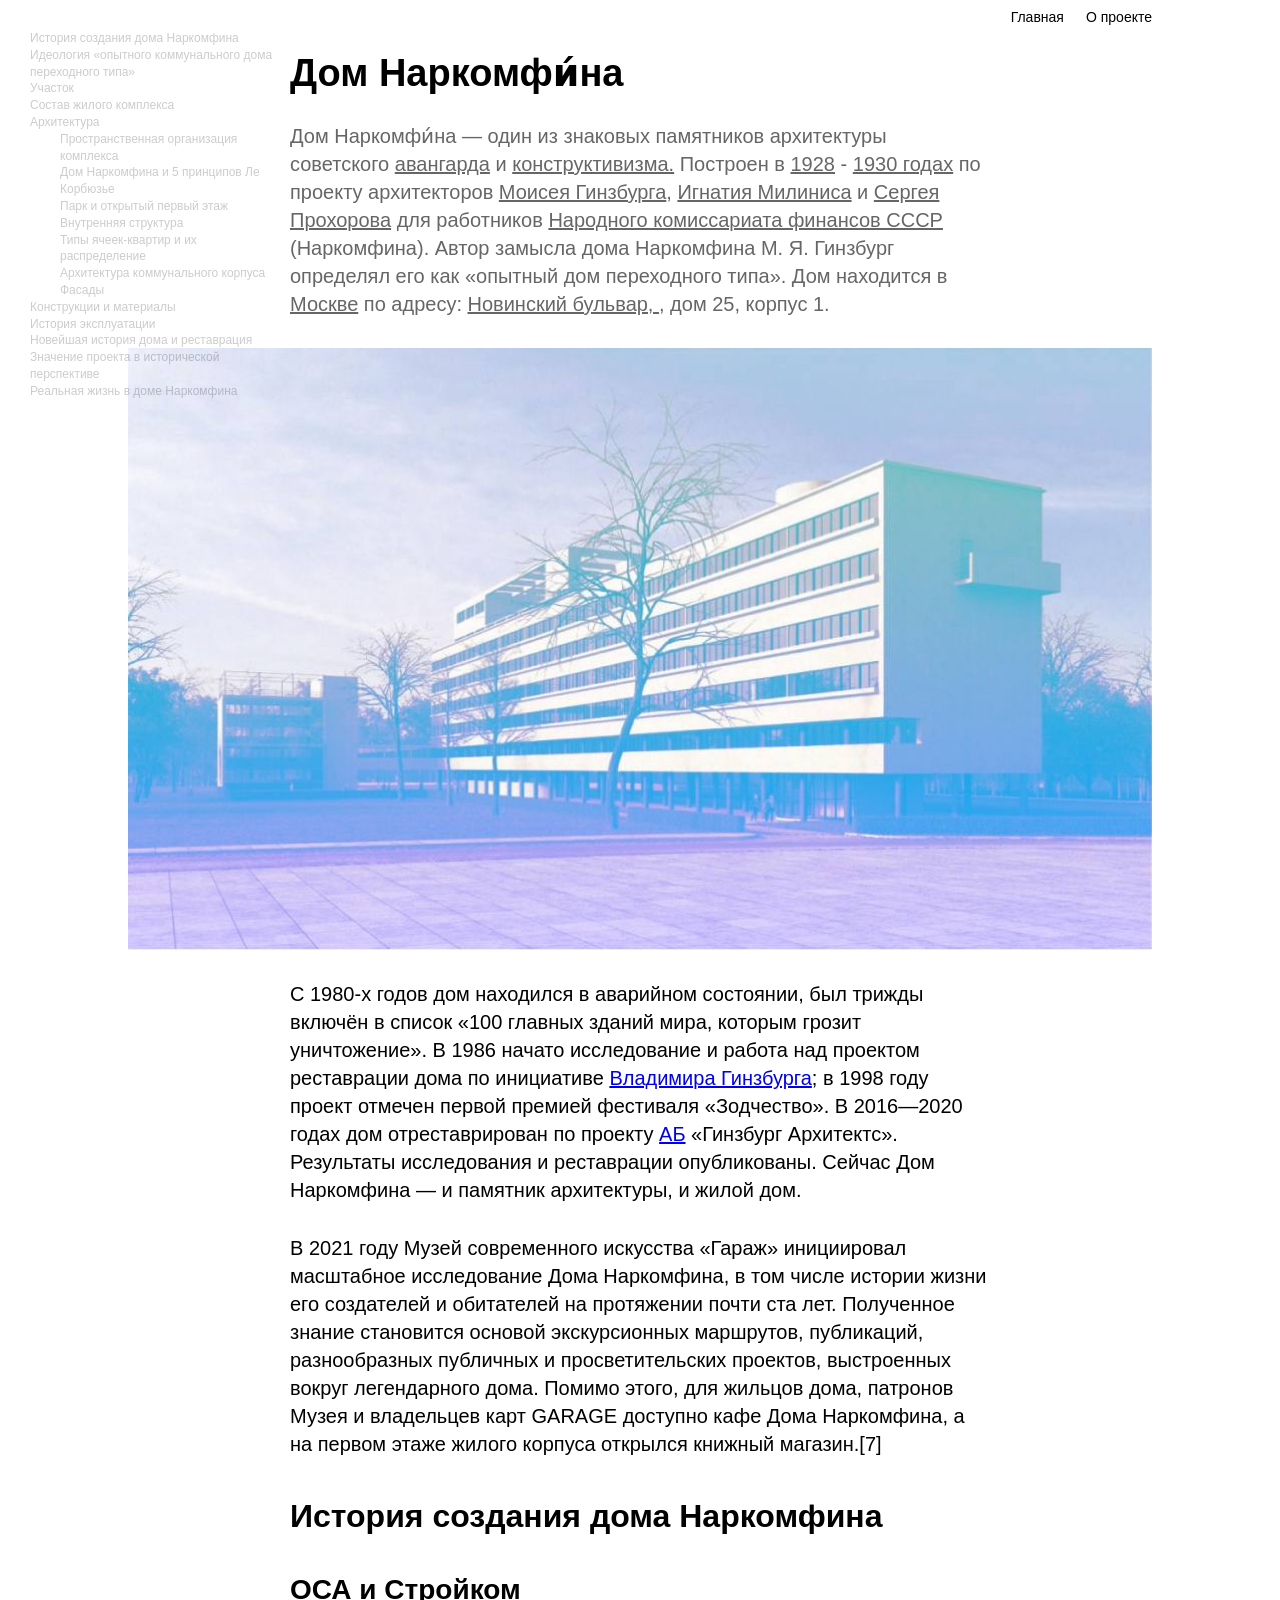
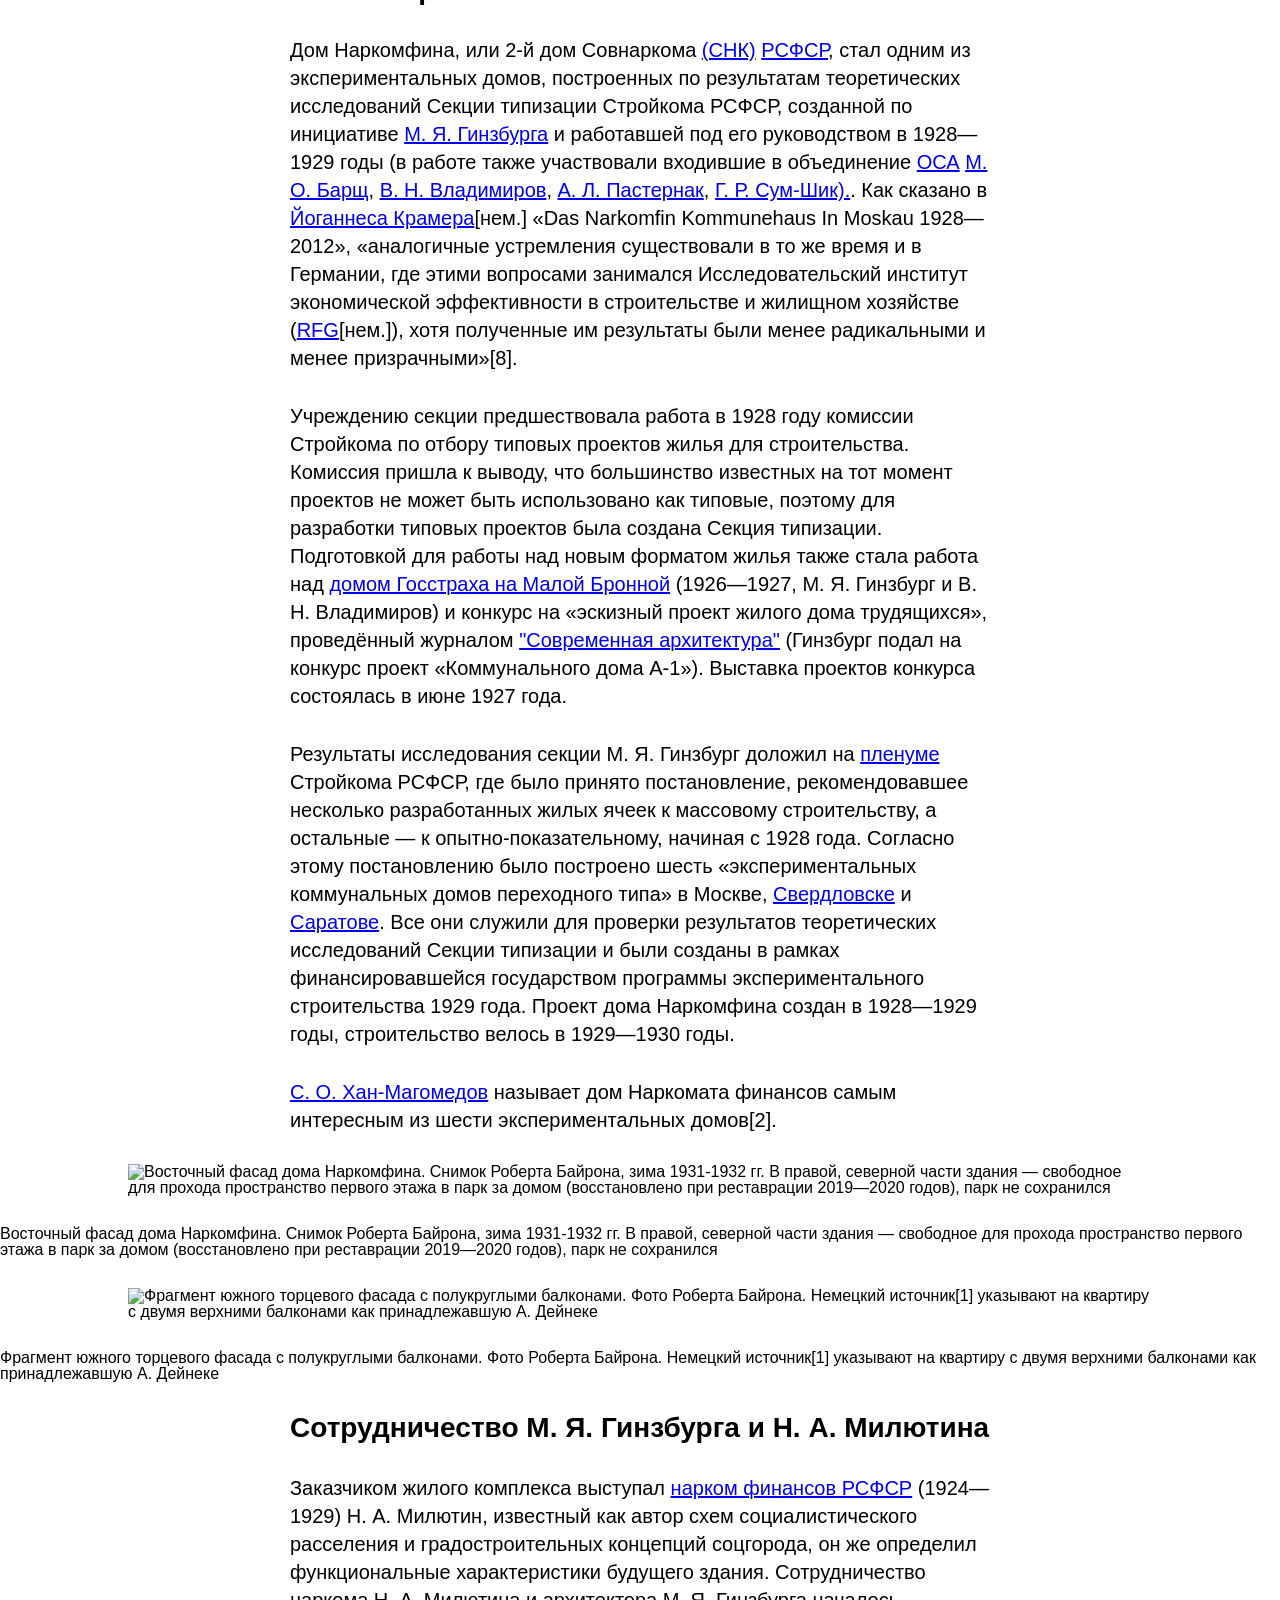
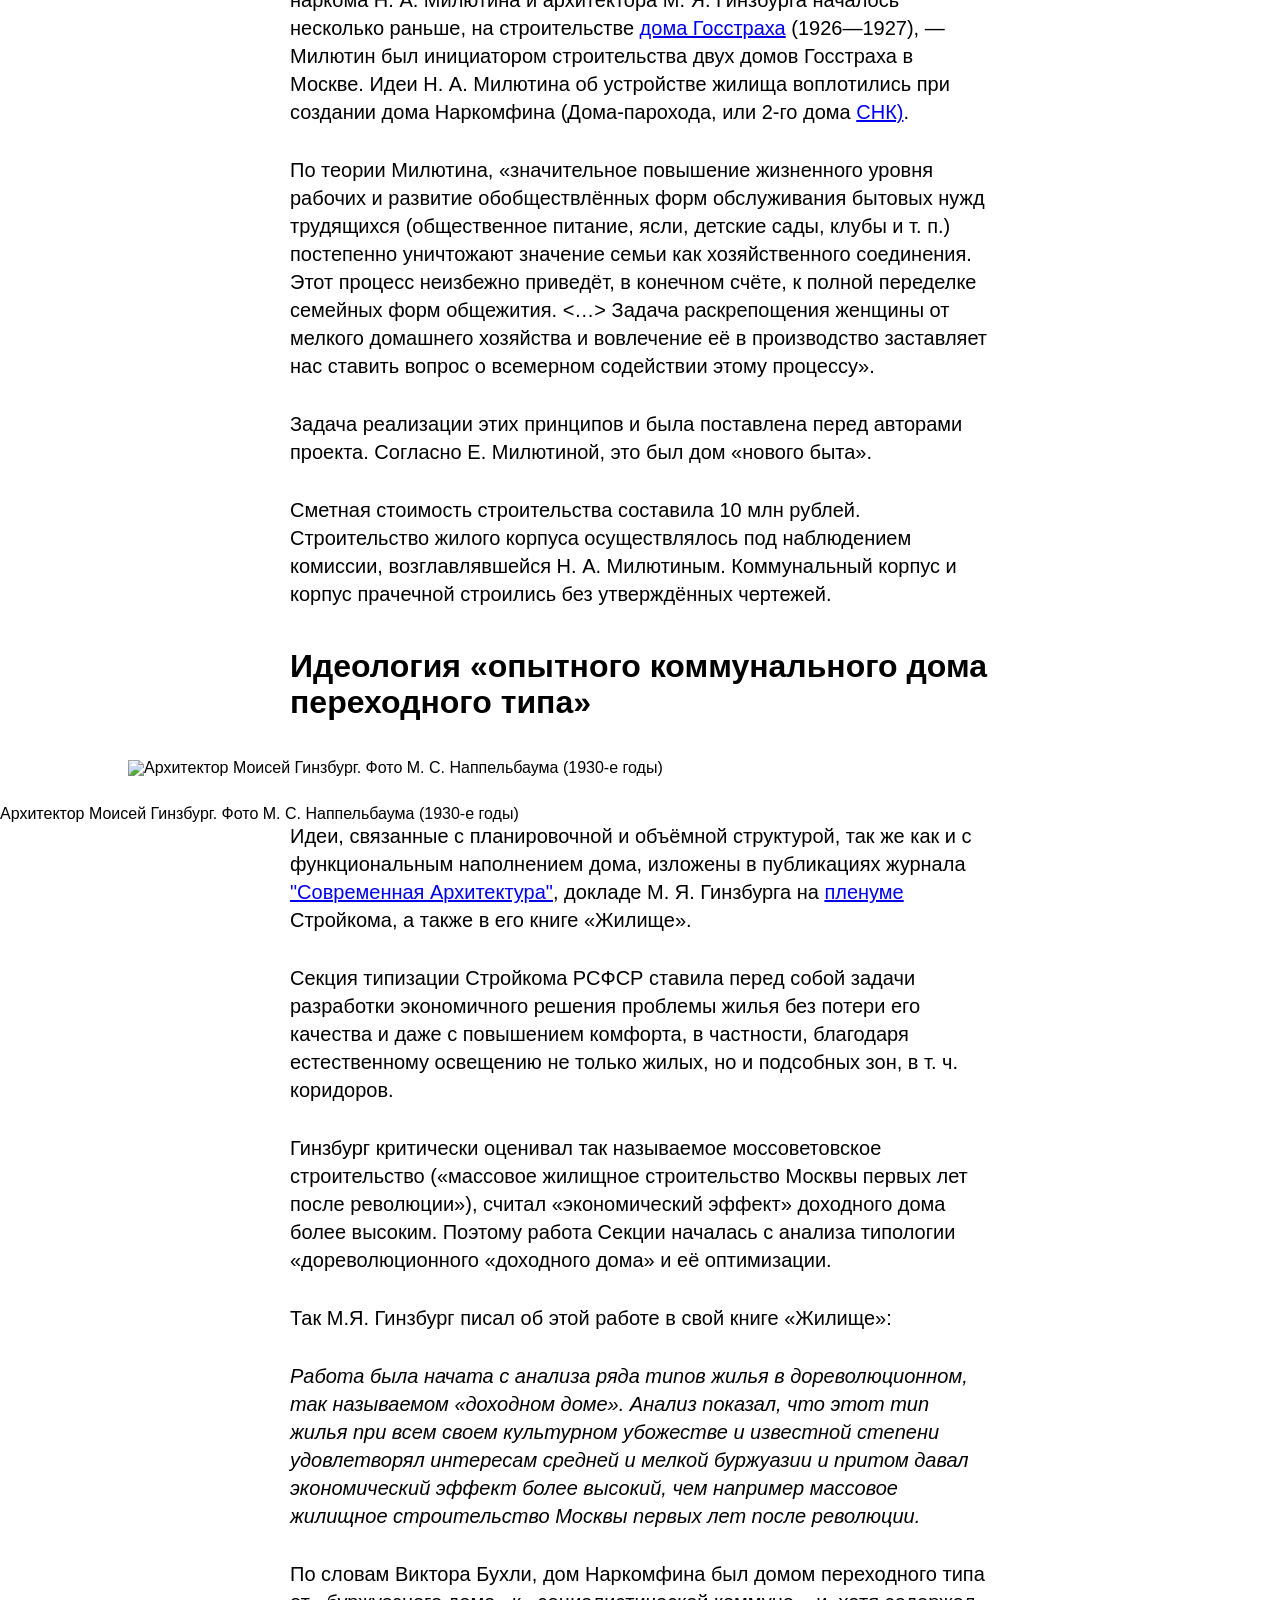
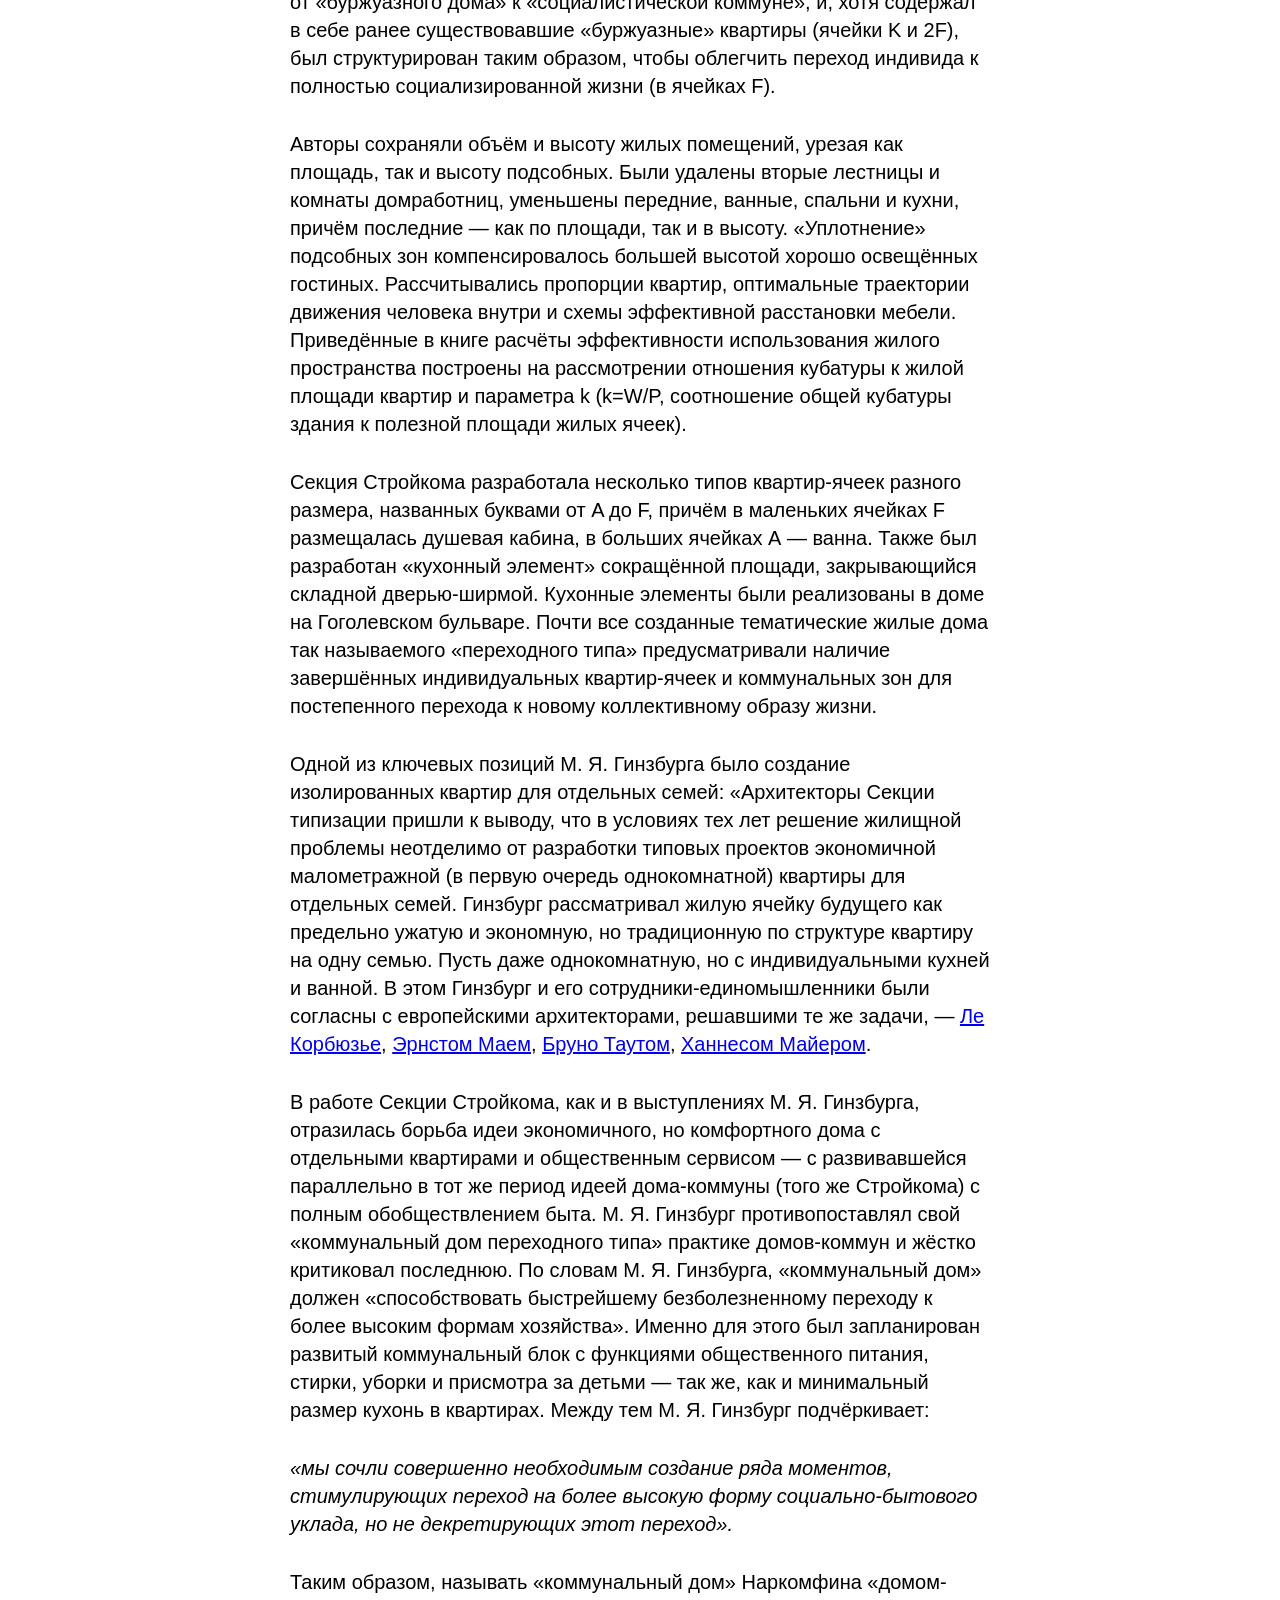
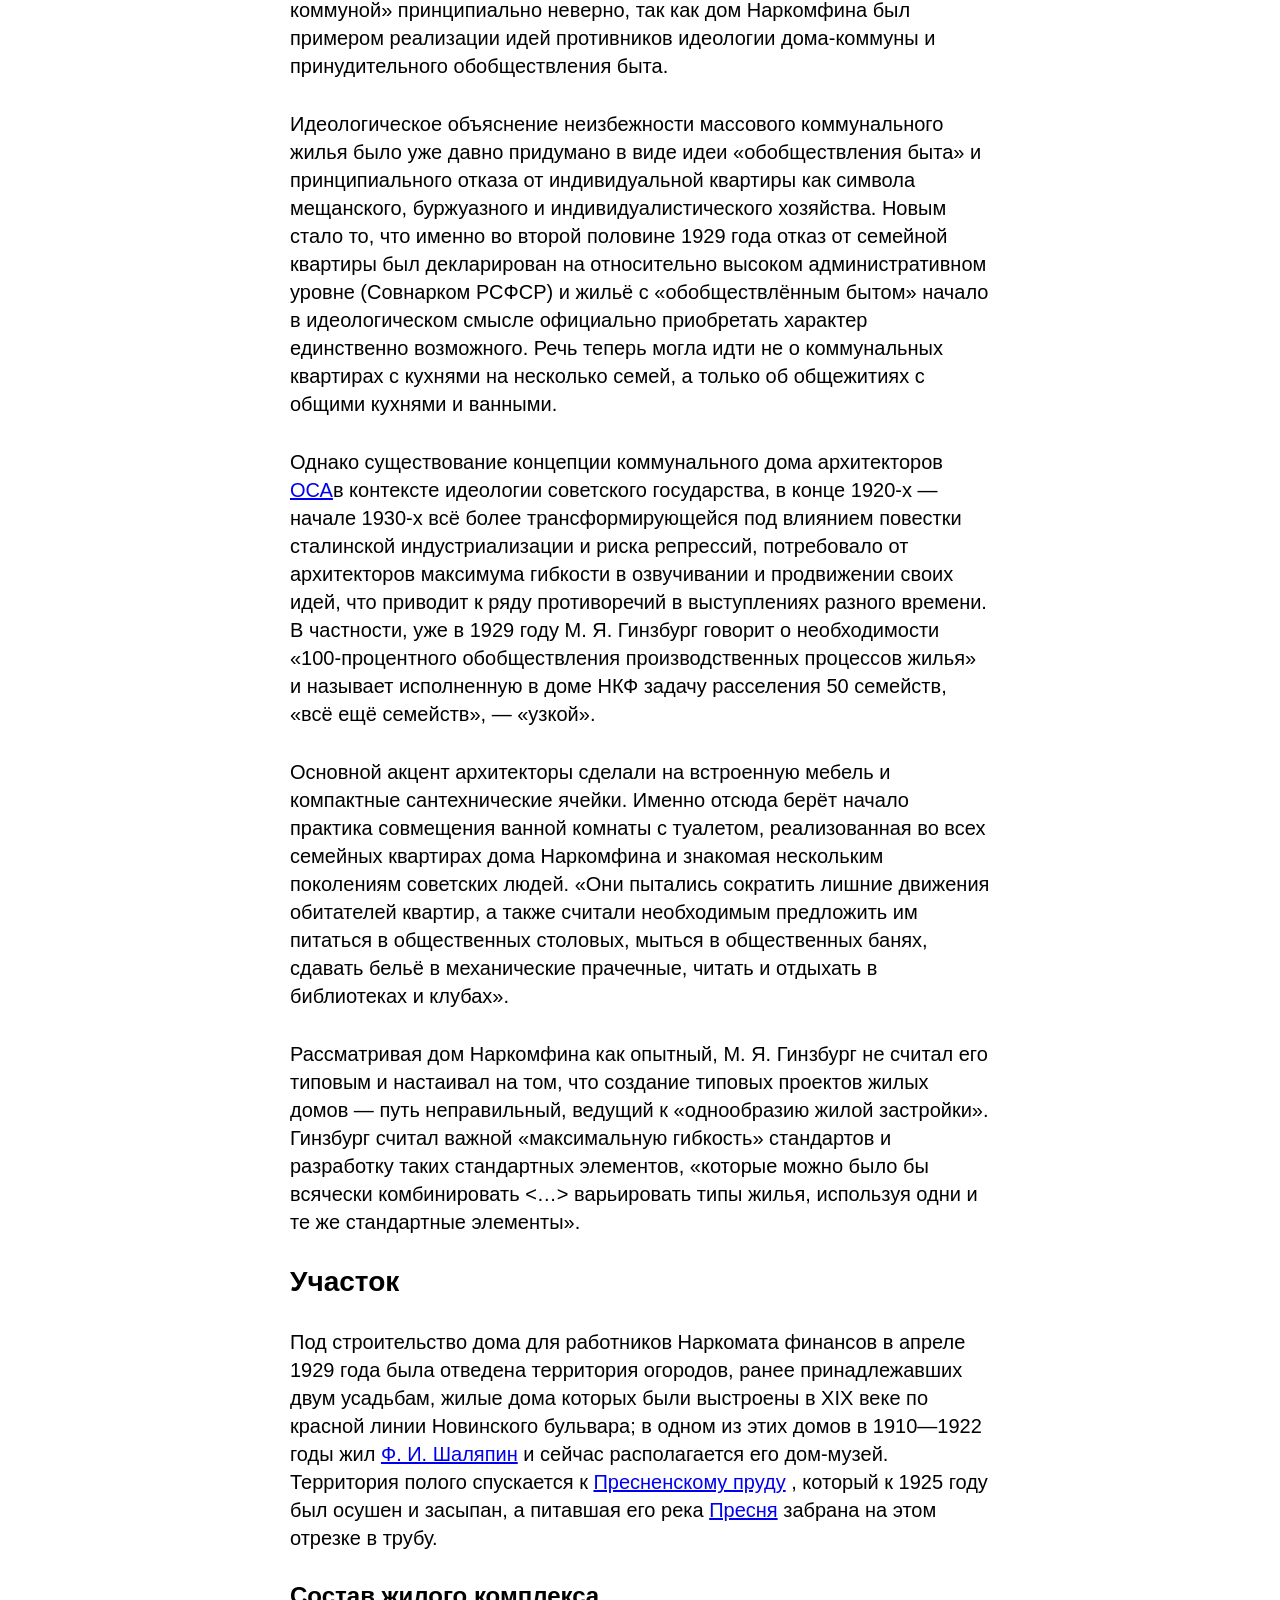
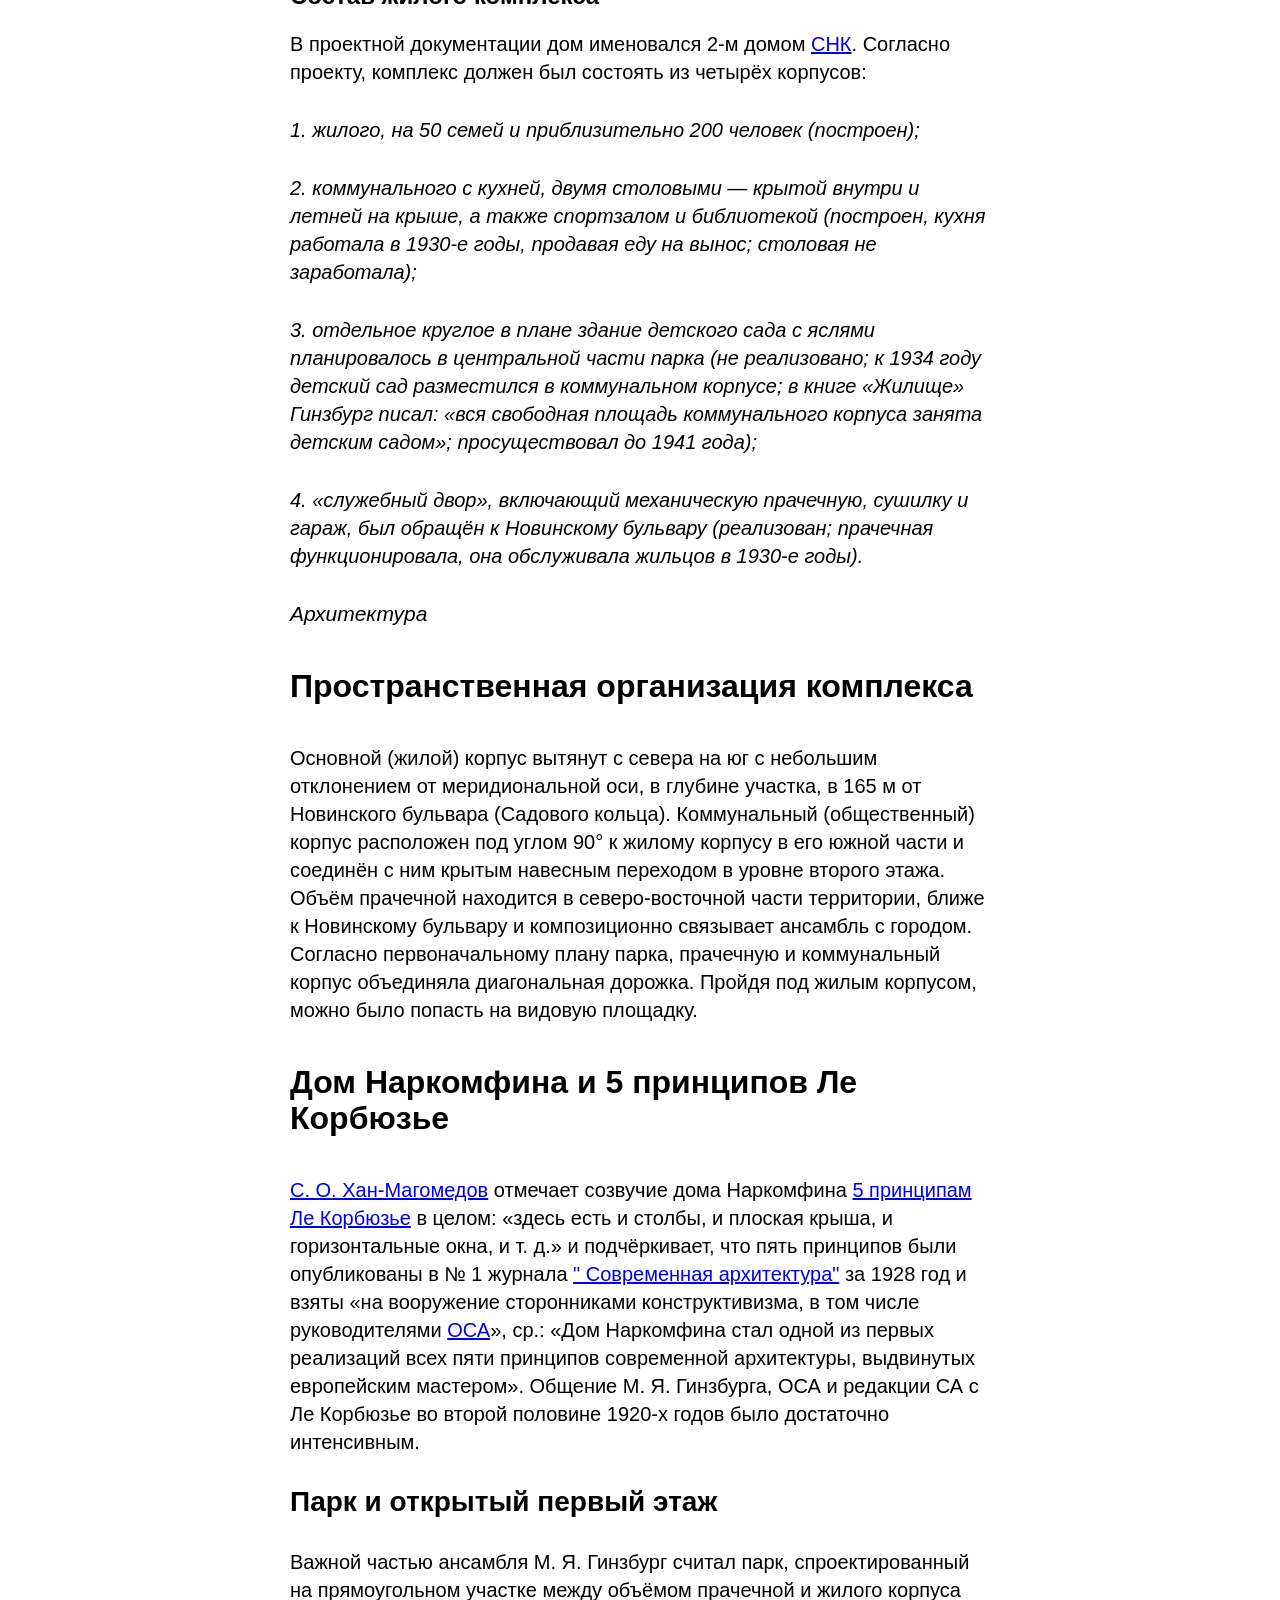
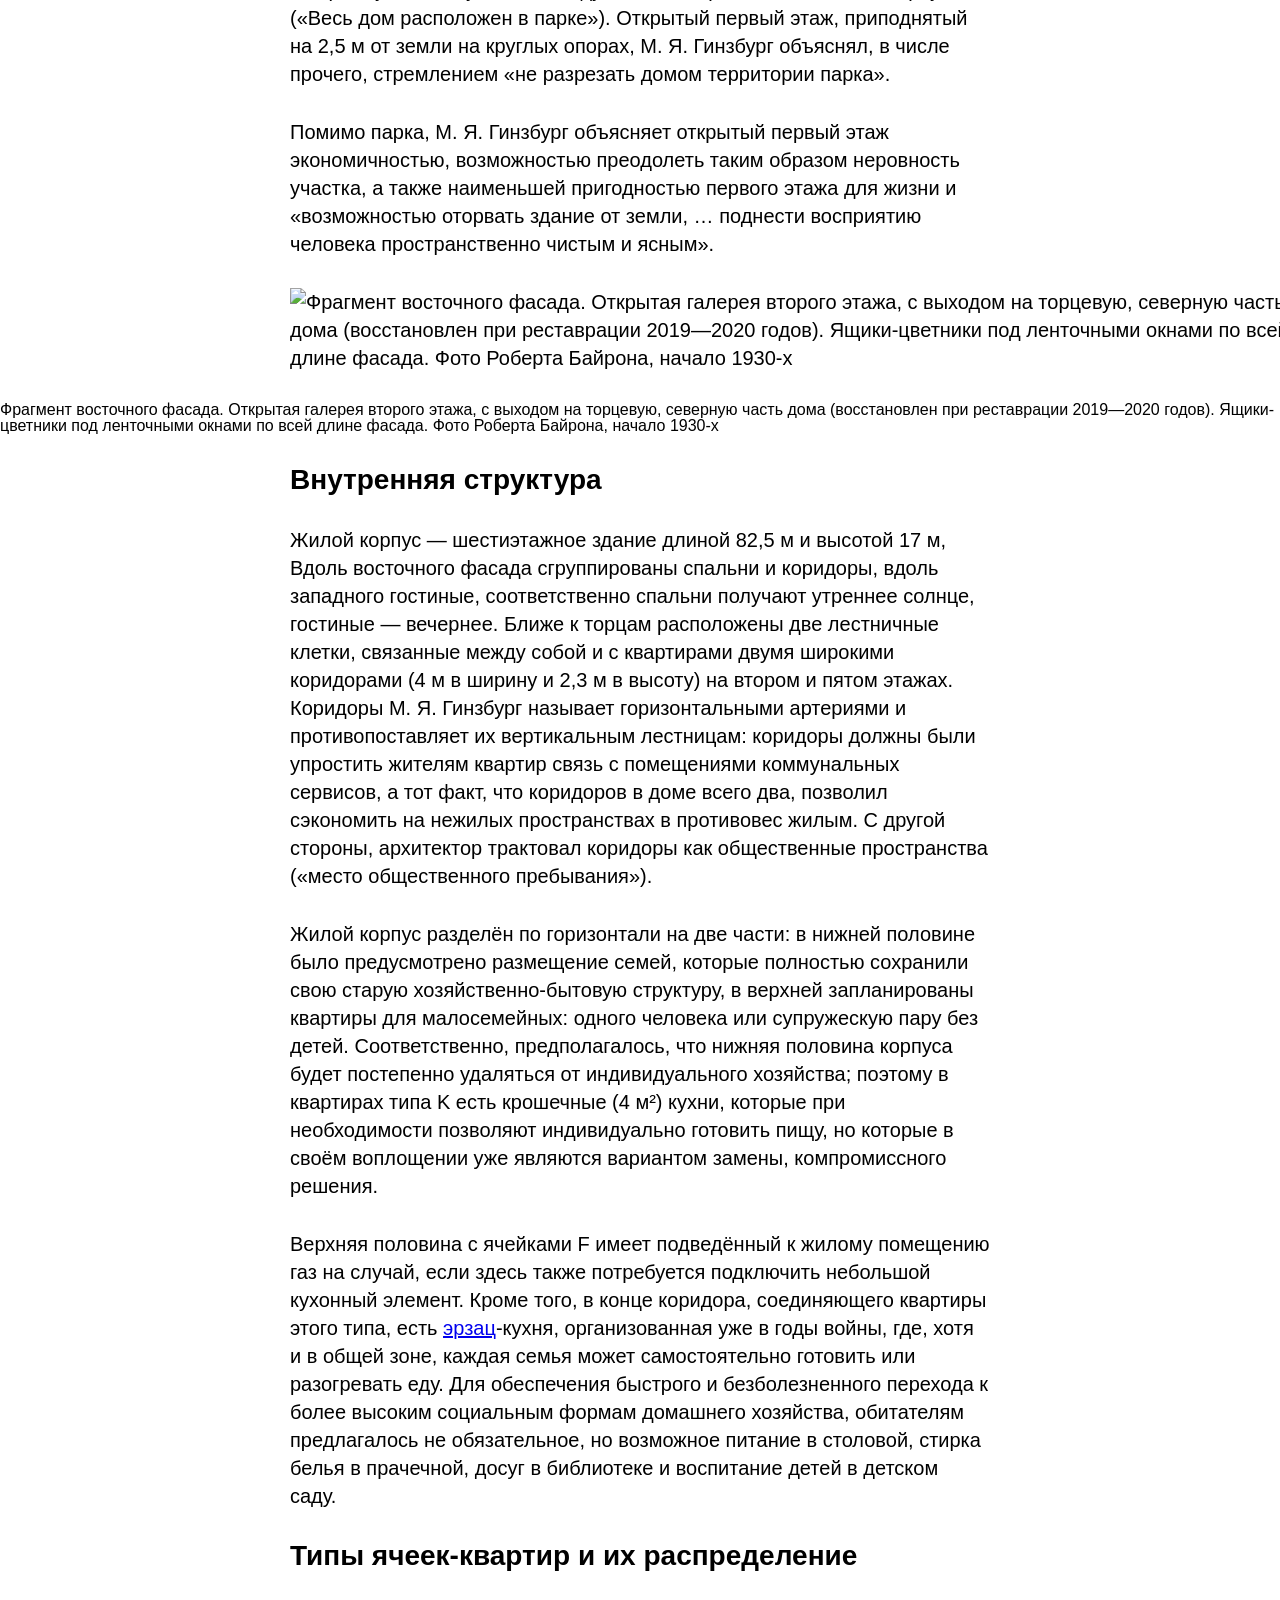
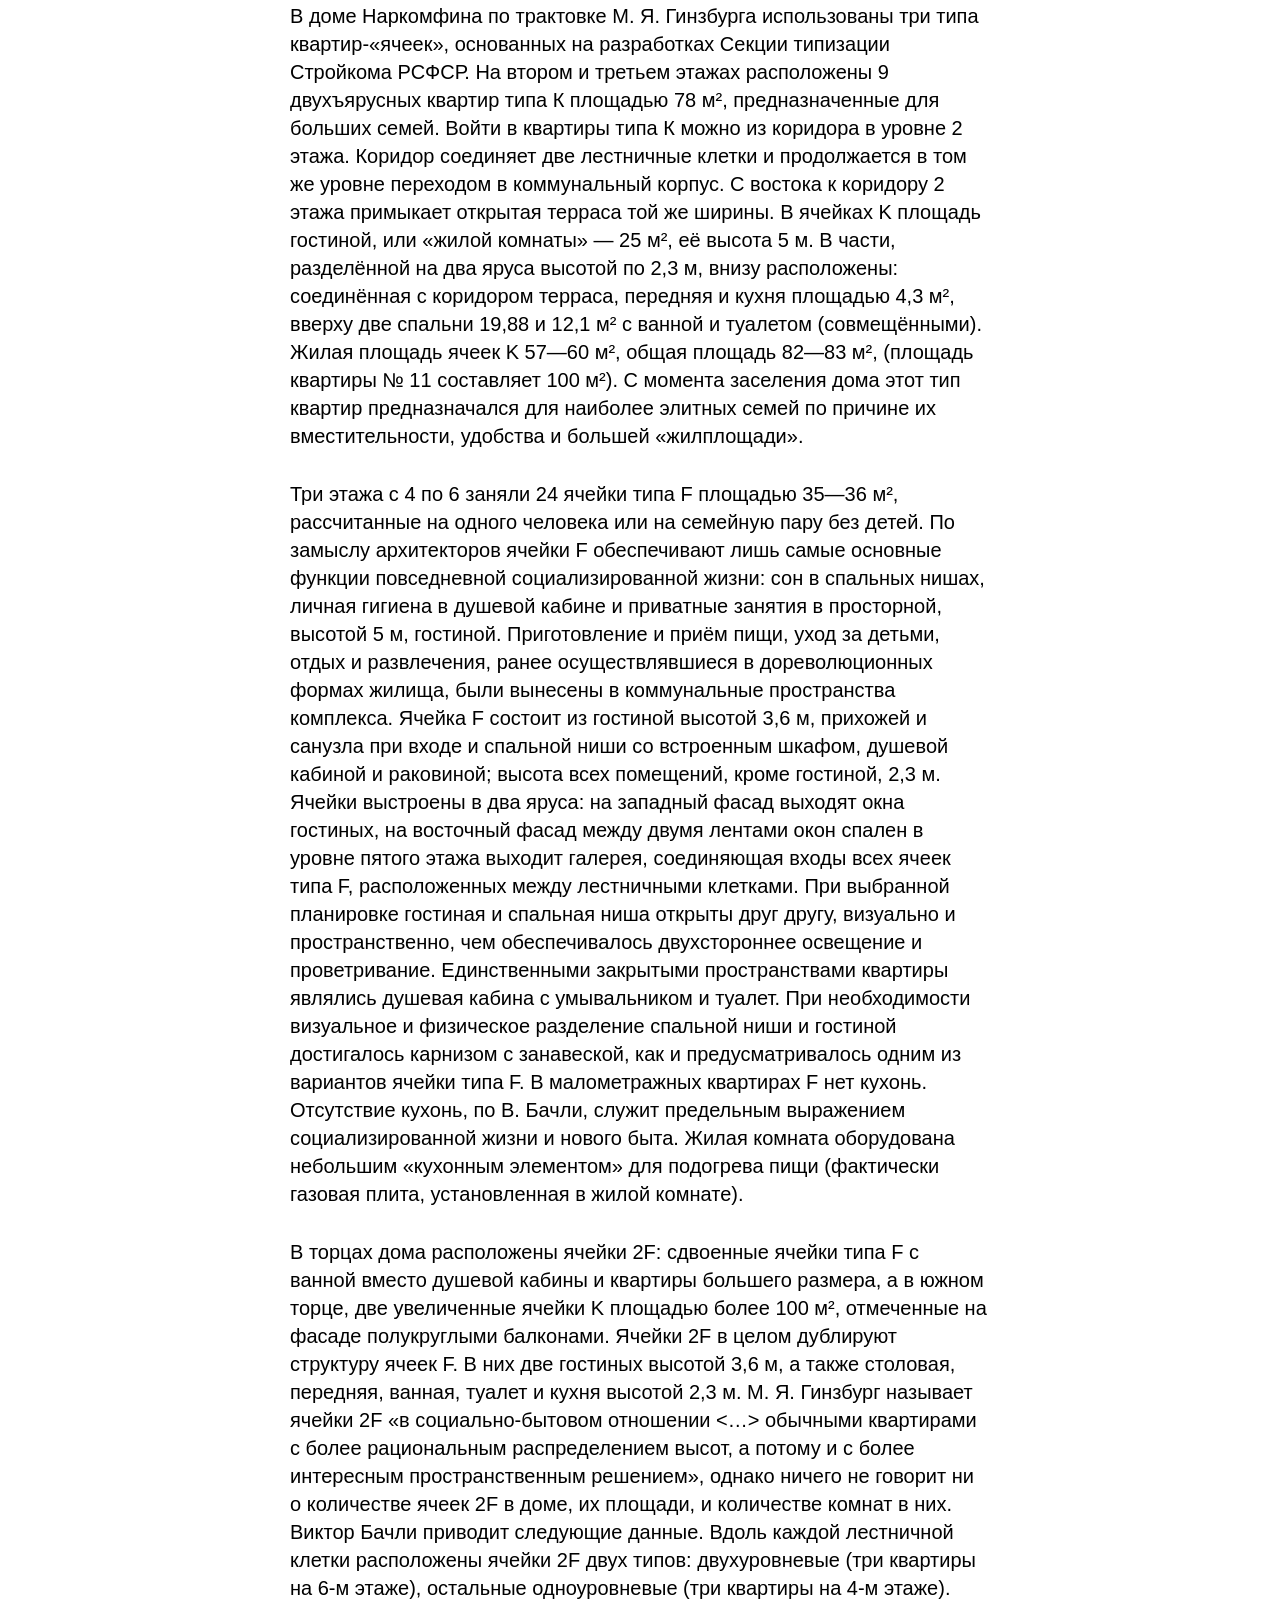
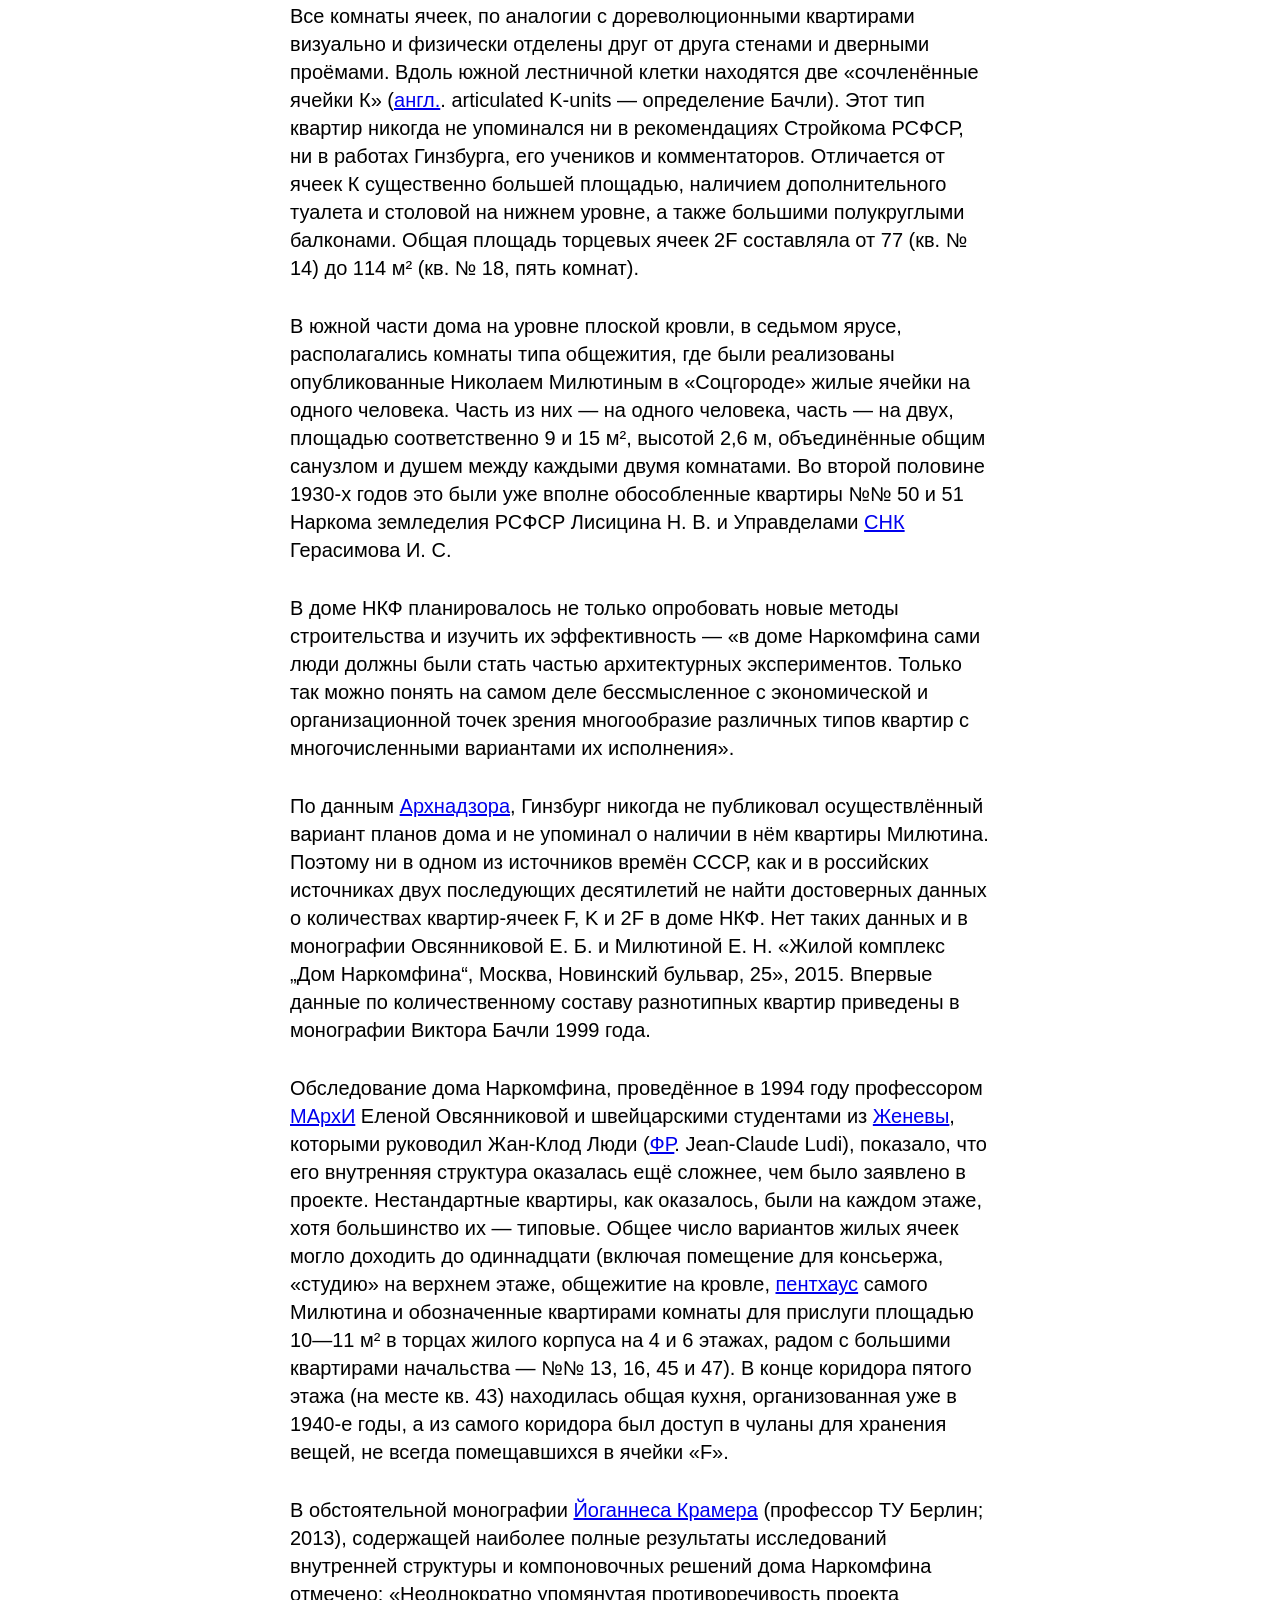
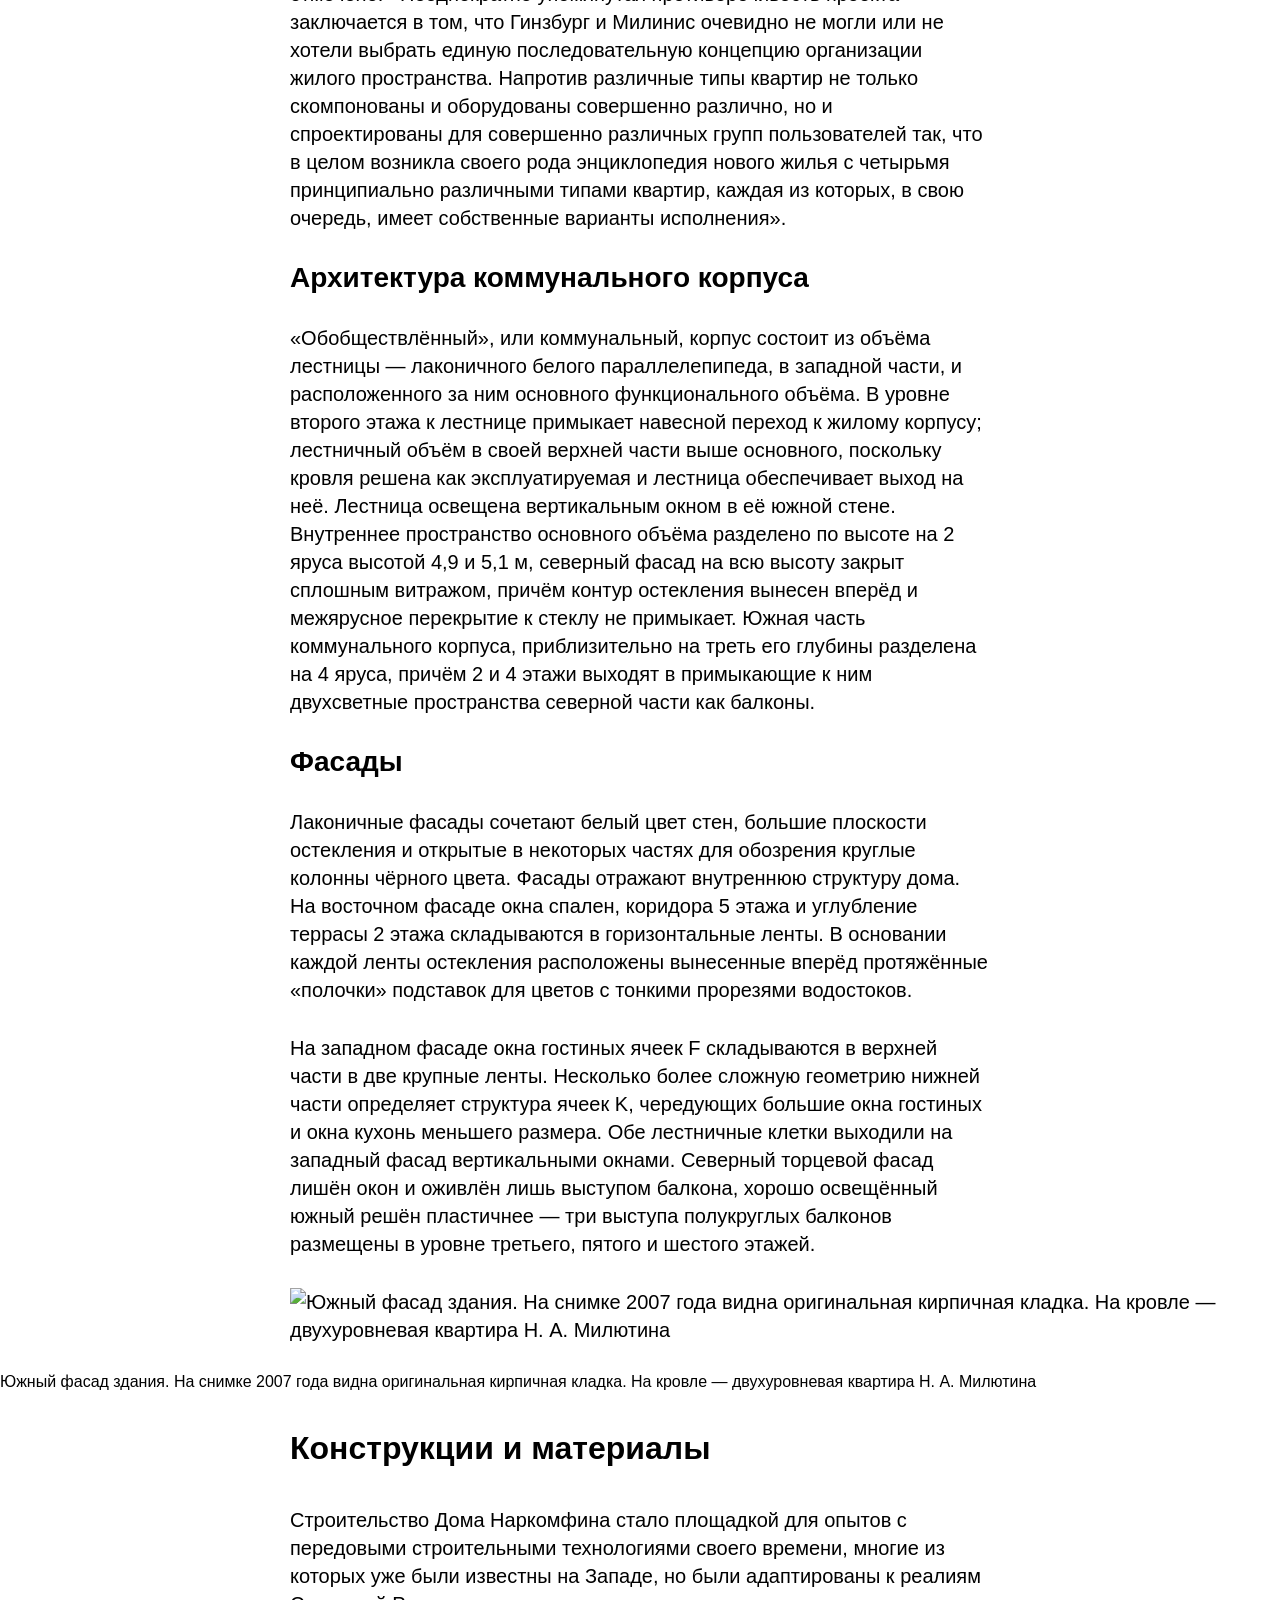
==== index.html @ d3713f92 "стилизация меню и структура первых трех экранов about" ====
<!doctype html>
<html lang="ru">
  <head>
    <meta charset="UTF-8" />
    <meta name="viewport" content="width=device-width, initial-scale=1.0" />
    <title>Дом Наркомфина</title>
    <link rel="stylesheet" href="stylesheets/style.css" />
  </head>
  <body>
    <nav class="menubar">
      <a href="index.html">Главная</a>
      <a href="about.html">О проекте</a>
    </nav>
    <nav class="sidebar">
      <ul>
        <li><a href="#1">История создания дома Наркомфина</a></li>
        <ul>
          <li></li>
          <li></li>
        </ul>
        <li>
          <a href="#2"
            >Идеология «опытного коммунального дома переходного типа»</a
          >
        </li>
        <li><a href="#3">Участок</a></li>
        <li><a href="#4">Состав жилого комплекса</a></li>
        <li><a href="#5">Архитектура</a></li>
        <ul>
          <li><a href="#5_1">Пространственная организация комплекса</a></li>
          <li><a href="#5_2">Дом Наркомфина и 5 принципов Ле Корбюзье</a></li>
          <li><a href="#5_3">Парк и открытый первый этаж</a></li>
          <li><a href="#5_4">Внутренняя структура</a></li>
          <li><a href="#5_5">Типы ячеек-квартир и их распределение</a></li>
          <li><a href="#5_6">Архитектура коммунального корпуса</a></li>
          <li><a href="#5_7">Фасады</a></li>
          <li></li>
        </ul>
        <li><a href="#6_1">Конструкции и материалы</a></li>

        <li><a href="#7">История эксплуатации</a></li>
        <li><a href="#8">Новейшая история дома и реставрация</a></li>
        <li><a href="#9">Значение проекта в исторической перспективе</a></li>
        <li><a href="#10">Реальная жизнь в доме Наркомфина</a></li>
      </ul>
    </nav>
    <p></p>
    <h1><b>Дом Наркомфи́на</b></h1>

    <p>
      Дом Наркомфи́на — один из знаковых памятников архитектуры советского
      <a href="https://ru.wikipedia.org/wiki/Авангард_(искусство)">авангарда</a>
      и
      <a href="https://ru.wikipedia.org/wiki/Конструктивизм_(искусство)"
        >конструктивизма.</a
      >
      Построен в <a href="https://ru.wikipedia.org/wiki/1928_год">1928</a> -
      <a href="https://ru.wikipedia.org/wiki/1930_год">1930 годах</a> по проекту
      архитекторов
      <a href="https://ru.wikipedia.org/wiki/Гинзбург,_Моисей_Яковлевич"
        >Моисея Гинзбурга</a
      >,
      <a href="https://ru.wikipedia.org/wiki/Милинис,_Игнатий_Францевич"
        >Игнатия Милиниса</a
      >
      и
      <a href="https://ru.wikipedia.org/wiki/Прохоров,_Сергей_Львович"
        >Сергея Прохорова</a
      >
      для работников
      <a href="https://ru.wikipedia.org/wiki/Народный_комиссариат_финансов_СССР"
        >Народного комиссариата финансов СССР</a
      >
      (Наркомфина). Автор замысла дома Наркомфина М. Я. Гинзбург определял его
      как «опытный дом переходного типа». Дом находится в
      <a href="https://ru.wikipedia.org/wiki/Москва">Москве</a> по адресу:
      <a href="https://ru.wikipedia.org/wiki/Новинский_бульвар">
        Новинский бульвар, </a
      >, дом 25, корпус 1.
    </p>
    <img src="images/2026-09-14 13.07.47.jpg" alt="" />
    <p>
      С 1980-х годов дом находился в аварийном состоянии, был трижды включён в
      список «100 главных зданий мира, которым грозит уничтожение». В 1986
      начато исследование и работа над проектом реставрации дома по инициативе
      <a href="https://ru.wikipedia.org/wiki/Гинзбург,_Владимир_Моисеевич"
        >Владимира Гинзбурга</a
      >; в 1998 году проект отмечен первой премией фестиваля «Зодчество». В
      2016—2020 годах дом отреставрирован по проекту
      <a href="https://ru.wikipedia.org/wiki/Архитектурное_бюро">АБ</a>
      «Гинзбург Архитектс». Результаты исследования и реставрации опубликованы.
      Сейчас Дом Наркомфина — и памятник архитектуры, и жилой дом.
    </p>
    <p>
      В 2021 году Музей современного искусства «Гараж» инициировал масштабное
      исследование Дома Наркомфина, в том числе истории жизни его создателей и
      обитателей на протяжении почти ста лет. Полученное знание становится
      основой экскурсионных маршрутов, публикаций, разнообразных публичных и
      просветительских проектов, выстроенных вокруг легендарного дома. Помимо
      этого, для жильцов дома, патронов Музея и владельцев карт GARAGE доступно
      кафе Дома Наркомфина, а на первом этаже жилого корпуса открылся книжный
      магазин.[7]
    </p>
    <h2 id="1">История создания дома Наркомфина</h2>
    <h3>ОСА и Стройком</h3>
    <p>
      Дом Наркомфина, или 2-й дом Совнаркома
      <a href="https://ru.wikipedia.org/wiki/Совет_народных_комиссаров"
        >(СНК)</a
      >
      <a
        href="https://ru.wikipedia.org/wiki/Российская_Советская_Федеративная_Социалистическая_Республика"
        >РСФСР</a
      >, стал одним из экспериментальных домов, построенных по результатам
      теоретических исследований Секции типизации Стройкома РСФСР, созданной по
      инициативе
      <a href="https://ru.wikipedia.org/wiki/Гинзбург,_Моисей_Яковлевич"
        >М. Я. Гинзбурга</a
      >
      и работавшей под его руководством в 1928—1929 годы (в работе также
      участвовали входившие в объединение
      <a href="https://ru.wikipedia.org/wiki/Общество_современных_архитекторов"
        >ОСА</a
      >
      <a href="https://ru.wikipedia.org/wiki/Барщ,_Михаил_Осипович">
        М. О. Барщ</a
      >,
      <a href="https://ru.wikipedia.org/wiki/Владимиров,_Вячеслав_Николаевич"
        >В. Н. Владимиров</a
      >,
      <a href="https://ru.wikipedia.org/wiki/Пастернак,_Александр_Леонидович"
        >А. Л. Пастернак</a
      >,
      <a
        href="https://ru.wikipedia.org/wiki/Сум-Шик,_Григорий_Романович?action=edit&redlink=1"
        >Г. Р. Сум-Шик).</a
      >. Как сказано в
      <a
        href="https://ru.wikipedia.org/wiki/Крамер,_Йоганнес?action=edit&redlink=1"
        >Йоганнеса Крамера</a
      >[нем.] «Das Narkomfin Kommunehaus In Moskau 1928—2012», «аналогичные
      устремления существовали в то же время и в Германии, где этими вопросами
      занимался Исследовательский институт экономической эффективности в
      строительстве и жилищном хозяйстве (<a
        href="https://ru.wikipedia.org/wiki/Рейхсское_исследовательское_общество_экономической_эффективности_в_строительстве_и_ЖКХ?action=edit&redlink=1"
        >RFG</a
      >[нем.]), хотя полученные им результаты были менее радикальными и менее
      призрачными»[8].
    </p>
    <p>
      Учреждению секции предшествовала работа в 1928 году комиссии Стройкома по
      отбору типовых проектов жилья для строительства. Комиссия пришла к выводу,
      что большинство известных на тот момент проектов не может быть
      использовано как типовые, поэтому для разработки типовых проектов была
      создана Секция типизации. Подготовкой для работы над новым форматом жилья
      также стала работа над
      <a
        href="https://ru.wikipedia.org/wiki/Жилой_дом_Госстраха_на_Малой_Бронной"
        >домом Госстраха на Малой Бронной</a
      >
      (1926—1927, М. Я. Гинзбург и В. Н. Владимиров) и конкурс на «эскизный
      проект жилого дома трудящихся», проведённый журналом
      <a href="https://ru.wikipedia.org/wiki/Современная_архитектура_(журнал)"
        >"Современная архитектура"</a
      >
      (Гинзбург подал на конкурс проект «Коммунального дома А-1»). Выставка
      проектов конкурса состоялась в июне 1927 года.
    </p>
    <p>
      Результаты исследования секции М. Я. Гинзбург доложил на
      <a href="https://ru.wikipedia.org/wiki/Пленарное_заседание">пленуме</a>
      Стройкома РСФСР, где было принято постановление, рекомендовавшее несколько
      разработанных жилых ячеек к массовому строительству, а остальные — к
      опытно-показательному, начиная с 1928 года. Согласно этому постановлению
      было построено шесть «экспериментальных коммунальных домов переходного
      типа» в Москве,
      <a href="https://ru.wikipedia.org/wiki/Екатеринбург">Свердловске</a> и
      <a href="https://ru.wikipedia.org/wiki/Саратов">Саратове</a>. Все они
      служили для проверки результатов теоретических исследований Секции
      типизации и были созданы в рамках финансировавшейся государством программы
      экспериментального строительства 1929 года. Проект дома Наркомфина создан
      в 1928—1929 годы, строительство велось в 1929—1930 годы.
    </p>
    <p>
      <a href="https://ru.wikipedia.org/wiki/Хан-Магомедов,_Селим_Омарович">
        С. О. Хан-Магомедов</a
      >
      называет дом Наркомата финансов самым интересным из шести
      экспериментальных домов[2].
    </p>
    <img
      src="https://thumb.wikimedia.org/wikipedia/commons/thumb/7/77/Narkmomfinfoto2.jpg/330px-Narkmomfinfoto2.jpg?utm_source=ru.wikipedia.org&utm_campaign=parser&utm_content=thumbnail"
      alt="Восточный фасад дома Наркомфина. Снимок Роберта Байрона, зима 1931-1932 гг. В правой, северной части здания — свободное для прохода пространство первого этажа в парк за домом (восстановлено при реставрации 2019—2020 годов), парк не сохранился"
    />
    <figcaption>
      Восточный фасад дома Наркомфина. Снимок Роберта Байрона, зима 1931-1932
      гг. В правой, северной части здания — свободное для прохода пространство
      первого этажа в парк за домом (восстановлено при реставрации 2019—2020
      годов), парк не сохранился
    </figcaption>
    <img
      src="https://thumb.wikimedia.org/wikipedia/commons/thumb/0/07/Narkonfin-apartments-moscow-russia-architects-ginsburg-m-milinis-i-1928-1929-photograph-photographer-robert-byron3.png/330px-Narkonfin-apartments-moscow-russia-architects-ginsburg-m-milinis-i-1928-1929-photograph-photographer-robert-byron3.png?utm_source=ru.wikipedia.org&utm_campaign=parser&utm_content=thumbnail"
      alt="Фрагмент южного торцевого фасада с полукруглыми балконами. Фото Роберта Байрона. Немецкий источник[1] указывают на квартиру с двумя верхними балконами как принадлежавшую А. Дейнеке"
    />
    <figcaption>
      Фрагмент южного торцевого фасада с полукруглыми балконами. Фото Роберта
      Байрона. Немецкий источник[1] указывают на квартиру с двумя верхними
      балконами как принадлежавшую А. Дейнеке
    </figcaption>
    <h3>Сотрудничество М. Я. Гинзбурга и Н. А. Милютина</h3>
    <p>
      Заказчиком жилого комплекса выступал
      <a
        href="https://ru.wikipedia.org/wiki/Народный_комиссариат_финансов_РСФСР"
        >нарком финансов РСФСР</a
      >
      (1924—1929) Н. А. Милютин, известный как автор схем социалистического
      расселения и градостроительных концепций соцгорода, он же определил
      функциональные характеристики будущего здания. Сотрудничество наркома Н.
      А. Милютина и архитектора М. Я. Гинзбурга началось несколько раньше, на
      строительстве
      <a
        href="https://ru.wikipedia.org/wiki/Жилой_дом_Госстраха_на_Малой_Бронной"
      >
        дома Госстраха</a
      >
      (1926—1927), — Милютин был инициатором строительства двух домов Госстраха
      в Москве. Идеи Н. А. Милютина об устройстве жилища воплотились при
      создании дома Наркомфина (Дома-парохода, или 2-го дома
      <a href="https://ru.wikipedia.org/wiki/Совет_народных_комиссаров">СНК)</a
      >.
    </p>
    <p>
      По теории Милютина, «значительное повышение жизненного уровня рабочих и
      развитие обобществлённых форм обслуживания бытовых нужд трудящихся
      (общественное питание, ясли, детские сады, клубы и т. п.) постепенно
      уничтожают значение семьи как хозяйственного соединения. Этот процесс
      неизбежно приведёт, в конечном счёте, к полной переделке семейных форм
      общежития. <…> Задача раскрепощения женщины от мелкого домашнего хозяйства
      и вовлечение её в производство заставляет нас ставить вопрос о всемерном
      содействии этому процессу».
    </p>
    <p>
      Задача реализации этих принципов и была поставлена перед авторами проекта.
      Согласно Е. Милютиной, это был дом «нового быта».
    </p>
    <p>
      Сметная стоимость строительства составила 10 млн рублей. Строительство
      жилого корпуса осуществлялось под наблюдением комиссии, возглавлявшейся Н.
      А. Милютиным. Коммунальный корпус и корпус прачечной строились без
      утверждённых чертежей.
    </p>
    <h2 id="2">Идеология «опытного коммунального дома переходного типа»</h2>
    <img
      src="https://upload.wikimedia.org/wikipedia/commons/7/70/Moisei_Ginzburg.jpg?utm_source=ru.wikipedia.org&utm_campaign=parser&utm_content=thumbnail_unscaled"
      alt="Архитектор Моисей Гинзбург. Фото М. С. Наппельбаума (1930-е годы)"
    />
    <figcaption>
      Архитектор Моисей Гинзбург. Фото М. С. Наппельбаума (1930-е годы)
    </figcaption>
    <p>
      Идеи, связанные с планировочной и объёмной структурой, так же как и с
      функциональным наполнением дома, изложены в публикациях журнала
      <a href="https://ru.wikipedia.org/wiki/Современная_архитектура_(журнал)"
        >"Современная Архитектура"</a
      >, докладе М. Я. Гинзбурга на
      <a href="https://ru.wikipedia.org/wiki/Пленарное_заседание">пленуме</a>
      Стройкома, а также в его книге «Жилище».
    </p>
    <p>
      Секция типизации Стройкома РСФСР ставила перед собой задачи разработки
      экономичного решения проблемы жилья без потери его качества и даже с
      повышением комфорта, в частности, благодаря естественному освещению не
      только жилых, но и подсобных зон, в т. ч. коридоров.
    </p>
    <p>
      Гинзбург критически оценивал так называемое моссоветовское строительство
      («массовое жилищное строительство Москвы первых лет после революции»),
      считал «экономический эффект» доходного дома более высоким. Поэтому работа
      Секции началась с анализа типологии «дореволюционного «доходного дома» и
      её оптимизации.
    </p>
    <p>Так М.Я. Гинзбург писал об этой работе в свой книге «Жилище»:</p>
    <blockquote>
      Работа была начата с анализа ряда типов жилья в дореволюционном, так
      называемом «доходном доме». Анализ показал, что этот тип жилья при всем
      своем культурном убожестве и известной степени удовлетворял интересам
      средней и мелкой буржуазии и притом давал экономический эффект более
      высокий, чем например массовое жилищное строительство Москвы первых лет
      после революции.
    </blockquote>
    <p>
      По словам Виктора Бухли, дом Наркомфина был домом переходного типа от
      «буржуазного дома» к «социалистической коммуне», и, хотя содержал в себе
      ранее существовавшие «буржуазные» квартиры (ячейки K и 2F), был
      структурирован таким образом, чтобы облегчить переход индивида к полностью
      социализированной жизни (в ячейках F).
    </p>
    <p>
      Авторы сохраняли объём и высоту жилых помещений, урезая как площадь, так и
      высоту подсобных. Были удалены вторые лестницы и комнаты домработниц,
      уменьшены передние, ванные, спальни и кухни, причём последние — как по
      площади, так и в высоту. «Уплотнение» подсобных зон компенсировалось
      большей высотой хорошо освещённых гостиных. Рассчитывались пропорции
      квартир, оптимальные траектории движения человека внутри и схемы
      эффективной расстановки мебели. Приведённые в книге расчёты эффективности
      использования жилого пространства построены на рассмотрении отношения
      кубатуры к жилой площади квартир и параметра k (k=W/P, соотношение общей
      кубатуры здания к полезной площади жилых ячеек).
    </p>
    <p>
      Секция Стройкома разработала несколько типов квартир-ячеек разного
      размера, названных буквами от A до F, причём в маленьких ячейках F
      размещалась душевая кабина, в больших ячейках А — ванна. Также был
      разработан «кухонный элемент» сокращённой площади, закрывающийся складной
      дверью-ширмой. Кухонные элементы были реализованы в доме на Гоголевском
      бульваре. Почти все созданные тематические жилые дома так называемого
      «переходного типа» предусматривали наличие завершённых индивидуальных
      квартир-ячеек и коммунальных зон для постепенного перехода к новому
      коллективному образу жизни.
    </p>
    <p>
      Одной из ключевых позиций М. Я. Гинзбурга было создание изолированных
      квартир для отдельных семей: «Архитекторы Секции типизации пришли к
      выводу, что в условиях тех лет решение жилищной проблемы неотделимо от
      разработки типовых проектов экономичной малометражной (в первую очередь
      однокомнатной) квартиры для отдельных семей. Гинзбург рассматривал жилую
      ячейку будущего как предельно ужатую и экономную, но традиционную по
      структуре квартиру на одну семью. Пусть даже однокомнатную, но с
      индивидуальными кухней и ванной. В этом Гинзбург и его
      сотрудники-единомышленники были согласны с европейскими архитекторами,
      решавшими те же задачи, —
      <a href="https://ru.wikipedia.org/wiki/Ле_Корбюзье">Ле Корбюзье</a>,
      <a href="https://ru.wikipedia.org/wiki/Май,_Эрнст"> Эрнстом Маем</a>,
      <a href="https://ru.wikipedia.org/wiki/Таут,_Бруно"> Бруно Таутом</a>,
      <a href="https://ru.wikipedia.org/wiki/Майер,_Ханнес"> Ханнесом Майером</a
      >.
    </p>
    <p>
      В работе Секции Стройкома, как и в выступлениях М. Я. Гинзбурга,
      отразилась борьба идеи экономичного, но комфортного дома с отдельными
      квартирами и общественным сервисом — с развивавшейся параллельно в тот же
      период идеей дома-коммуны (того же Стройкома) с полным обобществлением
      быта. М. Я. Гинзбург противопоставлял свой «коммунальный дом переходного
      типа» практике домов-коммун и жёстко критиковал последнюю. По словам М. Я.
      Гинзбурга, «коммунальный дом» должен «способствовать быстрейшему
      безболезненному переходу к более высоким формам хозяйства». Именно для
      этого был запланирован развитый коммунальный блок с функциями
      общественного питания, стирки, уборки и присмотра за детьми — так же, как
      и минимальный размер кухонь в квартирах. Между тем М. Я. Гинзбург
      подчёркивает:
    </p>
    <blockquote>
      «мы сочли совершенно необходимым создание ряда моментов, стимулирующих
      переход на более высокую форму социально-бытового уклада, но не
      декретирующих этот переход».
    </blockquote>
    <p>
      Таким образом, называть «коммунальный дом» Наркомфина «домом-коммуной»
      принципиально неверно, так как дом Наркомфина был примером реализации идей
      противников идеологии дома-коммуны и принудительного обобществления быта.
    </p>
    <p>
      Идеологическое объяснение неизбежности массового коммунального жилья было
      уже давно придумано в виде идеи «обобществления быта» и принципиального
      отказа от индивидуальной квартиры как символа мещанского, буржуазного и
      индивидуалистического хозяйства. Новым стало то, что именно во второй
      половине 1929 года отказ от семейной квартиры был декларирован на
      относительно высоком административном уровне (Совнарком РСФСР) и жильё с
      «обобществлённым бытом» начало в идеологическом смысле официально
      приобретать характер единственно возможного. Речь теперь могла идти не о
      коммунальных квартирах с кухнями на несколько семей, а только об
      общежитиях с общими кухнями и ванными.
    </p>
    <p>
      Однако существование концепции коммунального дома архитекторов
      <a href="https://ru.wikipedia.org/wiki/Общество_современных_архитекторов"
        >ОСА</a
      >в контексте идеологии советского государства, в конце 1920-х — начале
      1930-х всё более трансформирующейся под влиянием повестки сталинской
      индустриализации и риска репрессий, потребовало от архитекторов максимума
      гибкости в озвучивании и продвижении своих идей, что приводит к ряду
      противоречий в выступлениях разного времени. В частности, уже в 1929 году
      М. Я. Гинзбург говорит о необходимости «100-процентного обобществления
      производственных процессов жилья» и называет исполненную в доме НКФ задачу
      расселения 50 семейств, «всё ещё семейств», — «узкой».
    </p>
    <p>
      Основной акцент архитекторы сделали на встроенную мебель и компактные
      сантехнические ячейки. Именно отсюда берёт начало практика совмещения
      ванной комнаты с туалетом, реализованная во всех семейных квартирах дома
      Наркомфина и знакомая нескольким поколениям советских людей. «Они пытались
      сократить лишние движения обитателей квартир, а также считали необходимым
      предложить им питаться в общественных столовых, мыться в общественных
      банях, сдавать бельё в механические прачечные, читать и отдыхать в
      библиотеках и клубах».
    </p>
    <p>
      Рассматривая дом Наркомфина как опытный, М. Я. Гинзбург не считал его
      типовым и настаивал на том, что создание типовых проектов жилых домов —
      путь неправильный, ведущий к «однообразию жилой застройки». Гинзбург
      считал важной «максимальную гибкость» стандартов и разработку таких
      стандартных элементов, «которые можно было бы всячески комбинировать <…>
      варьировать типы жилья, используя одни и те же стандартные элементы».
    </p>
    <h3 id="3">Участок</h3>
    <p>
      Под строительство дома для работников Наркомата финансов в апреле 1929
      года была отведена территория огородов, ранее принадлежавших двум
      усадьбам, жилые дома которых были выстроены в XIX веке по красной линии
      Новинского бульвара; в одном из этих домов в 1910—1922 годы жил
      <a href="https://ru.wikipedia.org/wiki/Шаляпин,_Фёдор_Иванович">
        Ф. И. Шаляпин</a
      >
      и сейчас располагается его дом-музей. Территория полого спускается к
      <a href="https://ru.wikipedia.org/wiki/Пресненские_пруды">
        Пресненскому пруду</a
      >
      , который к 1925 году был осушен и засыпан, а питавшая его река
      <a href="https://ru.wikipedia.org/wiki/Пресня_(река)">Пресня</a> забрана
      на этом отрезке в трубу.
    </p>
    <h4 id="4">Состав жилого комплекса</h4>
    <p>
      В проектной документации дом именовался 2-м домом
      <a href="https://ru.wikipedia.org/wiki/Совет_народных_комиссаров">СНК</a>.
      Согласно проекту, комплекс должен был состоять из четырёх корпусов:
    </p>
    <blockquote>
      1. жилого, на 50 семей и приблизительно 200 человек (построен);
    </blockquote>
    <blockquote>
      2. коммунального с кухней, двумя столовыми — крытой внутри и летней на
      крыше, а также спортзалом и библиотекой (построен, кухня работала в 1930-е
      годы, продавая еду на вынос; столовая не заработала);
    </blockquote>
    <blockquote>
      3. отдельное круглое в плане здание детского сада с яслями планировалось в
      центральной части парка (не реализовано; к 1934 году детский сад
      разместился в коммунальном корпусе; в книге «Жилище» Гинзбург писал: «вся
      свободная площадь коммунального корпуса занята детским садом»;
      просуществовал до 1941 года);
    </blockquote>
    <blockquote>
      4. «служебный двор», включающий механическую прачечную, сушилку и гараж,
      был обращён к Новинскому бульвару (реализован; прачечная функционировала,
      она обслуживала жильцов в 1930-е годы).
    </blockquote>
    <h5 id="5">Архитектура</h5>
    <h2 id="5_1">Пространственная организация комплекса</h2>
    <p>
      Основной (жилой) корпус вытянут с севера на юг с небольшим отклонением от
      меридиональной оси, в глубине участка, в 165 м от Новинского бульвара
      (Садового кольца). Коммунальный (общественный) корпус расположен под углом
      90° к жилому корпусу в его южной части и соединён с ним крытым навесным
      переходом в уровне второго этажа. Объём прачечной находится в
      северо-восточной части территории, ближе к Новинскому бульвару и
      композиционно связывает ансамбль с городом. Согласно первоначальному плану
      парка, прачечную и коммунальный корпус объединяла диагональная дорожка.
      Пройдя под жилым корпусом, можно было попасть на видовую площадку.
    </p>
    <h2 id="5_2">Дом Наркомфина и 5 принципов Ле Корбюзье</h2>
    <p>
      <a href="https://ru.wikipedia.org/wiki/Хан-Магомедов,_Селим_Омарович"
        >С. О. Хан-Магомедов</a
      >
      отмечает созвучие дома Наркомфина
      <a
        href="https://ru.wikipedia.org/wiki/Пять_отправных_точек_современной_архитектуры"
        >5 принципам Ле Корбюзье</a
      >
      в целом: «здесь есть и столбы, и плоская крыша, и горизонтальные окна, и
      т. д.» и подчёркивает, что пять принципов были опубликованы в № 1 журнала
      <a href="https://ru.wikipedia.org/wiki/Современная_архитектура_(журнал)"
        >" Современная архитектура"</a
      >
      за 1928 год и взяты «на вооружение сторонниками конструктивизма, в том
      числе руководителями
      <a href="https://ru.wikipedia.org/wiki/Общество_современных_архитекторов"
        >ОСА</a
      >», ср.: «Дом Наркомфина стал одной из первых реализаций всех пяти
      принципов современной архитектуры, выдвинутых европейским мастером».
      Общение М. Я. Гинзбурга, ОСА и редакции СА с Ле Корбюзье во второй
      половине 1920-х годов было достаточно интенсивным.
    </p>
    <h3 id="5_3">Парк и открытый первый этаж</h3>
    <p>
      Важной частью ансамбля М. Я. Гинзбург считал парк, спроектированный на
      прямоугольном участке между объёмом прачечной и жилого корпуса («Весь дом
      расположен в парке»). Открытый первый этаж, приподнятый на 2,5 м от земли
      на круглых опорах, М. Я. Гинзбург объяснял, в числе прочего, стремлением
      «не разрезать домом территории парка».
    </p>
    <p>
      Помимо парка, М. Я. Гинзбург объясняет открытый первый этаж
      экономичностью, возможностью преодолеть таким образом неровность участка,
      а также наименьшей пригодностью первого этажа для жизни и «возможностью
      оторвать здание от земли, … поднести восприятию человека пространственно
      чистым и ясным».
      <img
        src="https://thumb.wikimedia.org/wikipedia/commons/thumb/d/d6/Robert_Byron_1930s_Narkomfin_building_%28Architect_M._Ginzburg%29.png/960px-Robert_Byron_1930s_Narkomfin_building_%28Architect_M._Ginzburg%29.png?utm_source=ru.wikipedia.org&utm_campaign=parser&utm_content=thumbnail"
        alt="Фрагмент восточного фасада. Открытая галерея второго этажа, с выходом на торцевую, северную часть дома (восстановлен при реставрации 2019—2020 годов). Ящики-цветники под ленточными окнами по всей длине фасада. Фото Роберта Байрона, начало 1930-х"
      />
      <figcaption>
        Фрагмент восточного фасада. Открытая галерея второго этажа, с выходом на
        торцевую, северную часть дома (восстановлен при реставрации 2019—2020
        годов). Ящики-цветники под ленточными окнами по всей длине фасада. Фото
        Роберта Байрона, начало 1930-х
      </figcaption>
    </p>
    <h3>Внутренняя структура</h3>
    <p>
      Жилой корпус — шестиэтажное здание длиной 82,5 м и высотой 17 м, Вдоль
      восточного фасада сгруппированы спальни и коридоры, вдоль западного
      гостиные, соответственно спальни получают утреннее солнце, гостиные —
      вечернее. Ближе к торцам расположены две лестничные клетки, связанные
      между собой и с квартирами двумя широкими коридорами (4 м в ширину и 2,3 м
      в высоту) на втором и пятом этажах. Коридоры М. Я. Гинзбург называет
      горизонтальными артериями и противопоставляет их вертикальным лестницам:
      коридоры должны были упростить жителям квартир связь с помещениями
      коммунальных сервисов, а тот факт, что коридоров в доме всего два,
      позволил сэкономить на нежилых пространствах в противовес жилым. С другой
      стороны, архитектор трактовал коридоры как общественные пространства
      («место общественного пребывания»).
    </p>
    <p>
      Жилой корпус разделён по горизонтали на две части: в нижней половине было
      предусмотрено размещение семей, которые полностью сохранили свою старую
      хозяйственно-бытовую структуру, в верхней запланированы квартиры для
      малосемейных: одного человека или супружескую пару без детей.
      Соответственно, предполагалось, что нижняя половина корпуса будет
      постепенно удаляться от индивидуального хозяйства; поэтому в квартирах
      типа K есть крошечные (4 м²) кухни, которые при необходимости позволяют
      индивидуально готовить пищу, но которые в своём воплощении уже являются
      вариантом замены, компромиссного решения.
    </p>
    <p>
      Верхняя половина с ячейками F имеет подведённый к жилому помещению газ на
      случай, если здесь также потребуется подключить небольшой кухонный
      элемент. Кроме того, в конце коридора, соединяющего квартиры этого типа,
      есть <a href="https://ru.wikipedia.org/wiki/Эрзац">эрзац</a>-кухня,
      организованная уже в годы войны, где, хотя и в общей зоне, каждая семья
      может самостоятельно готовить или разогревать еду. Для обеспечения
      быстрого и безболезненного перехода к более высоким социальным формам
      домашнего хозяйства, обитателям предлагалось не обязательное, но возможное
      питание в столовой, стирка белья в прачечной, досуг в библиотеке и
      воспитание детей в детском саду.
    </p>
    <h3>Типы ячеек-квартир и их распределение</h3>
    <p>
      В доме Наркомфина по трактовке М. Я. Гинзбурга использованы три типа
      квартир-«ячеек», основанных на разработках Секции типизации Стройкома
      РСФСР. На втором и третьем этажах расположены 9 двухъярусных квартир типа
      К площадью 78 м², предназначенные для больших семей. Войти в квартиры типа
      К можно из коридора в уровне 2 этажа. Коридор соединяет две лестничные
      клетки и продолжается в том же уровне переходом в коммунальный корпус. С
      востока к коридору 2 этажа примыкает открытая терраса той же ширины. В
      ячейках K площадь гостиной, или «жилой комнаты» — 25 м², её высота 5 м. В
      части, разделённой на два яруса высотой по 2,3 м, внизу расположены:
      соединённая с коридором терраса, передняя и кухня площадью 4,3 м², вверху
      две спальни 19,88 и 12,1 м² с ванной и туалетом (совмещёнными). Жилая
      площадь ячеек K 57—60 м², общая площадь 82—83 м², (площадь квартиры № 11
      составляет 100 м²). С момента заселения дома этот тип квартир
      предназначался для наиболее элитных семей по причине их вместительности,
      удобства и большей «жилплощади».
    </p>
    <p>
      Три этажа с 4 по 6 заняли 24 ячейки типа F площадью 35—36 м², рассчитанные
      на одного человека или на семейную пару без детей. По замыслу архитекторов
      ячейки F обеспечивают лишь самые основные функции повседневной
      социализированной жизни: сон в спальных нишах, личная гигиена в душевой
      кабине и приватные занятия в просторной, высотой 5 м, гостиной.
      Приготовление и приём пищи, уход за детьми, отдых и развлечения, ранее
      осуществлявшиеся в дореволюционных формах жилища, были вынесены в
      коммунальные пространства комплекса. Ячейка F состоит из гостиной высотой
      3,6 м, прихожей и санузла при входе и спальной ниши со встроенным шкафом,
      душевой кабиной и раковиной; высота всех помещений, кроме гостиной, 2,3 м.
      Ячейки выстроены в два яруса: на западный фасад выходят окна гостиных, на
      восточный фасад между двумя лентами окон спален в уровне пятого этажа
      выходит галерея, соединяющая входы всех ячеек типа F, расположенных между
      лестничными клетками. При выбранной планировке гостиная и спальная ниша
      открыты друг другу, визуально и пространственно, чем обеспечивалось
      двухстороннее освещение и проветривание. Единственными закрытыми
      пространствами квартиры являлись душевая кабина с умывальником и туалет.
      При необходимости визуальное и физическое разделение спальной ниши и
      гостиной достигалось карнизом с занавеской, как и предусматривалось одним
      из вариантов ячейки типа F. В малометражных квартирах F нет кухонь.
      Отсутствие кухонь, по В. Бачли, служит предельным выражением
      социализированной жизни и нового быта. Жилая комната оборудована небольшим
      «кухонным элементом» для подогрева пищи (фактически газовая плита,
      установленная в жилой комнате).
    </p>
    <p>
      В торцах дома расположены ячейки 2F: сдвоенные ячейки типа F с ванной
      вместо душевой кабины и квартиры большего размера, а в южном торце, две
      увеличенные ячейки K площадью более 100 м², отмеченные на фасаде
      полукруглыми балконами. Ячейки 2F в целом дублируют структуру ячеек F. В
      них две гостиных высотой 3,6 м, а также столовая, передняя, ванная, туалет
      и кухня высотой 2,3 м. М. Я. Гинзбург называет ячейки 2F «в
      социально-бытовом отношении <…> обычными квартирами с более рациональным
      распределением высот, а потому и с более интересным пространственным
      решением», однако ничего не говорит ни о количестве ячеек 2F в доме, их
      площади, и количестве комнат в них. Виктор Бачли приводит следующие
      данные. Вдоль каждой лестничной клетки расположены ячейки 2F двух типов:
      двухуровневые (три квартиры на 6-м этаже), остальные одноуровневые (три
      квартиры на 4-м этаже). Все комнаты ячеек, по аналогии с дореволюционными
      квартирами визуально и физически отделены друг от друга стенами и дверными
      проёмами. Вдоль южной лестничной клетки находятся две «сочленённые ячейки
      К» (<a href="https://ru.wikipedia.org/wiki/Английский_язык">англ.</a>.
      articulated K-units — определение Бачли). Этот тип квартир никогда не
      упоминался ни в рекомендациях Стройкома РСФСР, ни в работах Гинзбурга, его
      учеников и комментаторов. Отличается от ячеек К существенно большей
      площадью, наличием дополнительного туалета и столовой на нижнем уровне, а
      также большими полукруглыми балконами. Общая площадь торцевых ячеек 2F
      составляла от 77 (кв. № 14) до 114 м² (кв. № 18, пять комнат).
    </p>
    <p>
      В южной части дома на уровне плоской кровли, в седьмом ярусе,
      располагались комнаты типа общежития, где были реализованы опубликованные
      Николаем Милютиным в «Соцгороде» жилые ячейки на одного человека. Часть из
      них — на одного человека, часть — на двух, площадью соответственно 9 и 15
      м², высотой 2,6 м, объединённые общим санузлом и душем между каждыми двумя
      комнатами. Во второй половине 1930-х годов это были уже вполне
      обособленные квартиры №№ 50 и 51 Наркома земледелия РСФСР Лисицина Н. В. и
      Управделами
      <a href="https://ru.wikipedia.org/wiki/Совет_народных_комиссаров">СНК</a>
      Герасимова И. С.
    </p>
    <p>
      В доме НКФ планировалось не только опробовать новые методы строительства и
      изучить их эффективность — «в доме Наркомфина сами люди должны были стать
      частью архитектурных экспериментов. Только так можно понять на самом деле
      бессмысленное с экономической и организационной точек зрения многообразие
      различных типов квартир с многочисленными вариантами их исполнения».
    </p>
    <p>
      По данным
      <a href="https://ru.wikipedia.org/wiki/Архнадзор">Архнадзора</a>, Гинзбург
      никогда не публиковал осуществлённый вариант планов дома и не упоминал о
      наличии в нём квартиры Милютина. Поэтому ни в одном из источников времён
      СССР, как и в российских источниках двух последующих десятилетий не найти
      достоверных данных о количествах квартир-ячеек F, K и 2F в доме НКФ. Нет
      таких данных и в монографии Овсянниковой Е. Б. и Милютиной Е. Н. «Жилой
      комплекс „Дом Наркомфина“, Москва, Новинский бульвар, 25», 2015. Впервые
      данные по количественному составу разнотипных квартир приведены в
      монографии Виктора Бачли 1999 года.
    </p>
    <p>
      Обследование дома Наркомфина, проведённое в 1994 году профессором
      <a href="https://ru.wikipedia.org/wiki/Московский_архитектурный_институт"
        >МАрхИ</a
      >
      Еленой Овсянниковой и швейцарскими студентами из
      <a href="https://ru.wikipedia.org/wiki/Женева">Женевы</a>, которыми
      руководил Жан-Клод Люди (<a
        href="https://ru.wikipedia.org/wiki/Французский_язык"
        >ФР</a
      >. Jean-Claude Ludi), показало, что его внутренняя структура оказалась ещё
      сложнее, чем было заявлено в проекте. Нестандартные квартиры, как
      оказалось, были на каждом этаже, хотя большинство их — типовые. Общее
      число вариантов жилых ячеек могло доходить до одиннадцати (включая
      помещение для консьержа, «студию» на верхнем этаже, общежитие на кровле,
      <a href="https://ru.wikipedia.org/wiki/Пентхаус">пентхаус</a> самого
      Милютина и обозначенные квартирами комнаты для прислуги площадью 10—11 м²
      в торцах жилого корпуса на 4 и 6 этажах, радом с большими квартирами
      начальства — №№ 13, 16, 45 и 47). В конце коридора пятого этажа (на месте
      кв. 43) находилась общая кухня, организованная уже в 1940-е годы, а из
      самого коридора был доступ в чуланы для хранения вещей, не всегда
      помещавшихся в ячейки «F».
    </p>
    <p>
      В обстоятельной монографии
      <a
        href="https://ru.wikipedia.org/wiki/Крамер,_Йоганнес?action=edit&redlink=1"
        >Йоганнеса Крамера</a
      >
      (профессор ТУ Берлин; 2013), содержащей наиболее полные результаты
      исследований внутренней структуры и компоновочных решений дома Наркомфина
      отмечено: «Неоднократно упомянутая противоречивость проекта заключается в
      том, что Гинзбург и Милинис очевидно не могли или не хотели выбрать единую
      последовательную концепцию организации жилого пространства. Напротив
      различные типы квартир не только скомпонованы и оборудованы совершенно
      различно, но и спроектированы для совершенно различных групп пользователей
      так, что в целом возникла своего рода энциклопедия нового жилья с четырьмя
      принципиально различными типами квартир, каждая из которых, в свою
      очередь, имеет собственные варианты исполнения».
    </p>
    <h3>Архитектура коммунального корпуса</h3>
    <p>
      «Обобществлённый», или коммунальный, корпус состоит из объёма лестницы —
      лаконичного белого параллелепипеда, в западной части, и расположенного за
      ним основного функционального объёма. В уровне второго этажа к лестнице
      примыкает навесной переход к жилому корпусу; лестничный объём в своей
      верхней части выше основного, поскольку кровля решена как эксплуатируемая
      и лестница обеспечивает выход на неё. Лестница освещена вертикальным окном
      в её южной стене. Внутреннее пространство основного объёма разделено по
      высоте на 2 яруса высотой 4,9 и 5,1 м, северный фасад на всю высоту закрыт
      сплошным витражом, причём контур остекления вынесен вперёд и межярусное
      перекрытие к стеклу не примыкает. Южная часть коммунального корпуса,
      приблизительно на треть его глубины разделена на 4 яруса, причём 2 и 4
      этажи выходят в примыкающие к ним двухсветные пространства северной части
      как балконы.
    </p>
    <h3>Фасады</h3>
    <p>
      Лаконичные фасады сочетают белый цвет стен, большие плоскости остекления и
      открытые в некоторых частях для обозрения круглые колонны чёрного цвета.
      Фасады отражают внутреннюю структуру дома. На восточном фасаде окна
      спален, коридора 5 этажа и углубление террасы 2 этажа складываются в
      горизонтальные ленты. В основании каждой ленты остекления расположены
      вынесенные вперёд протяжённые «полочки» подставок для цветов с тонкими
      прорезями водостоков.
    </p>
    <p>
      На западном фасаде окна гостиных ячеек F складываются в верхней части в
      две крупные ленты. Несколько более сложную геометрию нижней части
      определяет структура ячеек K, чередующих большие окна гостиных и окна
      кухонь меньшего размера. Обе лестничные клетки выходили на западный фасад
      вертикальными окнами. Северный торцевой фасад лишён окон и оживлён лишь
      выступом балкона, хорошо освещённый южный решён пластичнее — три выступа
      полукруглых балконов размещены в уровне третьего, пятого и шестого этажей.
      <img
        src="https://upload.wikimedia.org/wikipedia/commons/3/30/Narkomfin_Building_Moscow_2007_03.jpg?utm_source=ru.wikipedia.org&utm_campaign=parser&utm_content=thumbnail_unscaled"
        alt="Южный фасад здания. На снимке 2007 года видна оригинальная кирпичная кладка. На кровле — двухуровневая квартира Н. А. Милютина"
      />
      <figcaption>
        Южный фасад здания. На снимке 2007 года видна оригинальная кирпичная
        кладка. На кровле — двухуровневая квартира Н. А. Милютина
      </figcaption>
    </p>
    <h2>Конструкции и материалы</h2>
    <p>
      Строительство Дома Наркомфина стало площадкой для опытов с передовыми
      строительными технологиями своего времени, многие из которых уже были
      известны на Западе, но были адаптированы к реалиям Советской России,
      прежде всего, в результате экспериментов компании Технобетон, основанной в
      1925 году и возглавлявшейся С. Л. Прохоровым, который обладал опытом
      работы как в России, так и в Германии.
    </p>
    <p>
      По словам И. А. Казуся, «Кроме «Техбетона», в стране тогда не было другого
      коллектива, готового к реализации замысла Гинзбурга».
    </p>
    <p>
      Конструктивная схема дома включает несущий монолитный железобетонный
      каркас, самонесущие наружные и внутренние стены из бетонитовых камней и
      перекрытия из монолитного железобетона с заполнением из пустотелых
      бетонитовых камней. Жилой корпус разделен на три блока двумя
      деформационными швами. Монолитные ленточные фундаменты имеют различную
      глубину заложения, разное сечение и армирование в зависимости от состояния
      грунтов на конкретных участках.
    </p>
    <h3>Железобетонный каркас</h3>
    <p>
      Несущая конструкция всех корпусов — монолитный железобетонный каркас. Для
      армирования применялась гладкая сталь со спиральной обмоткой.
    </p>
    <blockquote>
      «Статическую нагрузку несут круглые железобетонные столбы с арматурой
      Консидера. В поперечном направлении расстояние между осями 3,50 и 4,50 м.
      В продольном направлении — 3,75 м. Столбы в продольном и поперечном
      направлении связаны железобетонными прогонами. В поперечном направлении
      имеются консоли по обе стороны, дающие общую глубину корпуса 10,15 м.
      Таким образом почти все столбы оказываются внутри архитектурного
      пространства, и наружные стены по каждому этажу передают нагрузку столбам
      через консоли. Толщина столбов 35 см. Наружные стены выполнены из
      пустотелых
      <a href="https://ru.wikipedia.org/wiki/Шлакоблок">шлакобетонных камней</a>
      типа „Крестьянин“ в полтора камня с засыпкой между камнями 6 см
      <a href="https://ru.wikipedia.org/wiki/Шлак">шлака</a>. Общая толщина
      наружных стен 36 см».
    </blockquote>
    <h3>Блоки Прохорова</h3>
    <p>
      Важным нововведением
      <a href="https://ru.wikipedia.org/wiki/Прохоров,_Сергей_Львович"
        >С. Л. Прохорова</a
      >
      стало использование блоков «холодного» бетонитового камня с двумя крупными
      отверстиями: для междуэтажных перекрытий и внутри вертикальных стен между
      квартирами и в ограждении лестничных клеток. Пустоты блоков использовали
      для прокладки канализационных, водосточных и вентиляционных каналов,
      размещённых внутри здания.
    </p>
    <p>
      «Холодные» блоки с двумя отверстиями М. Я. Гинзбург называет «обычными для
      немецкого бетонного строительства» (действительно, они известны, в
      частности, в практике
      <a href="https://ru.wikipedia.org/wiki/Баухаус">Баухауса</a>. С. Л.
      Прохоров организовал производство похожих блоков с крупными отверстиями
      прямо на стройплощадке дома Наркомфина с использованием станков для
      производства блоков «Крестьянин», куда подкладывались деревянные вкладыши
      для изготовления отверстий. Впоследствии они получили название «блоков
      Прохорова».
    </p>
    <p>
      В составе межэтажных перекрытий бетонитовые блоки чередовались с балками
      из армированного бетона. Ширина основных армированных балок, соединяющих
      колонны, — 40 см, между ними на расстоянии 50—60 см отливались
      дополнительные балки шириной 10—15 см; между ними с помощью досок
      специальной опалубки (без гвоздей) укладывали бетонитовые блоки с
      отверстиями внутри. Перекрытие получалось прочным и лёгким. Такая
      технология позволяла экономить до 20 процентов бетона по сравнению с
      монолитной железобетонной плитой.
    </p>
    <h3>Инженерные коммуникации</h3>
    <p>
      Блоки Прохорова позволили спрятать каналы канализации, водоснабжения,
      вентиляции, а на южном фасаде ливневого стока, в стены и перекрытия,
      освободив пространство квартир (поверху была проложена только
      электропроводка). Часть чугунных канализационных труб была проложена в
      составе перекрытий, в местах стыковки больших и малых квартир-«ячеек» для
      прокладки канализации использовались сдвоенные балки. Поскольку трубы
      заливали бетоном вместе с блоками и с арматурой, это повлекло отложенные
      проблемы с доступом к ним для ремонта во время эксплуатации, который по
      этой причине не осуществлялся, протечкам и последующей необходимости в
      разборке и замене части стен во время реставрации.
    </p>
    <h3>Внешние стены</h3>
    <p>
      Каркас колонн позволил снять конструктивную нагрузку с внешних стен,
      сделав их самонесущими, и позволил использовать ленточные окна,
      отказавшись от вертикальных простенков. Данный материал напоминает
      поризованные керамические блоки-«камни» со щелевидными пустотами внутри,
      широко используемые в современном строительстве, по размерам и другим
      параметрам. В составе внешних стен блоки укладывали вперевязку в три слоя:
      снаружи целый блок, затем теплоизоляционный слой шлака толщиной ок. 6 см и
      кладка в полблока в внутренней стороны. Стена получалась тонкой, 36 см,
      лёгкой и тёплой. С. Л. Прохоров подчёркивал, что такая конструкция стены
      позволяет экономить до 25 % бетона, а её теплоизоляционный эффект лучше,
      чем у кирпичной стены в 2,5 кирпича.
    </p>
    <h3>Другие экспериментальные материалы</h3>
    <p>
      Камышит и соломит, материалы, нередко упоминаемые в связи с Домом
      Наркомфина и строительством периода авангарда в целом, представляют собой
      теплоизоляционные материалы — аналог современной минеральной ваты
      органического происхождения, — из сухой травы или соломы. В доме
      Наркомфина камышит и соломит были использованы в небольшом количестве,
      преимущественно для теплоизоляции мест, в которых балки основного каркаса
      выходят на внешний контур, ради того, чтобы избежать возникновения
      <a href="https://ru.wikipedia.org/wiki/Температурный_мост"
        >"мостиков холода"</a
      >.
    </p>
    <p>
      <a href="https://ru.wikipedia.org/wiki/Фибролит">Фибролит</a> —
      прессованные плиты из деревянной стружки и опилок, можно считать предтечей
      современного <a href="https://ru.wikipedia.org/wiki/ДСП">ДСП</a> или
      <a href="https://ru.wikipedia.org/wiki/Древесноволокнистая_плита">ДВП</a>.
      В доме Наркомфина фибролит использовался только для межкомнатных
      перегородок в виде плит 600 х 300 х 60 мм, покрытых слоем штукатурки 15-20
      мм. Этот материал не выдержал испытания временем, плиты деформировались и
      утратили несущую способность.
    </p>
    <p>
      <a href="https://ru.wikipedia.org/wiki/Цемент_Сореля">Ксилолит</a> —
      покрытие пола из опилок, связанных магнезитом, по эксплуатационным
      качествам аналогичен цементному наливному полу, но теплее и мягче. В доме
      Наркомфина толщина напольного покрытия из ксилолита — 2 см, его укладывали
      в 2 слоя. Покрытие сохранилось и законсервировано в Коммунальном корпусе и
      на ступеньках лестниц. Ксилолит по-прежнему применяется в интерьерах
      промышленных помещений.
    </p>
    <p>
      Плоская гольццементная кровля дома утеплена шлаком и снабжена водостоками,
      проведёнными в теле внешних стен дома, в частности, на южном торце.
      Мощение кровли было выполнено бетонными плитками с заполнением из гальки.
      Примерно 30—35 % плиток сохранилось и законсервировано во время
      реставрации 2017—2020 годов.
    </p>
    <p>
      Технологические решения кровли с теплоизоляцией «торфоплитами» из
      прессованного торфа и гидроизоляцией битумом следовали схеме,
      разработанной ведущим германским специалистом по плоским крышам
      <a href="https://ru.wikipedia.org/wiki/Май,_Эрнст"> Эрнстом Маем</a>.
    </p>
    <h3>Цветочницы</h3>
    <p>
      Ленты цветочниц на восточном фасаде — характерный элемент архитектуры
      дома. Помимо декоративной, они несли и функциональную нагрузку, поскольку
      были задуманы для дополнительной защиты стены от влаги. Лотки цветочниц
      установлены на железобетонных консолях с арматурными выпусками,
      закрепленными при строительстве во внешней части стен. После монтажа
      консолей на месте отливали дно и борт лотка. Пунктир цветочниц хорошо
      виден на старых фотографиях и прочитывается как часть архитектурного
      решения «ленточного» фасада и находит аналогии на фасадах других зданий
      периода авангарда.
    </p>
    <p>
      Согласно замыслу, землю насыпали прямо в цветочницы, а вода полива
      отводилась через дренажные отверстия на их внешней стороне. В 1950-е —
      1960-е годы отверстия заделали, вода стала попадать в трещины между
      штукатуркой и кладкой стен и вызвала разрушение их поверхности.
    </p>
    <h2>Интерьеры</h2>
    <h3>Освещение</h3>
    <p>
      Архитекторы дома Наркомфина уделяли большое внимание освещённости
      внутренних пространств. «Лучшей системой», зрительно расширяющей
      пространство, М. Я. Гинзбург называет «горизонтальную световую ленту,
      подтянутую к потолку». При этом по словам архитектора «горизонтальная
      лента даёт значительно более равномерную освещённость». Расчёты коснулись
      и оптимальных отрезков стены выше и ниже окна: в обоих случаях оптимальной
      названа высота простенка 1 м сверху или снизу. Идеальным же решением
      признано сплошное остекление, апробированное в доме Наркомфина на примере
      витража коммунального корпуса.
    </p>
    <h3>Сдвижные окна</h3>
    <p>
      Одно из нововведений дома Наркомфина — окна, скользящие по направляющим,
      сходные с изобретёнными Ле Корбюзье и Пьером Жаннере. Они были
      «доработаны» с учётом климата. Ленточные окна включали два элемента:
      подвижные и неподвижные. Неподвижные с железобетонными рамами, подвижные —
      с дубовыми, скользящими на стальных роликах по стальному направляющему
      рельсу и прижимающейся к бетону рукояткой с эксцентриком. Места прижима в
      окне с деревянной рамой были обиты брезентом и войлоком. Внешняя часть
      неподвижных рам была выполнена из бетона с открытой поверхностью,
      внутренняя — из сосны и покрашена в белый цвет. Подвижные части были
      выполнены из некрашеного дуба.
    </p>
    <h3>Цвет</h3>
    <p>
      Эксперименты с цветом в доме Наркомфина стали продолжением опытов, начатых
      М. Я. Гинзбургом в архитектурной комнате бывшего МВТУ (ныне
      <a
        href="https://ru.wikipedia.org/wiki/Московский_государственный_технический_университет_имени_Н._Э._Баумана"
      >
        МГТУ им. Н. Э. Баумана)</a
      >
      и признанных автором не очень удачными: «длительное пребывание в этой
      комнате утомляло». Для работы по подбору цветовых решений квартир дома
      Наркомфина были приглашены профессор
      <a
        href="https://ru.wikipedia.org/wiki/Шепер,_Хиннерк?action=edit&redlink=1"
        >Хиннерк Шепер</a
      >, который в то время возглавлял в
      <a href="https://ru.wikipedia.org/wiki/Баухаус">Баухаусе</a> мастерскую
      малярного дела, а также сотрудничал с российским Малярстроем, и Эрик
      Борхерт, известный разработками цветовых решений больниц и санаториев.
      Результаты экспериментов подробно описаны в книге «Жилище». Стены в
      квартирах не оклеивали обоями, а гладко окрашивали — тёплые гаммы колеров
      для одних квартир и холодные для других. В квартирах тёплой гаммы для
      потолка была выбрана светлая охра, для стен лимонно-жёлтый. В холодной
      гамме для потолка использовали голубой оттенок брауншвейг, стены же были
      голубоватого и зеленоватого оттенков. В обоих случаях была выбрана менее
      интенсивная гамма, чем в опыте с комнатой МВТУ.
    </p>
    <p>
      «Опыты показали, что тёплая гамма пространственно ограничивает объём:
      холодная же, наоборот, как бы расширяет помещение», — пишет М. Я.
      Гинзбург. Вывод, сделанный архитекторами из экспериментальной раскраски
      интерьеров — следует быть чрезвычайно осторожным в выборе цвета, а яркий
      цвет уместен на потолке, куда мы смотрим не так часто: поэтому основной,
      более яркий тон в окраске квартир дома Наркомфина применялся именно на
      потолках.
    </p>
    <h2 id="6">Критика проекта</h2>
    <p>
      Дому Наркомфина посвящено большое количество публикаций, как в советских,
      так и в зарубежных источниках. В западных изданиях описания дома
      Наркомфина нередко сопровождаются определениями «утопия» и «утопический» —
      «проект дома Наркомфина — продукт утопических мечтаний молодого Советского
      государства» (<a href="https://ru.wikipedia.org/wiki/Английский_язык"
        >англ</a
      >. utopian housing project). В советских публикациях авторы старались
      избегать такой трактовки, используя лексику типа «эксперимент»,
      «экспериментальный», «переходного типа» и тому подобной.
    </p>
    <h3>Критика с технической стороны</h3>
    <p>
      Согласно результатам реставрационных исследований 2016—2020 годов,
      полемические высказывания 2000-х о непрочности конструкций и строительных
      материалов дома оказались неверными. При том что дом не ремонтировали на
      протяжении более чем 80 лет, он оказался ремонтопригодным. Несущую
      способность утратили только 2 несущие опоры из 70, небольшой крен оказался
      легко поправимым, вычинке подлежали только 5—10% всех стен здания.
      Ужасающее состояние восточного фасада было вызвано заделкой дренажных
      щелей цветочниц, направившей влагу на штукатурку стен, разрушения на южном
      фасаде произошли из-за лопнувшей внутри стены трубы ливневого стока,
      замерзшей из-за того, что дом не обогревался зимой в достаточной мере.
    </p>
    <p>
      Представление о том, что дом «построен из камышита», категорически
      неверно, так как камышит — экспериментальный материал, предшественник
      современных утеплителей из минеральный ваты, в здании использован в
      небольшом количестве для утепления балок и предотвращения возникновения
      «мостиков холода». Единственным материалом, который не выдержал испытания
      временем, оказался фибролит, предшественник стружечных плит, подобных
      современному ДВП, из которого были сделаны межкомнатные перегородки.
      Железобетонные конструкции и бетонные блоки Прохорова, напротив, по
      результатам исследований оказались наделены большим запасом прочности, они
      соответствуют современным, более жёстким нормативам.
    </p>
    <p>
      Критический настрой полемических публикаций 1990-х — 2000-х был, вероятно,
      предопределен, с одной стороны, сиюминутными задачами рынка, с другой
      стороны — негативным отношением мэра Юрия Лужкова к архитектуре авангарда
      и модернизма. И, наконец, он был поддержан историческими публикациями и
      выступлениями самого Моисея Гинзбурга, который рассматривал дом как
      эксперимент в рамках изучения возможностей развития жилья Новейшего
      времени и, в качестве экспериментальной постройки, оценивал, стремясь к
      объективности, как успехи, так и неудачи проекта и его реализации.
    </p>
    <h2>Критика с бытовой стороны</h2>
    <p>
      Подобно тому, как критика технических особенностей постройки была во
      многом вызвана последствиями неграмотной эксплуатации дома и возникшими в
      результате мифами о его непрочности, критика бытовых условий стала
      следствием иной, нежели было задумано архитекторами, практикой заселения.
      Часть квартир уплотнили и превратили, несмотря на их небольшую площадь, в
      коммунальные, когда одной из семей приходилось жить в общей комнате, а
      другой — в спальне, что не было предусмотрено замыслом коммунального дома,
      рассчитанного, согласно замыслу, на баланс уединения в небольшом
      пространстве квартиры и коммуникации в общественных пространствах галерей
      и столовой.
    </p>
    <p>
      Кроме того, «довольно быстро выяснилось, что
      <a href="https://ru.wikipedia.org/wiki/Номенклатура_(правящий_класс)"
        >номенклатурная элита</a
      >
      не готова жить по утопическим заветам Гинзбурга». По данным Виктора Бухли,
      в предвоенные годы почти половина
      <a href="https://ru.wikipedia.org/wiki/Домохозяйство">домохозяйств</a>
      (семей) дома Наркомфина содержала домработницу и не показывала желания
      социализироваться.
    </p>
    <p>
      Столовая в коммунальном корпусе не заработала как общественное
      пространство, хотя долгое время в ней готовили еду на вынос, чем активно
      пользовались жители дома. После закрытия столовой двусветные залы
      коммунального корпуса были приспособлены вначале под типографию, а в
      дальнейшем — под конструкторское бюро.
    </p>
    <p>
      Идущую вдоль нижнего коридора галерею, предназначенную для встреч и
      общения, быстро превратили в места для сушки белья, позднее — в
      индивидуальные кладовки; терраса с садом на крыше не была достроена (?).
    </p>
    <p>
      Успешно функционировали только два коммунальных хозяйственно-бытовых
      учреждения: прачечная в отдельном малом корпусе ближе к Садовому кольцу и
      детский сад в коммунальном корпусе. Но и они во время войны были закрыты.
    </p>
    <p>
      Авторы монографии советского периода (1986), посвящённой Дому Наркомфина,
      подводя итоги, писали, что «эксперимент с организацией новых форм ведения
      социально-бытового хозяйства для начала 1930-х годов был преждевременным и
      оказался несостоятельным», однако оценивая «несостоятельность»
      эксперимента необходимо учитывать, что в начале 1930-х он был прекращён в
      связи со сменой вектора социально-политического развития страны,
      вследствие которого эксперименты с жильем нового типа потеряли
      актуальность в глазах партии и правительства, будучи вытеснены
      репрезентативными проектами и промышленными проектами, связанными с
      усилением РККА для подготовки к войне.
    </p>
    <blockquote>
      Английский историк материальной культуры Виктор Бачли в своей работе 1999
      года писал, что «утопизм и стремление к реформированию повседневной жизни,
      положенные в основу проекта дома Наркомфина, впали в немилость практически
      сразу по его завершении. С началом
      <a href="https://ru.wikipedia.org/wiki/Первая_пятилетка">пятилетки</a> и
      консолидации власти Сталиным заложенные в проект идеи коллективизма и
      <a href="https://ru.wikipedia.org/wiki/Феминизм">феминизма</a> были
      отвергнуты как левацкие и
      <a href="https://ru.wikipedia.org/wiki/Троцкизм">троцкистские</a> ».
    </blockquote>
    <p>
      По словам современного автора, искусствоведа, проживавшего в доме
      Наркомфина, «местные жители, владельцы ячеек, наследники номенклатурных
      работников, Моисея Гинзбурга люто ненавидели за его отрицание быта»—к чему
      необходимо заметить, что исходя из текста книги «Жилище» 1934 года, М.Я.
      Гинзбург быта не отрицал, но стремился наладить его в комфортном
      современном ключе, обеспечив жителей дома сервисом, необходимым для работы
      и досуга.
    </p>
    <h2 id="7">История эксплуатации</h2>
    <h3>Развитие городского окружения</h3>
    <p>
      В 1933—1935 году на территории, первоначально предназначавшейся для
      детского сада и яслей жилого комплекса (вдоль его южной границы), по
      проекту архитектора
      <a href="https://ru.wikipedia.org/wiki/Леонтович,_Сергей_Павлович"
        >Сергея Леонтовича</a
      >
      был построен жилой дом работников Совнаркома (дом 25, корп. 10),
      композиционно никак не связанный с комплексом, в классическом стиле по
      проекту архитектора Леонтовича. Второй дом СНК был отчётливо «буржуазным»,
      состоящим из роскошных отдельных D-ячеек, предназначенных для размещения
      <a href="https://ru.wikipedia.org/wiki/Нуклеарная_семья"
        >нуклеарных семей</a
      >, с большими отдельными кухнями. Дом Наркомфина задумывался как
      экспериментальное жильё переходного типа, соединяющее индивидуальные
      квартиры с элементами коллективного быта.
    </p>
    <p>
      В итоге сохранение усадебных построек по линии Новинского бульвара, а
      также строительство в границах первоначально отведённого участка ещё
      одного жилого дома, чужеродного комплексу, не позволило полностью
      осуществить авторский замысел по организации пространства. К 1934 году
      комплекс начал утрачивать композиционную целостность. Изменения коснулись
      парка между жилым и общественным корпусами и прачечной. В 1937 году были
      пересажены деревья с Новинского бульвара, что нарушило визуальные связи
      элементов композиции. Застройка «пространства первого этажа» прачечной
      исключила возможность прохода через её объём на территорию комплекса.
      Вместе с тем фото немецкой аэросъёмки 1941 года показывает, что
      диагональная дорожка парка от прачечной до сочленения обоих корпусов
      Наркомфина сохранилась.
    </p>
    <p>
      Не были построены: детский сад и ясли, жилой корпус второй очереди (авторы
      проекта архитекторы
      <a href="https://ru.wikipedia.org/wiki/Гинзбург,_Моисей_Яковлевич"
        >М. Я. Гинзбург</a
      >
      и
      <a href="https://ru.wikipedia.org/wiki/Зундблат,_Георгий_Александрович"
        >Г. А. Зунблат)</a
      >
      и комплекс служебного дворика, объединяющего гараж для жильцов, прачечную,
      котельную. Сооружена была лишь прачечная, использовавшаяся жильцами лишь в
      первые годы, а после войны перешедшая в ведомственное подчинение.
    </p>
    <p>
      К началу 1940-х годов участок вдоль северной границы территории жилого
      комплекса (за дворовым фасадом корпуса прачечной во всю его длину, и в
      глубину двора вплоть до дома Наркомфина с его восточной, северной и
      частично с западной сторон) был выделен под ведомственный гараж СНК РСФСР,
      позднее Совмина РСФСР, его территория площадью около гектара была покрыта
      асфальтом, гараж обнесён забором, а парк за домом с видом на
      <a href="https://ru.wikipedia.org/wiki/Москва_(река)">Москва-реку</a> был
      ликвидирован. Гараж просуществовал до 1965 года. В начале 1950-х годов в
      непосредственной близости от дома Наркомфина была возведена одна из
      сталинских высоток —
      <a href="https://ru.wikipedia.org/wiki/Жилой_дом_на_Кудринской_площади">
        жилой дом на Курдинской площади</a
      >, ставшая архитектурной доминантой Краснопресненского района.
    </p>
    <h3>Перестройки</h3>
    <p>
      С середины 1930-х годов дом № 25, корп. 1 стоял на балансе Совета народных
      комиссаров, с 1946 года — Совета Министров РСФСР вплоть до начала 1960-х
      годов. В 1961 году снят с баланса Совета Министров РСФСР и передан в
      общегородское подчинение (в
      <a href="https://ru.wikipedia.org/wiki/Жилищно-эксплуатационная_контора"
        >ЖЭК-6</a
      >). Коммунальный блок остался на балансе Совмина РСФСР и выполнял функцию
      типографии.
    </p>
    <p>
      В процессе строительства в выходящем на кровлю объёме, предназначенном для
      вентиляционной камеры, разместилась двухуровневая квартира-<a
        href="https://ru.wikipedia.org/wiki/Пентхаус"
        >пентхаус</a
      >министра финансов Николая Милютина, спроектированная им для своей семьи с
      согласия М. Гинзбурга.
    </p>
    <p>
      Поскольку отдельно стоящее здание детского сада и яслей не было построено,
      значительную часть коммунального корпуса отдали под детский сад. Из
      предусмотренных замыслом общественных функций этого корпуса в 1930-е годы
      в полную силу заработала только кухня. Столовая работала вполсилы,
      поскольку жильцы предпочитали брать обеды на дом. Через некоторое время
      общественное питание перестало удовлетворять основную массу жильцов, и
      кухня стала нерентабельной. Вслед за этим изменилось и назначение
      двухсветных залов. Они были приспособлены вначале под типографию, а в
      дальнейшем — под конструкторское бюро.
    </p>
    <p>
      Идущую вдоль нижнего коридора галерею, предназначенную для встреч и
      общения, жильцы коммунальных квартир постепенно превратили в
      индивидуальные кладовки. В 1930-е годы северная торцевая часть галереи
      второго этажа заложена с образованием дополнительного помещения. В ячейках
      К — в процессе превращения их в коммунальные — парапеты галерей верхних
      уровней повсеместно были заложены в 1930-е и 1940-е годы, на узких
      площадках галерей образованы дополнительные кухни, тем самым визуально
      просторный характер квартир был сильно изуродован. Совмещённые санузлы
      квартир типов К и 2F повсеместно были переоборудованы в раздельные
      установкой дополнительных перегородок за счёт уменьшении площади ванных
      комнат.
    </p>
    <p>
      К 1936 году ввиду острого дефицита жилья пролёты между столбами-опорами
      первого этажа были застроены, здесь были размещены дополнительные шесть
      квартир (сверх пятидесяти проектных) с частичным заглублением их в цоколь,
      в общий тамбур которых (на две квартиры) с улицы можно было попасть
      спуском по четырём ступенькам вниз. По планировке трёхкомнатные квартиры
      принципиально отличалась от имевшихся в доме. Включали три жилые комнаты,
      и отдельные кухню, ванную комнату и туалет. Бачли называет их вполне
      сталинскими квартирами.
    </p>
    <p>
      После репрессий 1937—1938 годов небольшие комнаты-квартиры №№ 13, 16, 45,
      47 и большая квартира 43 семьи репрессированного
      <a href="https://ru.wikipedia.org/wiki/Лебедь,_Дмитрий_Захарович"
        >Д. З. Лебедя</a
      >
      (стала коммунальной кухней) исчезают из реестров
      <a href="https://ru.wikipedia.org/wiki/Домохозяйство">домохозяйств</a>
      дома Наркомфина и, как следует из поэтажных планов, приведённых в
      монографиях Крамера и Бачли, в сопредельных с большими квартирами стенах
      были сделаны проходы, а сами комнаты таким образом были включены в их
      состав (№№ 13, 16, 45 и 47).
    </p>
    <p>
      К началу 1990-х годов из двадцати четырёх ячеек F сохранили оригинальную
      планировку лишь четыре ячейки-квартиры, в которых дифференциация
      пространства обеспечивалась занавесками — практика, отвечавшая
      первоначальным замыслам архитекторов. В остальных квартирах этого типа
      была выполнена сегментация объёма посредством возведения стены с дверью,
      чем обеспечивалось создание полностью изолированной спальной комнаты.
    </p>
    <p>
      После войны в северной части цокольного этажа было организовано служебное
      общежитие (до войны это была отдельная квартира на одну семью, глава
      которой, научный консультант Совета народных комиссаров, был репрессирован
      в 1937 году, а на освободившуюся площадь вселились уже три семьи), третье
      в доме. Служебное помещение было также пристроено к южному фасаду,
      надстроен коммунальный корпус. В 1959 году со стороны западного фасада
      дома пристроена лифтовая шахта, соединённая переходами с основной
      лестницей и примыкающая вплотную к вытяжной трубе котельной.
    </p>
    <p>
      Практически все трёхкомнатные квартиры нижних этажей превратились в
      коммунальные, к чему не были приспособлены; минимальные размеры кухонь и
      санузлов приводили к скандалам. Минимальная ширина лестницы с двумя
      поворотами, соединяющей оба яруса трёхкомнатных квартир, не позволяла
      поднимать по ней габаритную мебель, набиравшую популярность к началу
      1960-х годов. По ней было невозможно спустить с верхнего яруса (где
      располагались спальни) гроб с телом умершего, и покойника приходилось
      выносить на руках.
    </p>
    <p>
      Как пишет в своих воспоминаниях о Доме Наркомфина Екатерина Милютина,
      «квартиры для одиночек заселили семьями, семейные сделали коммунальными.
      Вместо закрытой столовой (коммунальный корпус) на пятом этаже сделали
      коммунальную кухню с рядами плит и корыт. Детский сад закрыли,
      коммунальный корпус превратился в типографию. Прачечная сохранилась, но
      она постепенно перестала обслуживать жильцов. В конце концов дом передали
      в
      <a href="https://ru.wikipedia.org/wiki/Жилищно-эксплуатационная_контора"
        >ЖЭК</a
      >
      , покрасили немыслимой жёлтой краской и перестали ремонтировать».
    </p>
    <p>
      По состоянию на начало 1960-х годов в доме насчитывалось 58 квартир со 178
      жителями.
    </p>
    <h3>Причины ветхости дома</h3>
    <p>
      За все годы существования дома не было выполнено ни одного капитального
      ремонта. В конце 1970-х власти Москвы собирались сделать капремонт, для
      чего выселили тридцать квартир, но так ничего и не предприняли. Процесс
      расселения возобновился в конце 1980-х годов, однако по состоянию на
      начало 2008 года там проживало около 15 семей (в реальности одиночек).
      Отсутствие капитального ремонта привело к тому, что дом очень сильно
      обветшал, его состояние долгое время оценивалось экспертами как
      «критическое». В 2006 году дом Наркомфина был включён в список памятников
      мировой культуры, находящихся под угрозой исчезновения
      <a
        href="https://ru.wikipedia.org/wiki/Всемирный_фонд_памятников?action=edit&redlink=1"
        >Всемирного фонда памятников</a
      >
      . С 2010 года часть пустых квартир сдана в аренду под мастерские либо
      жилые помещения, которые в основном заняла «творческая молодёжь»,
      небезразличная к архитектурному шедевру[62].
    </p>
    <p>
      Отсутствие капитального ремонта дома (помимо окраски фасадов) объясняется
      тем, что дом оказался неремонтопригодным — после войны 1941—1945 годов в
      архивах не оказалось детальных чертежей здания, а равным образом и
      чертежей коммуникаций водоснабжения, канализации и вентиляции. Как
      сообщает Е. Б. Овсянникова (2015), «чертежи, чудесным образом, были
      обнаружены в цюрихском архиве Ле Корбюзье». Фиксационные чертежи здания
      также нашлись в 2012 году в семейном архиве А. Гинзбурга.
    </p>
    <p>
      Долгое время в публичном пространстве отсутствовала как информация о
      причинах бедственного положения дома Наркомфина, так и о не решавшейся на
      протяжении десятилетий ситуации вокруг него. Причина оказалась простой —
      отношение московских властей к эпохе авангарда. Градоначальник
      <a href="https://ru.wikipedia.org/wiki/Лужков,_Юрий_Михайлович">
        Юрий Лужников</a
      >
      считал себя его идейным противником. Он не уставал повторять, что это
      вредная и ошибочная архитектура. Западные, но не российские средства
      информации цитировали фрагмент выступления Лужкова на открытии
      <a href="https://ru.wikipedia.org/wiki/Торговый_центр">ТЦ</a>
      «Новинский пассаж», состоявшемся 8 апреля 2004 года: «Какая радость, что в
      нашем городе появляются такие замечательные торговые центры, не то, что
      этот мусор», — сказал Лужков, указывая в направлении Наркомфина.
    </p>
    <h2 id="8">Новейшая история дома и реставрация</h2>
    <h3>Нереализованные проекты реставрации / 1980-е — 2014</h3>
    <h3>Первый проект / конец 1980-х годов</h3>
    <p>
      С 1985 года сын Моисея Гинзбурга, архитектор Владимир Гинзбург стал
      предпринимать попытки привлечь внимание к судьбе Дома Наркомфина. За более
      чем 40 лет существования дома в советский период ремонтные работы в нем не
      проводили, но были сделаны некоторые пристройки и искажения; в частности,
      был застроен первый этаж. В 1980-е дом разрушался без должной
      эксплуатации, но сохранял значительный объем подлинных элементов и его
      состояние было в целом удовлетворительным.
    </p>
    <p>
      В 1986 году Владимир Гинзбург совместно с Никитой Кострикиным разработал,
      по заданию Союза архитекторов СССР, первый проект реставрации дома
      Наркомфина. Тогда предполагалось, что квартиры в нем будут предоставлять
      архитекторам. Проект не был реализован из-за изменений экономической и
      политической ситуации в стране.
    </p>
    <h3>Второй проект / 1990-е годы</h3>
    <p>
      Второй проект разработан Владимиром Гинзбургом совместно с его сыном
      Алексеем, внуком Моисея Гинзбурга, по заказу американского инвестора в
      1995–1996 годах. Планировалась комплексная реставрация дома и реализация
      не осуществленной, но задуманной в 1930 году второй очереди в целях
      окупаемости проекта. Права на реализацию второй очереди получить не
      удалось и инвестор вышел из проекта. В 1998 году второй проект реставрации
      дома Наркомфина получил 1-ю премию Международного фестиваля «Зодчество» в
      категории «Проект».
    </p>
    <h3>Третий проект / начало 2000-х / апарт-отель</h3>
    <p>
      В начале 2000-х годов в мастерской Алексея Гинзбурга по заказу нового
      инвестора, выкупившего после приватизации значительную часть квартир в
      доме Наркомфина, был разработан третий проект реставрации здания и его
      приспособления под апарт-отель. В дальнейшем планы инвестора начали
      корректироваться в сторону гостиницы с рестораном на месте квартиры
      наркома Милютина. Работы не были начаты.
    </p>
    <p>
      На протяжении 2000-х – начала 2010-х многие квартиры в Доме Наркомфина в
      основном сдавались в аренду, их многократно ремонтировали, что
      способствовало уничтожению оставшихся подлинных элементов памятника.
    </p>
    <h3>Эскизный проект / 2014</h3>
    <p>
      В 2014 появился еще один эскизный проект реставрации, разработанный
      Kleinewelt Architekten по заказу Группы «Коперник».
    </p>
    <h2>Реализованный проект реставрации / 2016—2020</h2>
    <p>
      В 2016 году девелоперской компанией «Лига прав» были выкуплены все
      помещения комплекса, что дало возможность начать работы по спасению дома,
      его полноценному научному исследованию и реставрации. Проект реставрации и
      приспособления здания с восстановлением жилой и общественной функций,
      разработанный под руководством Алексея Гинзбурга в его бюро Ginzburg
      Architects, был утвержден в том же 2016 году. Реставрация началась в 2017
      году и осуществлялась на основе большого объема данных: на описании
      архитектурных решений в книге Моисея Гинзбурга «Жилище» 1934 года,
      подробных чертежах конструкций дома [архив ЦГА НТД. Ф. 2. Оп. 1. Т. 11. Д.
      10024] и фотографиях, как зафиксировавших процесс строительства 1930-х
      гг., так и более поздних.
    </p>
    <p>Результаты исследования и реставрации опубликованы.</p>
    <p>
      Автор реставрации Алексей Гинзбург описывает методику, выработанную для
      дома Наркомфина, как трехчастную. Во-первых, каждый элемент дома
      рассматривали отдельно, выявляя первоначальные фрагменты, определяя их
      функцию и сопоставляя их с чертежами для выяснения степень точности
      реализации отдельных частей проекта в натуре. Во-вторых, для утраченных
      элементов изготовили реплики по исторической технологии, но отделив их
      визуально от подлинных: «…без воссоздания по оригинальным чертежам
      некоторого числа утраченных элементов изначальный замысел был бы искажен»,
      — поясняют свою позицию авторы проекта реставрации.
    </p>
    <p>
      И наконец, новые элементы, необходимые для функционирования дома в
      современных условиях, не стилизовали под 1930-е годы, а выбирали для них
      нейтральные современные решения. Часть внедренных современных решений была
      необходима для функционирования здания как комфортного жилого дома: в
      числе них лифт, стеклопакеты и добавленная к межквартирным стенам
      звукоизоляция. Другая часть технологичных решений, таких как система
      «умного дома», позволяющая управлять домофоном, настройками освещения и
      шторами в квартирах, авторы проекта приспособления характеризуют как
      продолжающие и развивающие инновационные поиски Моисея Гинзбурга.
    </p>
    <h3>Алексей Гинзбург:</h3>
    <blockquote>
      «Пять лет [реставрации] нельзя назвать легкими, продолжилась борьба за то
      чтобы дом [Наркомфина] сохранил свою подлинность и дух времени, остался
      памятником своей эпохи и стал бы примером консервации и научной
      реставрации объектов культурного наследия этого периода. За эти пять лет
      мы узнали о Доме Наркомфина больше, чем за все предыдущие годы».
    </blockquote>
    <h3>Реставрация объемно-пространственного решения и фасадов</h3>
    <p>
      Важным результатом реставрации стала расчистка застроенных в 1960-е годы
      колонн первого этажа и понижение уровня рельефа под домом и вокруг него до
      исторического, то есть приблизительно на 50 см. Перед восточным фасадом
      дома была выстроена подпорная стенка, под домом и вокруг него перенесены,
      по согласованию с городскими ведомствами, коммуникации, организован сбор
      дождевой воды и ее сток в ливневую канализацию, что принципиально важно,
      поскольку участок дома Наркомфина после реставрации оказался расположен
      ниже всех окружающих площадок. Рельеф перед витражом коммунального корпуса
      тоже понижен, что позволило восстановить витраж, конструкции которого в
      нижней части были утрачены, на всю высоту. Между тем поздний подвал,
      устроенный после войны под землей перед коммунальным корпусом, был
      сохранен и используется как техническое помещение.
    </p>
    <p>
      По следам конструкций на потолке архитекторы восстановили уничтоженное при
      застройке первого этажа полукруглое завершение, повторяющее решение
      рабочего общежития на крыше, и стеклянную «апсиду» выхода северной
      лестницы. Исследованиями был обнаружен первоначальный антрацитово-черный
      цвет колонн. Найденную покраску укрепили грунтом и лазурью; фрагменты
      новой покраски сделали, в отличие от шершавых исторических, более
      гладкими. Цвет стен — теплый оттенок белого, приглушенный охрой и сажей,
      воссоздали по сохранившимся оригинальным фрагментам. Утеплитель, камышит и
      соломит, использованные в здании первоначально, при реставрации заменили
      на пенополистирол, разместив его над железобетонными плитами перекрытия, а
      не под ними. В лифтовой шахте, встроенной в дом в 1960-е годы, разместили
      современный лифт со входами с двух сторон. Шахту удалось сделать тоньше
      предшествующей, на плоскости стены шахты был полностью повторен рисунок
      витража, освещающего северную стену; такой витраж существовал в
      первоначальном проекте М. Я. Гинзбурга.
    </p>
    <h3>Реставрация конструкций и кладки стен</h3>
    <p>
      Исследования конструкций дома показали, что они реализованы достаточно
      точно согласно хранящемуся в архиве проекту Сергея Прохорова, а также —
      прочными и ремонтопригодными. Проверка расчетов Прохорова в программе SCAD
      показала, что они соответствуют современным, более жестким и
      требовательным, стандартам надежности и безопасности. Проверка проб
      бетона, взятых из конструкций дома Наркомина, в свою очередь показала, что
      его качество соответствует высокому классу: от B15 до B30, бетон устойчив
      к холоду и пригоден для высокопрочного строительства.
    </p>
    <p>
      О прочности дома также говорит то, что только 2 из 70 несущих колонн
      утратили несущую способность из-за неправильной эксплуатации и протечек в
      южной части подвала. Между тем гибкость несущей системы дома позволила
      перераспределить нагрузку и избежать непоправимых деформаций. Между тем
      небольшой, 10 см, крен здания все же произошел из-за суффозии грунтов,
      строительства на соседних участках, пристройке лифта и прокладки
      коллектора. Он был исправлен через включение в конструктивную схему дома
      шахты нового лифта.
    </p>
    <p>
      Общий объем кладки стен, который потребовал вычинки в ходе реставрации —
      5-10 %. Для докомпоновок в утраченных местах был ливневого стока при
      реставрации использовались восьмищелевые керамзитовые блоки размерами 390
      × 190 × 188 мм, почти полностью аналогичные блокам «Крестьянин». Для
      докопоновки утрат внутренних стен и перегородок реставраторы наладили
      производство блоков не стройплощадке, в деревянной форме по технологии
      Сергея Прохорова, из цемента с наполнителем из керамзита мелкой фракции.
    </p>
    <p>
      Одно из самых значительных повреждений произошло на южном фасаде, где в
      процессе эксплуатации лопнула труба ливневого стока, размещенная внутри
      стены. Чтобы избежать проблем с ливневым стоком, при реставрации его
      провели по лестнице, но трубу в южной стене сохранили, уменьшив нагрузку
      на нее и дополнив подогревом.
    </p>
    <p>
      Восточный фасад существенно пострадал из-за заделки в 1950-е — 1960-е годы
      дренажных щелей, первоначально служивших для отвода воды. Реставраторы
      отказались от идеи демонтажа железобетонных конструкций, как и от идеи
      срезать цветочницы и установить на их место новые. Все элементы были
      перебраны и укреплены на месте с очисткой старой арматуры, добавлением
      новой и доливкой бетона. Все дренажные отверстия были восстановлены для
      дополнительной вентиляции, но проблему отвода влаги авторы предлагают
      решать с помощью пластиковых кашпо со слоем дренажа, убираемых на зиму. По
      словам авторов, «…цветочницы можно считать первым примером зеленого
      фасада, поэтому важно, чтобы через некоторое время в них действительно
      появились живые цветы и трава».
    </p>
    <h3>Реставрация и замена, дополнение внутренних перегородок</h3>
    <p>
      Для замены полностью деформировавшихся фибролитовых внутристенных
      перегородок использовали газобетонные блоки YTONG размерами 625 × 250 × 75
      мм. Слой штукатурки на перегородках уменьшили до 5-10 мм, толщину всей
      перегородки до 100 мм.
    </p>
    <p>
      Звукоизоляции в доме Наркомфина первоначально не было. При приспособлении
      к межквартирным перегородкам добавили слой звукоизолирующего материала
      толщиной 5 мм.
    </p>
    <h3>Реставрация окон и витражей</h3>
    <p>
      Многие элементы оконных конструкций в 1960-е были заменены на деревянные
      оконные рамы, а в 2000-е — на пластиковые стеклопакеты. «Гинзбург
      архитектс» предложили разным компаниям-производителям чертежи сдвижных
      окон, подробно опубликованные в книге М. Я. Гинзбурга «Жилище», и выбрали
      три компании, которым и поручили изготовление стеклопакетов с одной
      внутренней камерой 6 мм, самого тонкого из возможных, рассчитанного на
      историческую толщину рам 45 мм. Работу координировали, следя за точностью
      исполнения, так как при длине фасада 100 метров даже небольшое отклонение
      могло привести к трудноустранимым ошибкам. Деревянная внутренняя часть
      неподвижных рам была восстановлена, 42 оригинальные подвижные створки
      сохранены и установлены на места. Стальные ролики и направляющие, не
      эффективные в условиях загазованности и конденсата, заменили на
      пластиковые подшипники со встроенными пружинами, разработанные специально
      для дома Наркомфина.
    </p>
    <p>
      Подлинные прижимные анкерные пластины, обеспечивавшие очень плотное
      прилегание створок к рамам, установили, в основном, на 1 и 2 этажах. Не
      реализованный при строительстве дома, но известный по проекту Моисея
      Гинзбурга вариант прижимного элемента крепления с втулкой на подшипниках
      был воссоздан с увеличением размера вала для пары скольжения (такая
      конструкция более долговечна) и с возможностью регулировки в узлах
      крепления. Такие элементы установили во всех остальных окнах.
    </p>
    <p>
      Часть бетонных рам восточного фасада сохранена, часть докомпонована.
      Бетонные рамы жилых помещений по настоянию девелопера из-за опасения
      промерзания были заменены на визуально аналогичные деревянные. Также
      заменены деформированные вследствие вставки стеклопакетов в 2000-е,
      бетонные балки западного фасада: их заменили на комбинацию бетона снаружи
      клееного бруса внутри. Исследования показали, что рамы витража северной
      лестницы, считавшиеся деревянными, первоначально были бетонными. Для
      витража изготовлена бетонная рама.
    </p>
    <p>
      В процессе эксплуатации двусветных зала коммунального корпуса были
      разделены на этажи перекрытием, нижняя часть северного витража разобрана и
      заменена фасадом в окнами, а верхняя часть была существенно корродирована,
      как поверхностно, так и глубоко. Ради сохранения максимума подлинных
      элементов реставраторы законсервировали, отчасти докомпоновали и сохранили
      на месте внутренний контур верхнего витража, а его внешний контур
      перенесли вниз и поместили там с внутренней стороны. Обе внешние «нитки»
      не несут нагрузки. Новая конструкция внешнего контура, тонкая, но более
      прочная, чем первоначальная, из стального профиля AISI 316 — две
      соединенные «нитки» общей толщиной 33 × 53 мм — спроектировали заново и
      затем изготовили на заводе в Китае, причем на изготовление потребовался
      год и 4 тонны стального профиля. Секции витража произвели на Ржевском
      экспериментальном ремонтно-механическом заводе, где для этого была собрана
      специальная установка. Новый витраж воспроизводит первоначальную систему
      крепления стекол к металлической конструкции — ручной замазкой
      цементно-песчаной смесью с добавлением олифы, окрашенной в темно-серый
      цвет. Восстановлением витража занимался инженер Игорь Сафронов.
    </p>
    <h3>Реставрация кровель и парапета</h3>
    <p>
      Плиты покрытия утепленной шлаком гольц-цементной кровли дома Наркомфина
      были армированы и отлиты из бетона с галечным наполнителем. Примерно треть
      плит оказались в разной степени сохранными, их докомпоновали и дополнили
      новыми, выполненными по той же технологии, но чуть более светлого оттенка,
      смешав в произвольном порядке. По авторским чертежам М. Я. Гинзбурга и
      сохранившимся фрагментам восстановили деревянную облицовку вентиляционных
      шахт, скамейки вокруг них и стеклянные козырьки в металлических рамах над
      входами в дом и выходами на кровлю. Восстановлена солнцезащитная пергола
      над солярием и металлическая винтовая лестница в солярий. Пергола на
      кровле коммунального корпуса, частично сохранившаяся внутри поздней
      надстройки, отреставрирована и докомпонована, новые фрагменты отделены
      тонкими швами.
    </p>
    <p>
      На бетонном парапете, который обходит здание по периметру, под слоем
      кровельного железа и досок были обнаружены пазы креплений ограждения из
      металлических поручней. Поручни восстановлены по проектным чертежам. От
      полного восстановления подобного же металлического элемента между 3 и 4
      этажом на западном фасаде, предположительно использовавшегося как опора
      солнцезащитной конструкции, реставраторы отказались, поскольку не было
      обнаружено место его крепления.
    </p>
    <h3>Реставрация и приспособление интерьеров</h3>
    <p>
      Работами по восстановлению деревянных дверей и изготовлению встроенной
      мебели руководил Владимир Якушкин. Отреставрированные двери установили во
      внешнем контуре, их точные копии, выполненные с соблюдением исторических
      технологических процессов — во внутреннем. Не сохранившиеся двери входов в
      корпуса воспроизвели из дуба по фотографиям. Деревянные поручни лестниц
      демонтировали, очистили песком малой фракции под низким давлением,
      докомпоновали историческим методом с использованием нагелей и заглушек,
      покрыли защитным лаком.
    </p>
    <p>
      Первоначальные планировки квартир были в значительной части воссозданы с
      поправкой на ряд корректировок. В больших ячейках типа К кухня-ниша была
      объединена с гостиной, а ее место занял второй санузел; причиной стал
      запрет размещать кухни и санузлы друг над другом, содержащийся в
      современных нормативах. В значительной части квартир спальни во втором
      ярусе были отделены перегородкой, не предусмотренной проектом М. Я.
      Гинзбурга. Санузел на входе в ячейки F был заменен на постирочную, а
      унитаз перенесен в душевую. Кладовые на пятом этаже соединили с
      несколькими квартирами. В комнатах общежития на верхнем этаже реализовано
      два гостиничных номера.
    </p>
    <p>
      В своем подходе к интерьерам квартир авторы называют важным отказ от
      стилизации под 1930-е годы. Мебель, предложенную Эль Лисицким для дома
      Наркофина в виде рисунков, но не реализованную, было решено не
      производить. Авторы также решили отказаться от реализации кухонь-ниш: их
      чертежи присутствуют в книге «Жилище», но они не были осуществлены в доме
      Наркомфина, а были реализованы позднее в доме на Гоголевском бульваре. В
      то же время встроенную мебель, задуманную М. Я. Гинзбургом, в интерьерах
      квартир активно использовали, в том числе для того, чтобы спрятать
      современное инженерное оборудование. Мебель реализована в виде встроенных
      шкафов с белыми лакированными створками. В ячейках F во встроенном шкафу
      скрыта дополнительная раковина-умывальник. Маскировка технических деталей,
      прежде всего современных дополнений, стала еще одним принципом работы с
      интерьерами квартир: так, направляющие и доводчики штор скрыты уступами из
      гипсокартона.
    </p>
    <h3>Цвет: исследование и восстановление покрасок</h3>
    <p>
      В июле 2018 года реставраторы сделали 340 зондажей для исследования
      покрасок в основном здании. Данные сопоставили с предыдущими
      технологическими исследованиями и колористическим паспортом, который был
      разработан Хиннерком Шепером для коридоров при реализации дома. Был
      уточнен состав красок: потолки красились клеевыми составами, стены —
      масляной краской. Подготовительный затирочный слой пропитывали горячей
      олифой с добавлением скипидара, в некоторых местах поверх подготовки под
      красочным слоем был нанесен еще и тонкий слой масляной шпатлевки, которую
      изготавливали вручную на стойплощадке. В других местах на затирку наносили
      подготовительный слой масляного лака. Согласно предположению
      реставраторов, такое разнообразие подготовительного состава позволяла
      экспериментировать с фактурой поверхности. Примененные в составе красок
      желтые и красные пигменты — в основном минеральные, в качестве добавок
      использовали кадмий желтый, в холодных оттенках преобладает пигмент
      кобальт синий, реже использовалась берлинская лазурь. Зеленые —
      брауншвейгская, в более насыщенных оттенках швейнфуртская зелень. Графит и
      сажа добавлялись в незначительных количествах в серо-голубые и
      серо-зеленые оттенки.
    </p>
    <p>
      В общественных зонах дома цветовое решение восстановлено полностью, в
      большей части жилых помещений по просьбе девелопера была применена
      нейтральная покраска теплого белого оттенка того же цвета, что и на
      фасадах. Однако в 15 жилых ячейках, включая квартиру Милютина,
      оригинальную покраску восстановили.
    </p>
    <p>
      В коммунальном корпусе пробы показали 7 красочных слоев поверх
      изначального, причем 2 новых слоя были выполнены масляной краской.
      Исследования Юрия Кукса показали, что в первоначальных покрасках стен
      коммунального корпуса были использованы желатин, казеин и олифа, а
      синтетические связующие не использовались. Также была применена
      известково-песчаная штукатурка из пылевидного песка, шлака и
      гидравлической извести, состав который сейчас утрачен. Включение шлака
      сделало состав непрочным. В составе новой штукатурки, примененной для
      реставрации коммунального корпуса, — известь, кварцевый песок (фракции
      0,05—0,25 мм) и пуццолановый шлак, в соотношении 1:2:0,1. Штукатурный слой
      затворен гидрофобизирующим составом на казеиновой основе, марка раствора
      ~50. Изучением и консервацией подлинных фрагментов покраски интерьеров
      коммунального корпуса занимались преподаватели Политехнического колледжа №
      2 Андрей Романовский, Евгения Зорина, Лариса Янова и их студенты в рамках
      летней практики[5].
    </p>
    <h3>Реставрация полов</h3>
    <p>
      Ксилолит, утраченный практически во всех жилых ячейках, в нескольких из
      них был воссоздан. В других квартирах была использована более поздняя
      технология, пол был составлен из деревянных брусков 12 х 2.5 см. Решение
      было вызвано необходимостью разместить под полом слой звукоизоляции
      (первоначально ни на полу, ни между квартирами в доме Наркомфина
      звукоизоляции не было). Отстаки ксилолита в коридорах реставраторы были
      вынуждены демонтировать, его заменили на более современный состав, внешне
      похожий на ксилолит, но более износостойкий: магнезитовую смесь с
      кварцевым песком, но без опилок. Сохранено несколько оригинальных
      фрагментов, визуально отделенных от воссозданной поверхности.
    </p>
    <p>
      Ксилолитовое покрытие хорошо сохранилось и было законсервировано с
      использованием того же магнезиево-песчаного состава на полу первого этажа
      коммунального корпуса, где сохранились также сделанные из ксилолита
      поручни лестниц (в доме поручни деревянные)[5].
    </p>
    <h3>Реставрация: издания и награды</h3>
    <p>
      Результатом реставрации, которая была завершена в 2020 году, стала
      консервация сохранившейся подлинной материальной среды здания и
      воссоздание, по оригинальной технологии, утраченных элементов. В том же
      году Департаментом культурного наследия города Москвы, осуществлявшим
      контроль над реставрацией, была издана подробная книга-отчет о всех
      проделанных работах[5]. Реставрация Наркомфина была отмечена призом
      конкурса «Московская реставрация» 2021, гран-при фестиваля
      Архнаследие-2021, гран-при Московской Арт-премии 2021 и премией мэра
      Москвы за лучший реализованный объект 2021 года в области реставрации.
    </p>
    <p>
      В 2021 году Музей современного искусства «Гараж» совместно с издательством
      Strelka Press осуществил переиздание книги архитектора Дома Наркомфина
      Моисея Гинзбурга «Стиль и эпоха. Проблемы современной архитектуры», а с
      2022 года «Гараж» проводит по Дому экскурсии[88]. Помимо этого, для
      жильцов дома, патронов Музея и владельцев карт GARAGE доступно кафе Дома
      Наркомфина, а на первом этаже жилого корпуса открылся книжный магазин.[7]
    </p>
    <h2 id="9">Значение проекта в исторической перспективе</h2>
    <img
      src="https://thumb.wikimedia.org/wikipedia/commons/thumb/e/e1/Narkomfin_building_2020-07.jpg/960px-Narkomfin_building_2020-07.jpg?utm_source=ru.wikipedia.org&utm_campaign=parser&utm_content=thumbnail"
      alt="Западный фасад отреставрированного дома Наркомфина, 2020 год"
    />
    <figcaption>
      Западный фасад отреставрированного дома Наркомфина, 2020 год
    </figcaption>
    <h3>
      Смена приоритетов в Советской России начала 1930-х годов как причина
      сворачивания эксперимента конструктивистов
    </h3>
    <p>
      Сдача дома Наркомфина (1930) по времени совпала с критическим переломом в
      судьбе архитектуры в СССР: в 1932 году все профессиональные объединения
      были распущены, а вместо них был создан
      <a href="https://ru.wikipedia.org/wiki/Союз_архитекторов_СССР"
        >Союз архитекторов СССР</a
      >, призванный определять облик новой советской архитектуры. Конструктивизм
      и рационализм были заклеймены как „формализм“ и иностранные заимствования,
      чуждые советскому человеку. В архитектуре был объявлен курс на «освоение
      классического наследия». Новое градостроительство с 1931 года было
      ориентировано на создание монументальных городских центров и рассматривало
      в качестве достойной обсуждения жилой архитектуры только декорировавшие
      эти центры отдельные дома. В 1932 году дом Наркомфина был подвергнут
      резкой критике в печати после чего упоминания о „доме работников
      Наркомфина“ исчезают из публичного пространства. В предисловии к книге
      «Жилище», изданной в 1934 году, М.Я. Гинзбург оговаривается, что текст
      написан в 1932, а с тех пор «многое изменилось».
    </p>
    <p>
      В 1934 году был построен дом на Моховой Ивана Жолтовского, названный на
      страницах журнала «Архитектура СССР» «гвоздем в гроб конструктивизма». Дом
      Наркомфина, как и другие дома Секции Стройкома, в истории архитектуры
      Советской России остались единичным экспериментом.
    </p>
    <blockquote>
      По словам С. О. Хан-Магомедова, ни один из социально-бытовых и
      типологических экспериментов в архитектуре 1920-х годах, ни в
      домах-коммунах, ни в отличных от них домах переходного типа, не был
      доведён до конца: «ни в части проверки экономической целесообразности
      малометражных квартир, ни в части организации коммунального обслуживания
      жителей домов, ни в части применения новой строительной техники».
    </blockquote>
    <h3>Дом Наркомфина в перспективе развития архитектуры модернизма</h3>
    <p>
      Тем не менее, несмотря на то, что в глазах советского руководства
      эксперименты архитекторов авангарда потеряли акутальность в силу новой
      правительственной установки, дом Наркомфина, будучи наиболее продуманным,
      теоретически и конструктивно осмысленным экспериментом ОСА, занял важное
      место в истории формирования мировой практики модернистского жилья,
      построенного на новой организации быта и социальных отношений. Такого рода
      инициативы поддерживал и стимулировал CIAM – Международный конгресс
      современных архитекторов.
    </p>
    <p>
      История отношений Ле Корбюзье и конструктивистов ОСА не была простой,
      однако с начала 1926 года Ле Корбюзье присутствует в списке зарубежных
      корреспондентов журнала
      <a href="https://ru.wikipedia.org/wiki/Современная_архитектура_(журнал)"
        >"Современная архитектура"</a
      >. В 1926, когда
      <a href="https://ru.wikipedia.org/wiki/Общество_современных_архитекторов"
        >ОСА</a
      >
      занялось пропагандой плоских кровель, в 4-м номере журнала появились
      комментарии на эту тему архитекторов
      <a href="https://ru.wikipedia.org/wiki/Таут,_Бруно">Бруно Таута</a>,
      Беренса, Ауда и
      <a href="https://ru.wikipedia.org/wiki/Ле_Корбюзье">Ле Корбюзье</a>(Кеннет
      Фремптон.
      <a href="https://ru.wikipedia.org/wiki/Современная_архитектура_(журнал)"
        >Современная архитектура</a
      >. Критический взгляд на историю развития. М., 1990 (перевод по
      <a
        href="https://ru.wikipedia.org/wiki/Thames_&_Hudson?action=edit&redlink=1"
        >Thames & Hudson</a
      >, London, 1980, 1985). С. 256. Ле Корбюзье указан в составе редколлегии
      двух номеров журнала: № 6 за 1928 и № 1 за 1929. Выиграв конкурс на Дом
      Центросоюза, Ле Корбюзье несколько раз посетил Москву и, в числе прочего,
      строительную площадку комплекса Наркомфина на последней стадии
      строительства; он осмотрел дом на Новинском бульваре, общался в Моисеем
      Гинзбургом и конструктивистами. Результат общения и московских наблюдений
      Корбюзье отразился в его работах конца 1920-х -- начала 1930-х годов:
      парижском доме Армии спасения (1929-1931) и Швейцарском павильоне
      (1929-1933). «Отложенным» результатом стала архитектура послевоенной
      «Жилой единицы», многие эксперименты которой прямо перекликаются с
      решениями, ранее апробированными в доме Наркомфина.
    </p>
    <p>
      Проект дома Наркомфина был известен благодаря публикациям в журнале СА,
      L’Architecture d’aujourd’hui, кроме того, в 1929 году в парижскую студию
      на рю де Севр привезли комплект чертежей Дома Наркомфина в масштабе 1:100,
      где их, в частности, мог видеть Жозеп Серт, также посещавший Москву в 1934
      в составе группы каталонских модернистов. Влияние дома Наркомфина можно
      увидеть в его Сasa Bloc (1932–1937) в Сант Андреу де Паломар (совместно с
      Батиста Субирана и Торрес Клаве). Влияние советского опыта и дискуссий
      конца 1920-х годов прослеживается в творчестве Бертольда Любеткина, в
      частности, в егоHigh Point I в Хайгейте (1933-35) – современной жилой
      единице с новаторской комбинацией жилых и общественных пространств. В
      очищенном от идейного подтекста поиска новой типологии массового жилья
      виде прообраз дома Наркомфина считывается в санатории в Паймио (Финляндия,
      Алвар и Айно Аалто, открыт в 1933 г.).
    </p>
    <p>
      Другой, мотивированный идейно пример, в котором мог сыграть роль прообраз
      дома Наркомфина—проект Коллективного дома разработанный по инициативе
      Женского клуба профессионалов для района Алвик в Стокгольме Свеном
      Маркелиусом. Те же идеи звучат в манифесте радикального функционализма
      Acceptera; его подписали в 1931 году Гуннар Асплунд, Вольтер Ган, Грегор
      Паулсон и Свен Маркелиус. Продолжая разрабатывать ту же тему общественного
      жилья, Маркелиус в 1935 году спроектировал «Коллективный дом» на
      Джон-Эриксонс-гатве в стокгольмском районе Кунгсхолмен.
    </p>
    <p>
      Советскими экспериментами была вдохновлена выставка “Kolváros – kolház”
      («Коллективный город – коллективный дом»), организованная венгерской
      группой CIAM (Фаркаш Мольнар, Дьёрд Мазиревич, Йожеф Фишер) в 1931 году.
      Поиски советской архитектуры: выставка Современной архитектуры 1927 года в
      Москве и дом Наркомфина, нашли отражение в проектах и теоретических
      дискуссиях архитекторов Чехословацкой республики, в книге Карела Тейге
      Nejmenší byt, и в его же послевоенной книге "Современная архитектура у
      Чехословакии", так же как и в проектах J. Gillar, J. Spalek, A. Mullerovà
      1930-х годов для окрестностей Праги. К линии, начатой домом Наркомфина,
      также принадлежат коммунальный дом архитектора Иржи Воженилека и жилой
      комплекс в Литвинове (В. Хильски и Е. Линхарт); последний был показан в
      1947 году на Миланской триеннале и на Международной выставке в Париже, в
      секции «Жилье и градостроительство».
    </p>
    <p>
      Дом Наркомфина стал одним из ранних реализованных примеров общественного
      жилья новой типологии и, благодаря развернутым и теоретически
      мотивированным авторским публикациям, так же как и известности в кругах
      лидеров модернизма, он занял значительное место в ряду экспериментов,
      направленных на поиски многоквартирного жилья нового типа в архитектуре XX
      века.
    </p>
    <h2 id="10">Реальная жизнь в доме Наркомфина</h2>
    <p>
      В период отделки здания в нём находилась мастерская М. Я. Гинзбурга (см.
      фото, автор Владимир Грюнталь). В год завершения строительство дома у
      Моисея Гинзбурга родился сын Владимир. Затем с 1930 по 1947 год Моисей
      Гинзбург с семьей жил в доме Наркомфина.
    </p>
    <blockquote>
      Алексей Гинзбург: «Отец родился в год завершения дома, в 1930-м, и провел
      все детство в квартире-ячейке №15, выходящей на южный фасад. Он много
      рассказывал о том, как они жили, рассказывал про своих друзей, росших по
      соседству. Я очень остро ощущал атмосферу их предвоенного детства и,
      наверное, поэтому воспринимал и воспринимаю все связанное с домом
      Наркомфина как что-то очень личное».[5]
    </blockquote>
    <p>
      Дом заселялся в 1931 году (одновременно с заселением
      <a href="https://ru.wikipedia.org/wiki/Дом_на_набережной"
        >Дом на набережной</a
      >, улица Серафимовича, д. 2) представителями
      <a href="https://ru.wikipedia.org/wiki/Номенклатура_(правящий_класс)">
        советской номенклатуры</a
      >
      республиканского уровня — наркомами и заместителями наркомов СНК РСФСР,
      начальниками главных управлений наркоматов и т. п. Наиболее заметные из
      них по своему положению занимали квартиры в верхних этажах и в торцах
      жилого корпуса. Позднее, в 1937—1938 годах, большинство из них было
      осуждено и расстреляно как "<a
        href="https://ru.wikipedia.org/wiki/Враг_народа"
        >враги народа</a
      >.
    </p>
    <p>
      Виктор Бачли, детально исследовавший изменение социального состава дома,
      приходит к выводу о двух волнах "<a
        href="https://ru.wikipedia.org/wiki/Чистки_в_ВКП(б)"
        >чистки</a
      >"1934-го и 1937—1938 годов, оказавших сильное влияние на состав
      обитателей дома Наркомфина; и впервые приводит ряд квартир
      репрессированных жильцов, не вошедших в расстрельные списки «Мемориала»,
      дополняя их. По данным Виктора Бачли, практически по всем типам
      ячеек/квартир дома Наркомфина отмечены случаи, когда глава семейства,
      въехавший в освобождённую в результате «чистки» квартиру, впоследствии сам
      был репрессирован, а на освободившуюся жилплощадь были поселены новые
      чиновники наркоматов. Сказанное наглядно проявилось для ячеек типа К и
      ячеек-квартир 2F в торцевых частях дома. При этом автор исследования
      отметил общую тенденцию последовательного понижения социального статуса
      новоприбывавших жильцов дома.
    </p>
    <p>
      По количеству репрессированных жильцов в годы «большого террора» дом
      Наркомфина (он же 2-й дом
      <a href="https://ru.wikipedia.org/wiki/Совет_народных_комиссаров">СНК</a>,
      вероятно, сопоставим лишь с 1-м домом СНК (<a
        href="https://ru.wikipedia.org/wiki/Дом_на_набережной"
        >Дом на набережной</a
      >. Жильцы, поголовно советская номенклатура республиканского уровня, более
      двадцати квартир были репрессированы (фактически это означает репрессии,
      как минимум, по каждой второй квартире). Практически все они были
      расстреляны, но были и отбывавшие срок приговора в
      <a href="https://ru.wikipedia.org/wiki/ГУЛАГ"></a> . И по воспоминаниям
      Екатерины Милютиной, в конце 1950-х годов в дом ещё наведывались взрослые
      дети семей, выселенные из дома в 1937 и 1938 годах, желавшие посмотреть на
      свои квартиры и на тех, кто в них теперь живёт.
    </p>
  </body>
</html>
---- stylesheets/style.css ----
@import "reset.css";
@import "layout.css";
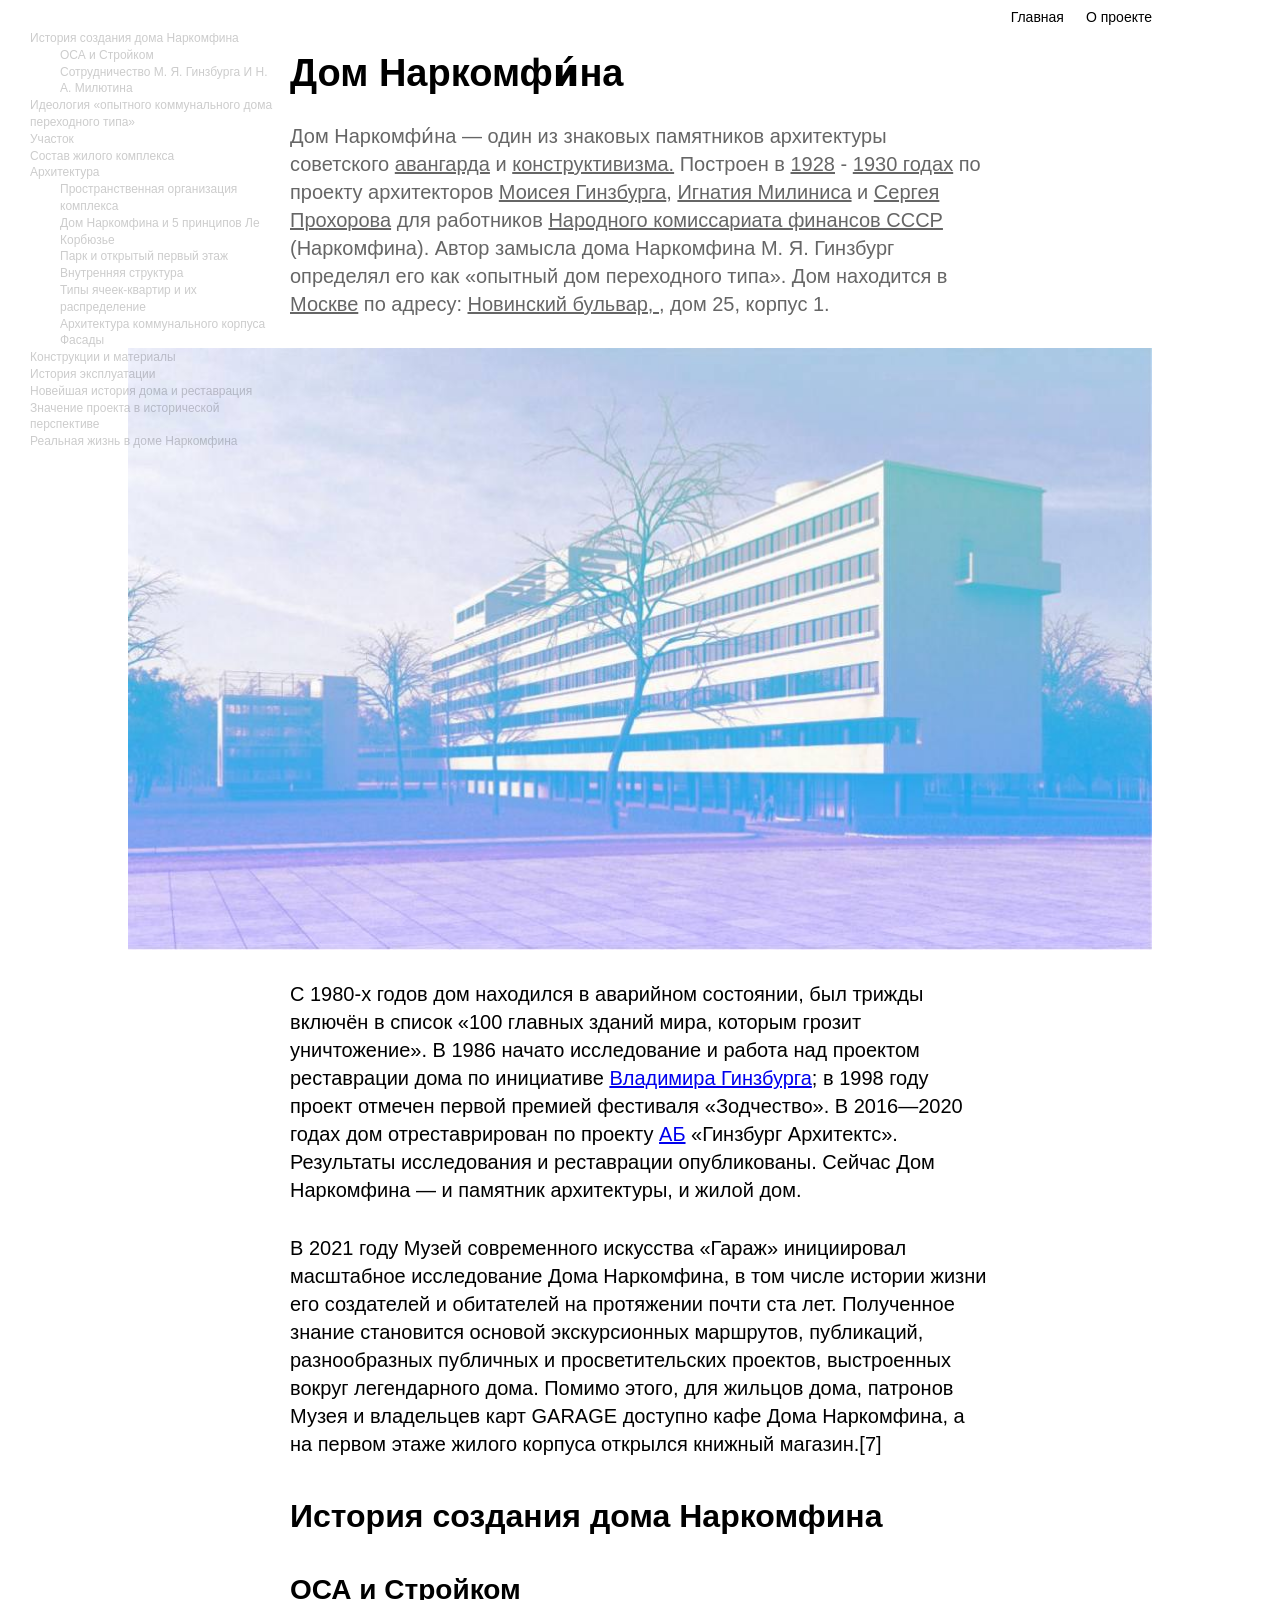
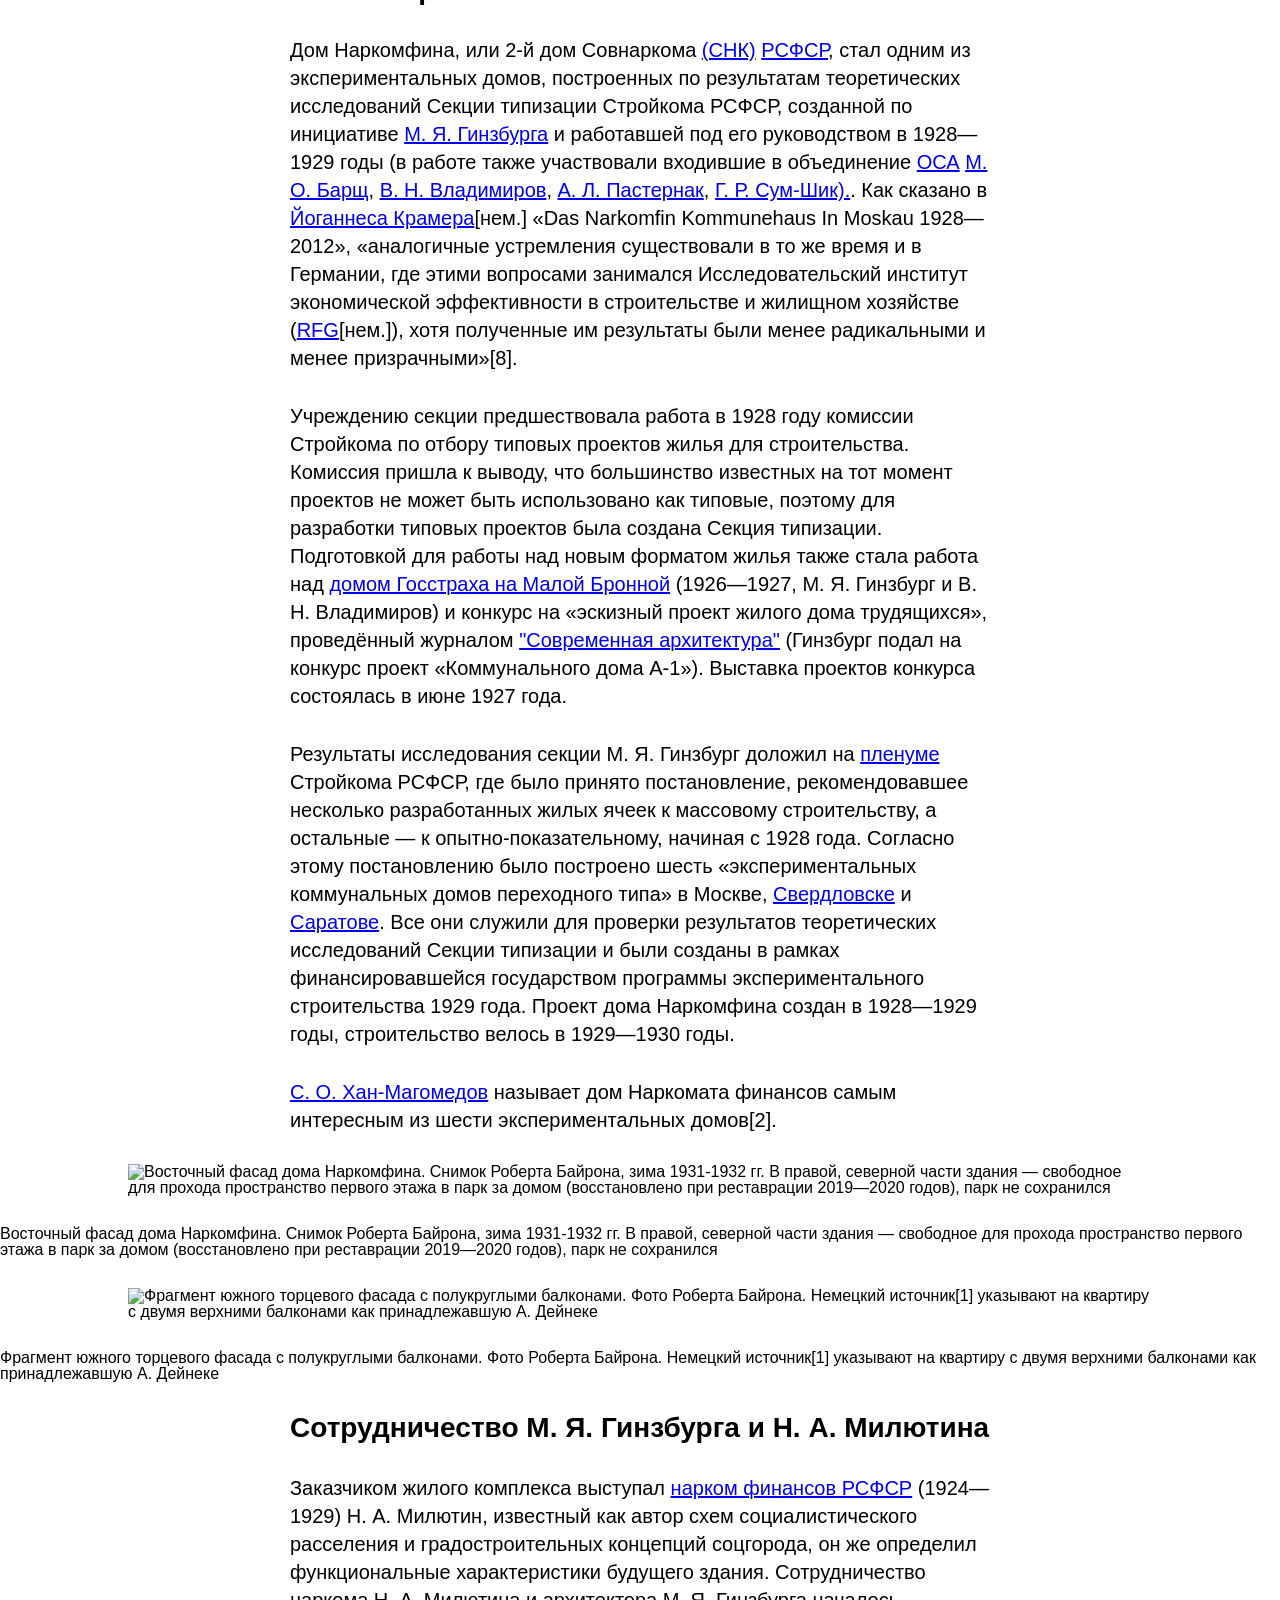
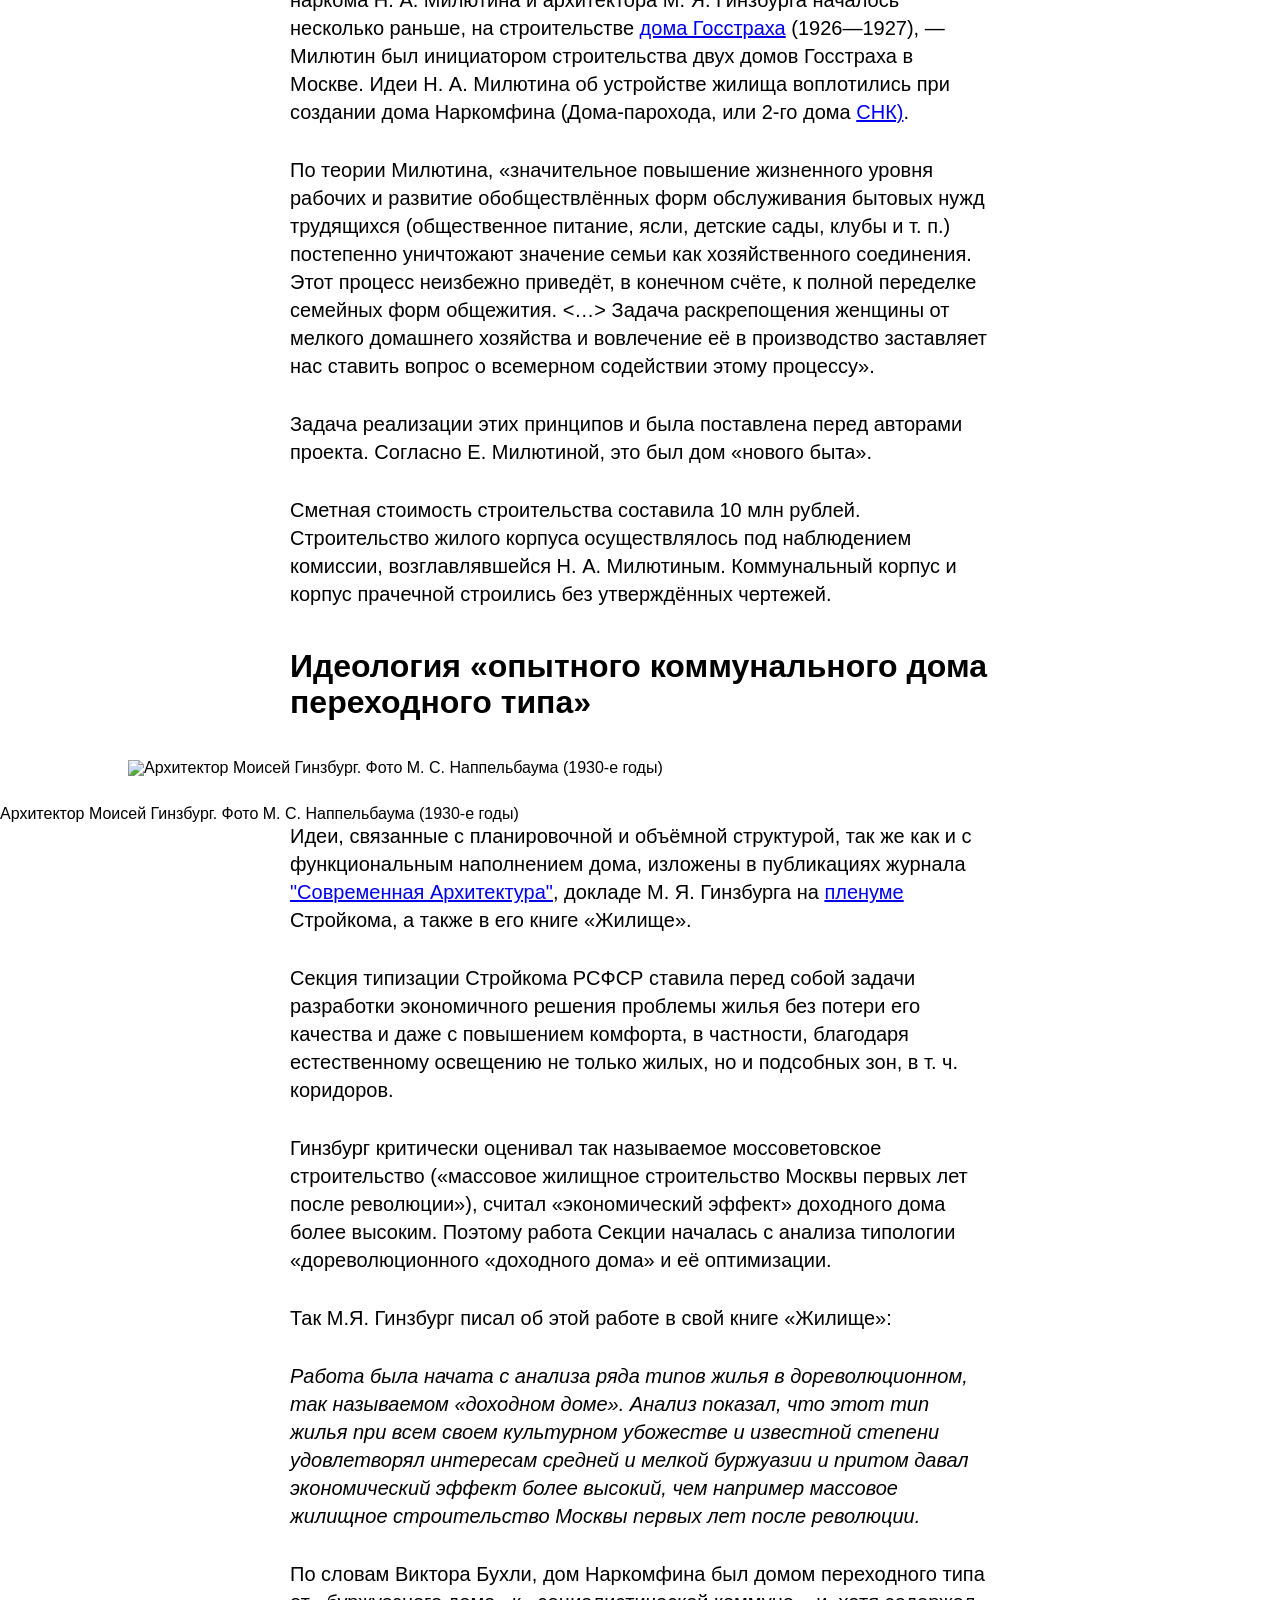
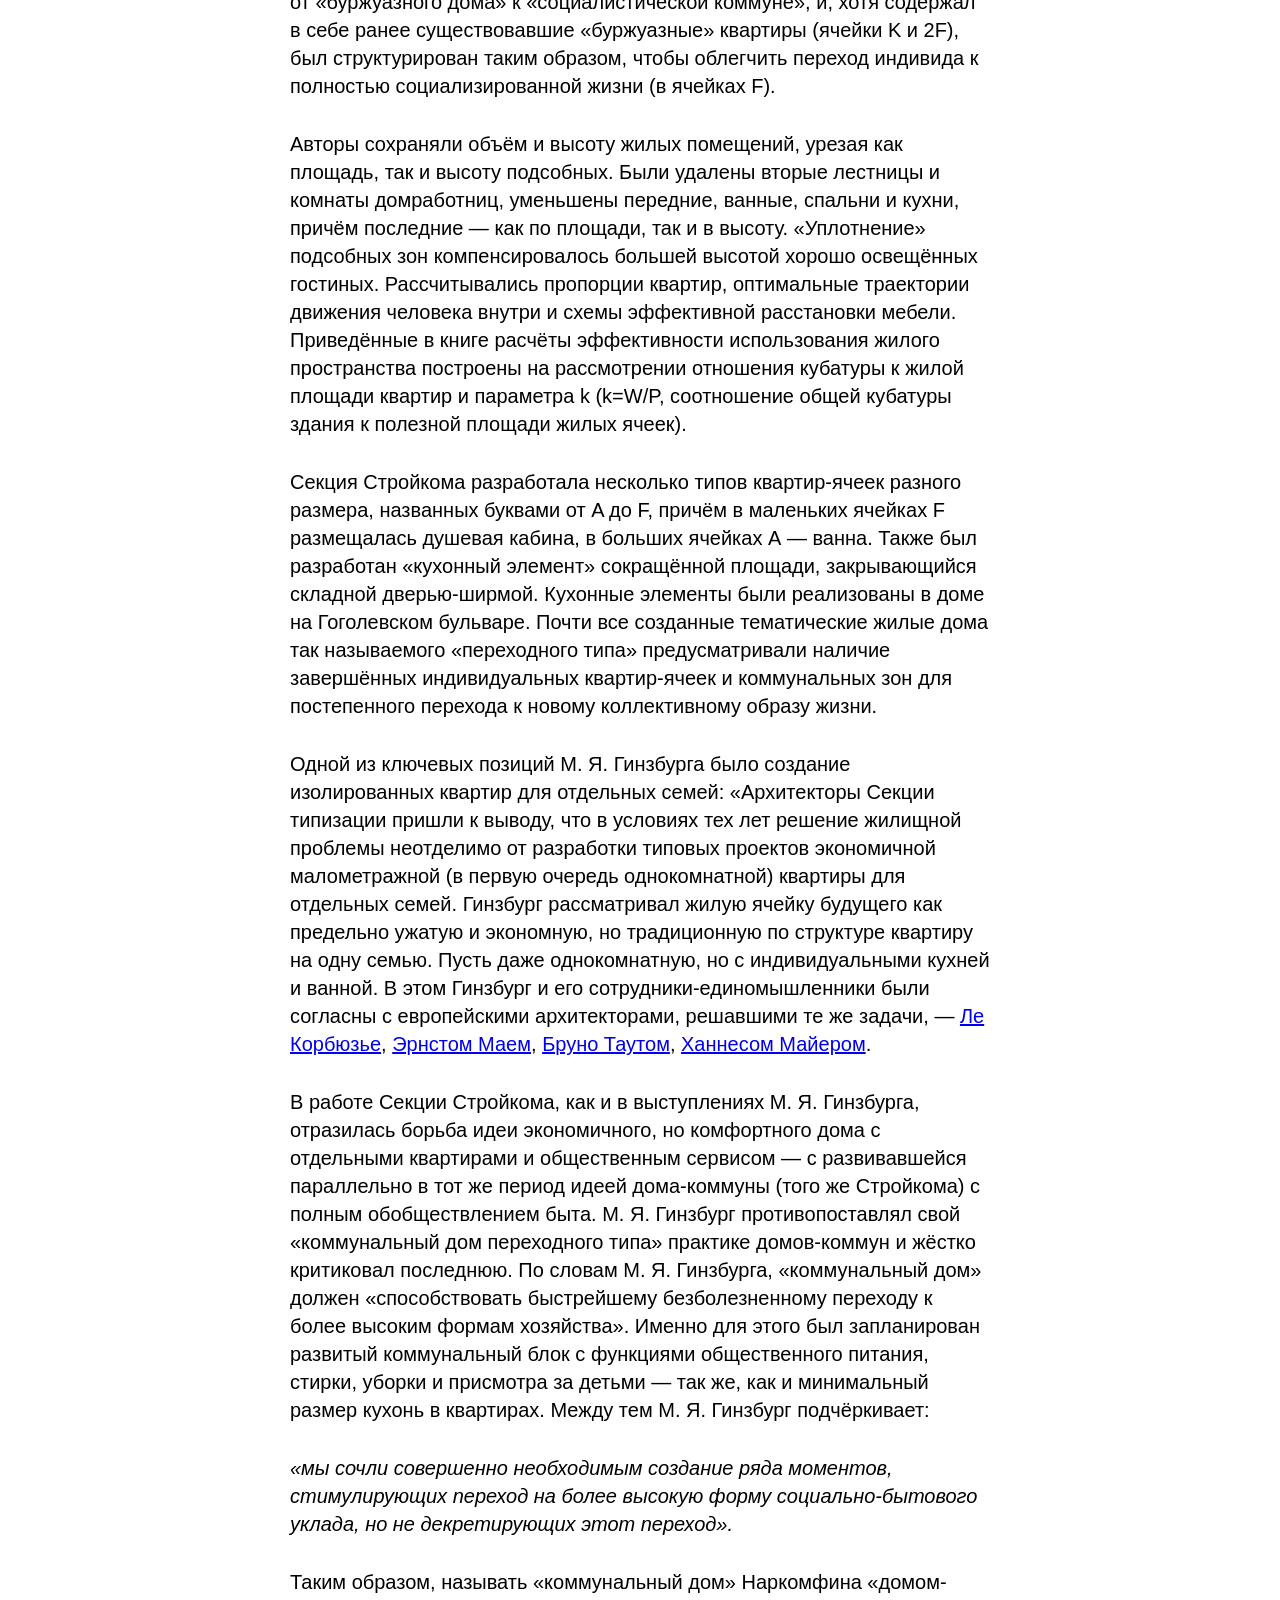
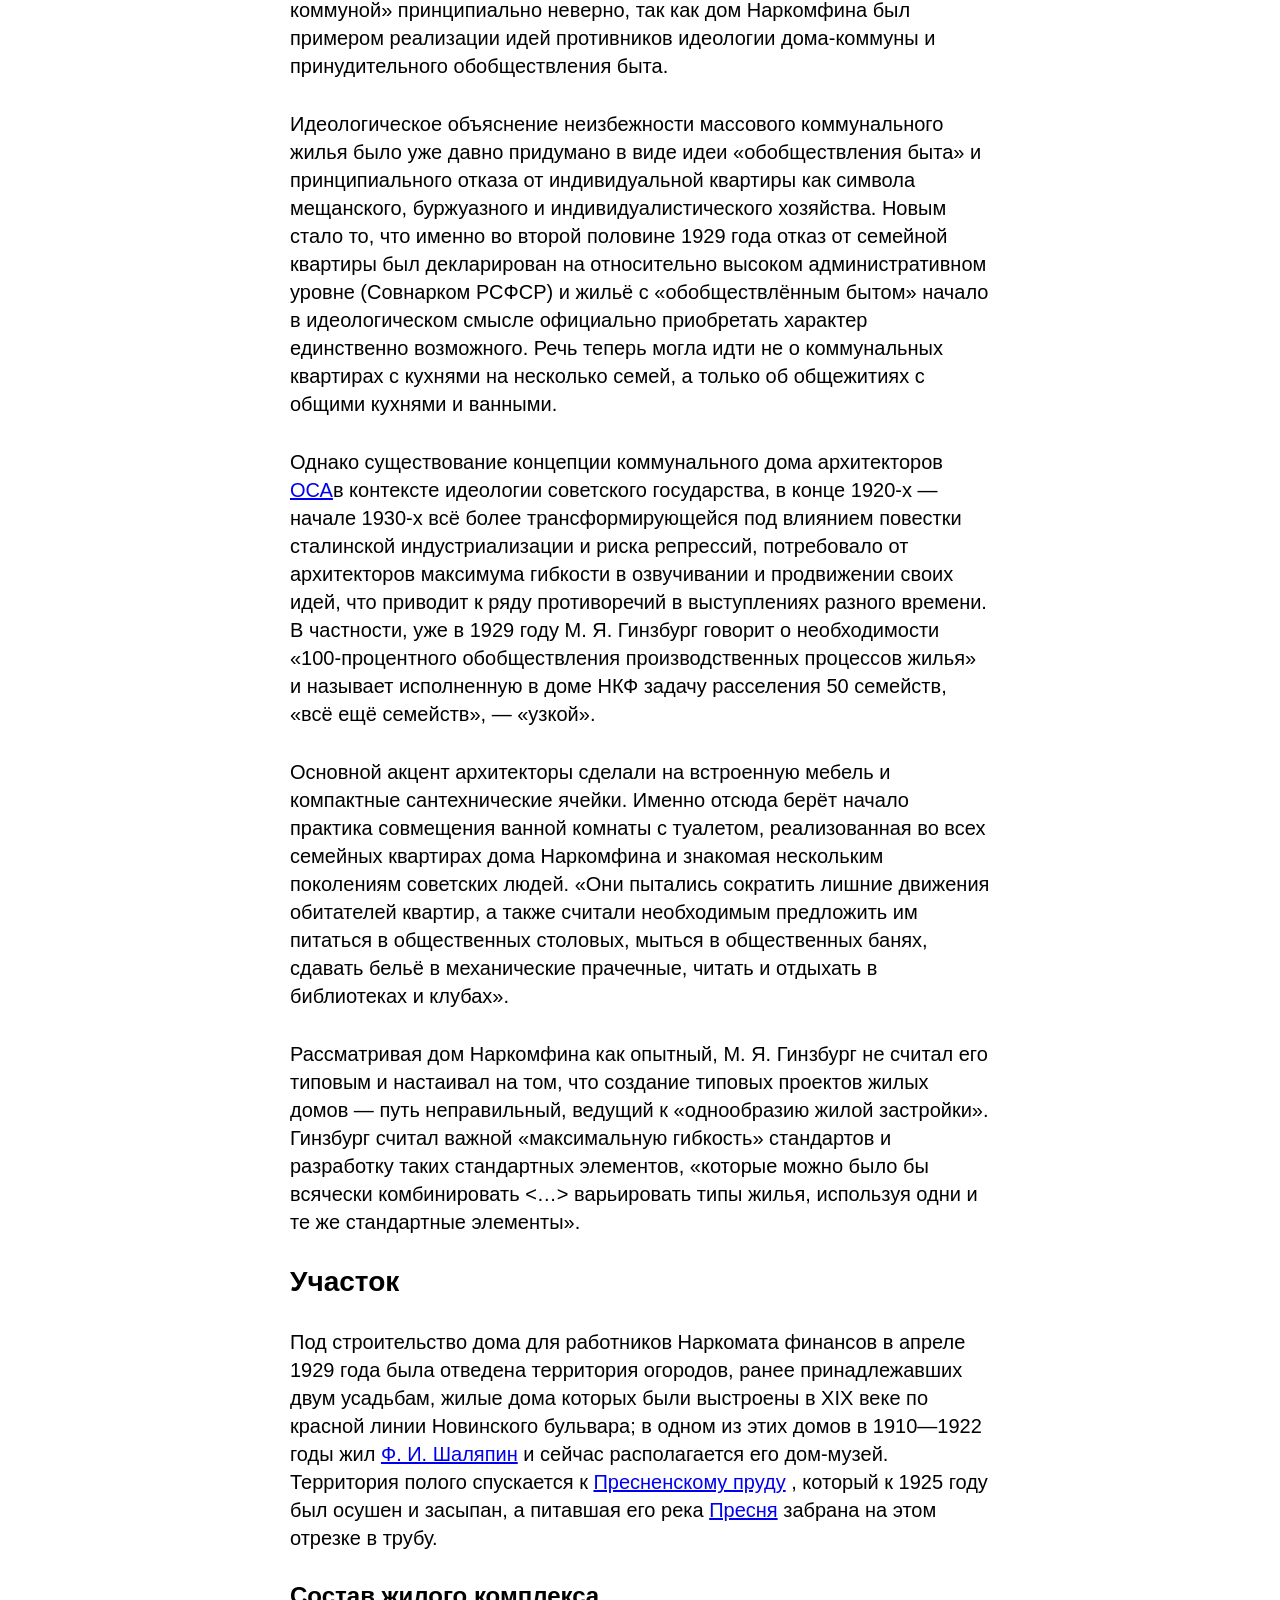
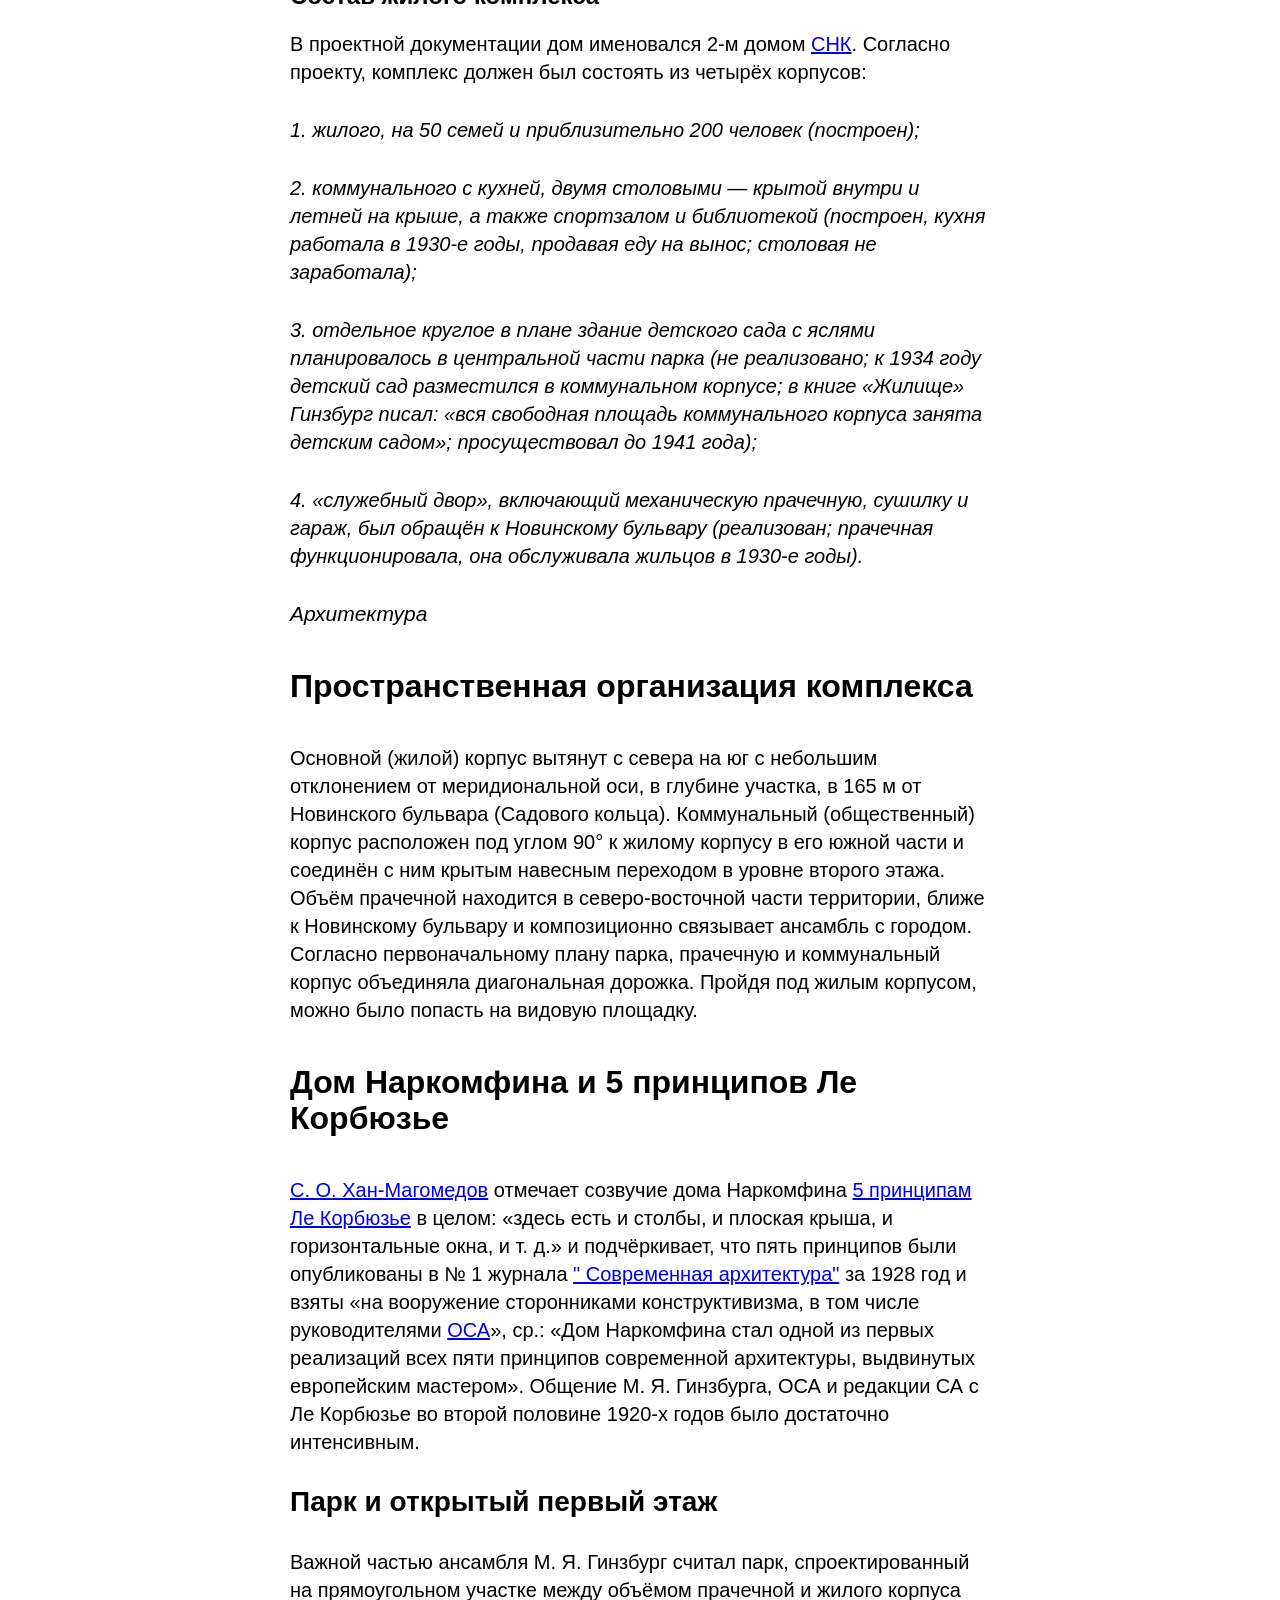
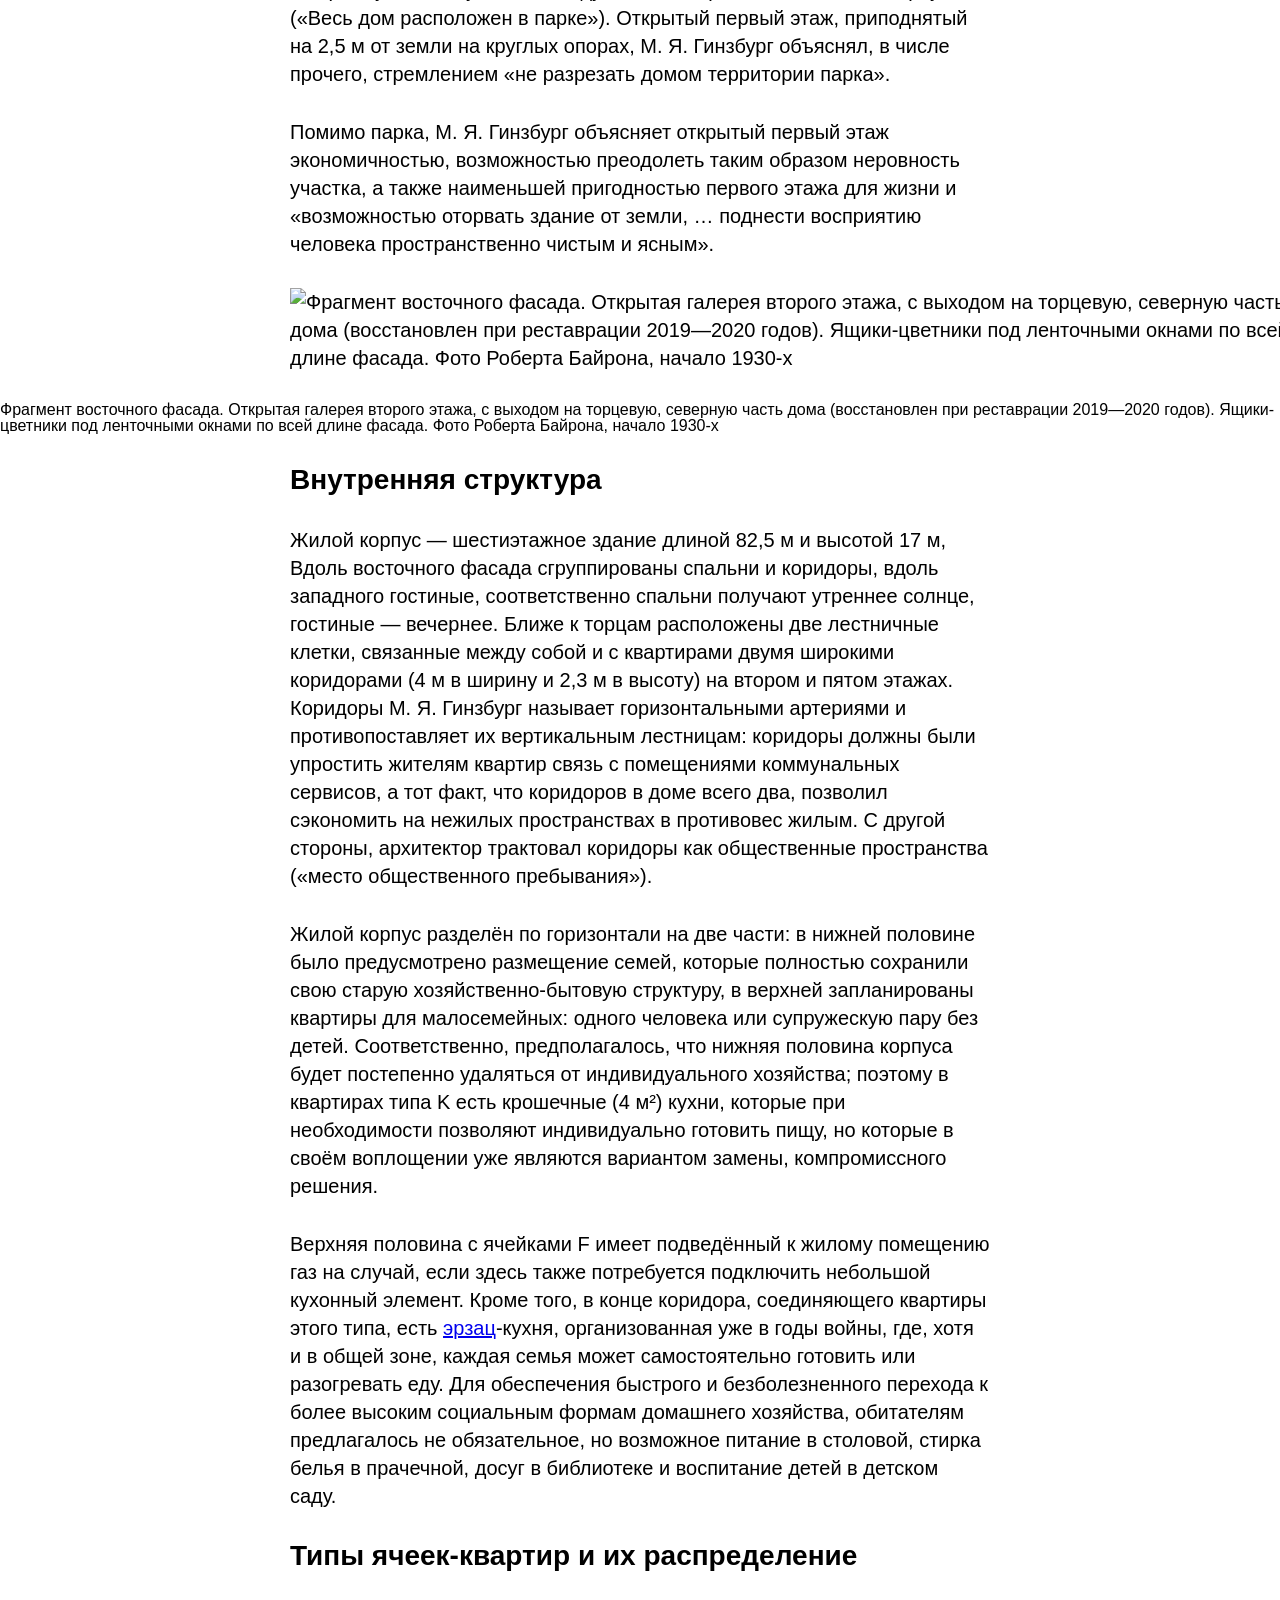
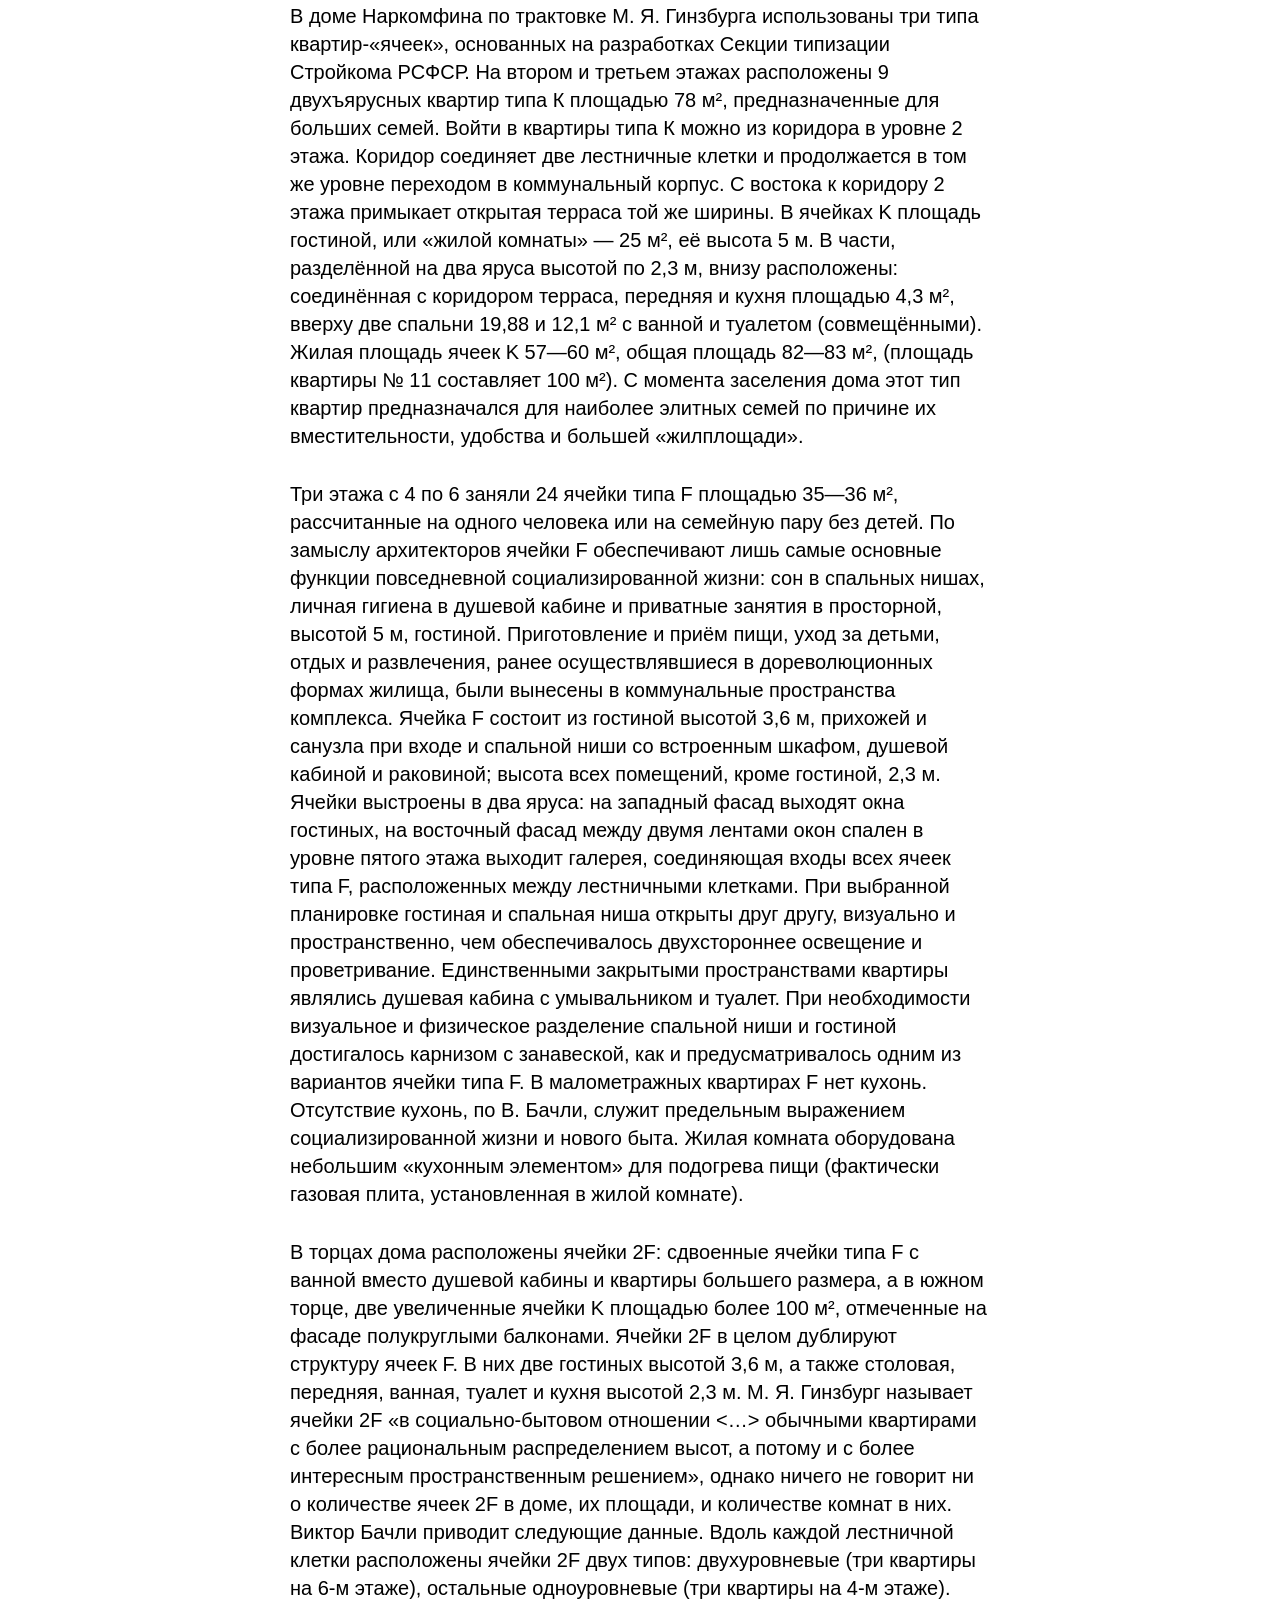
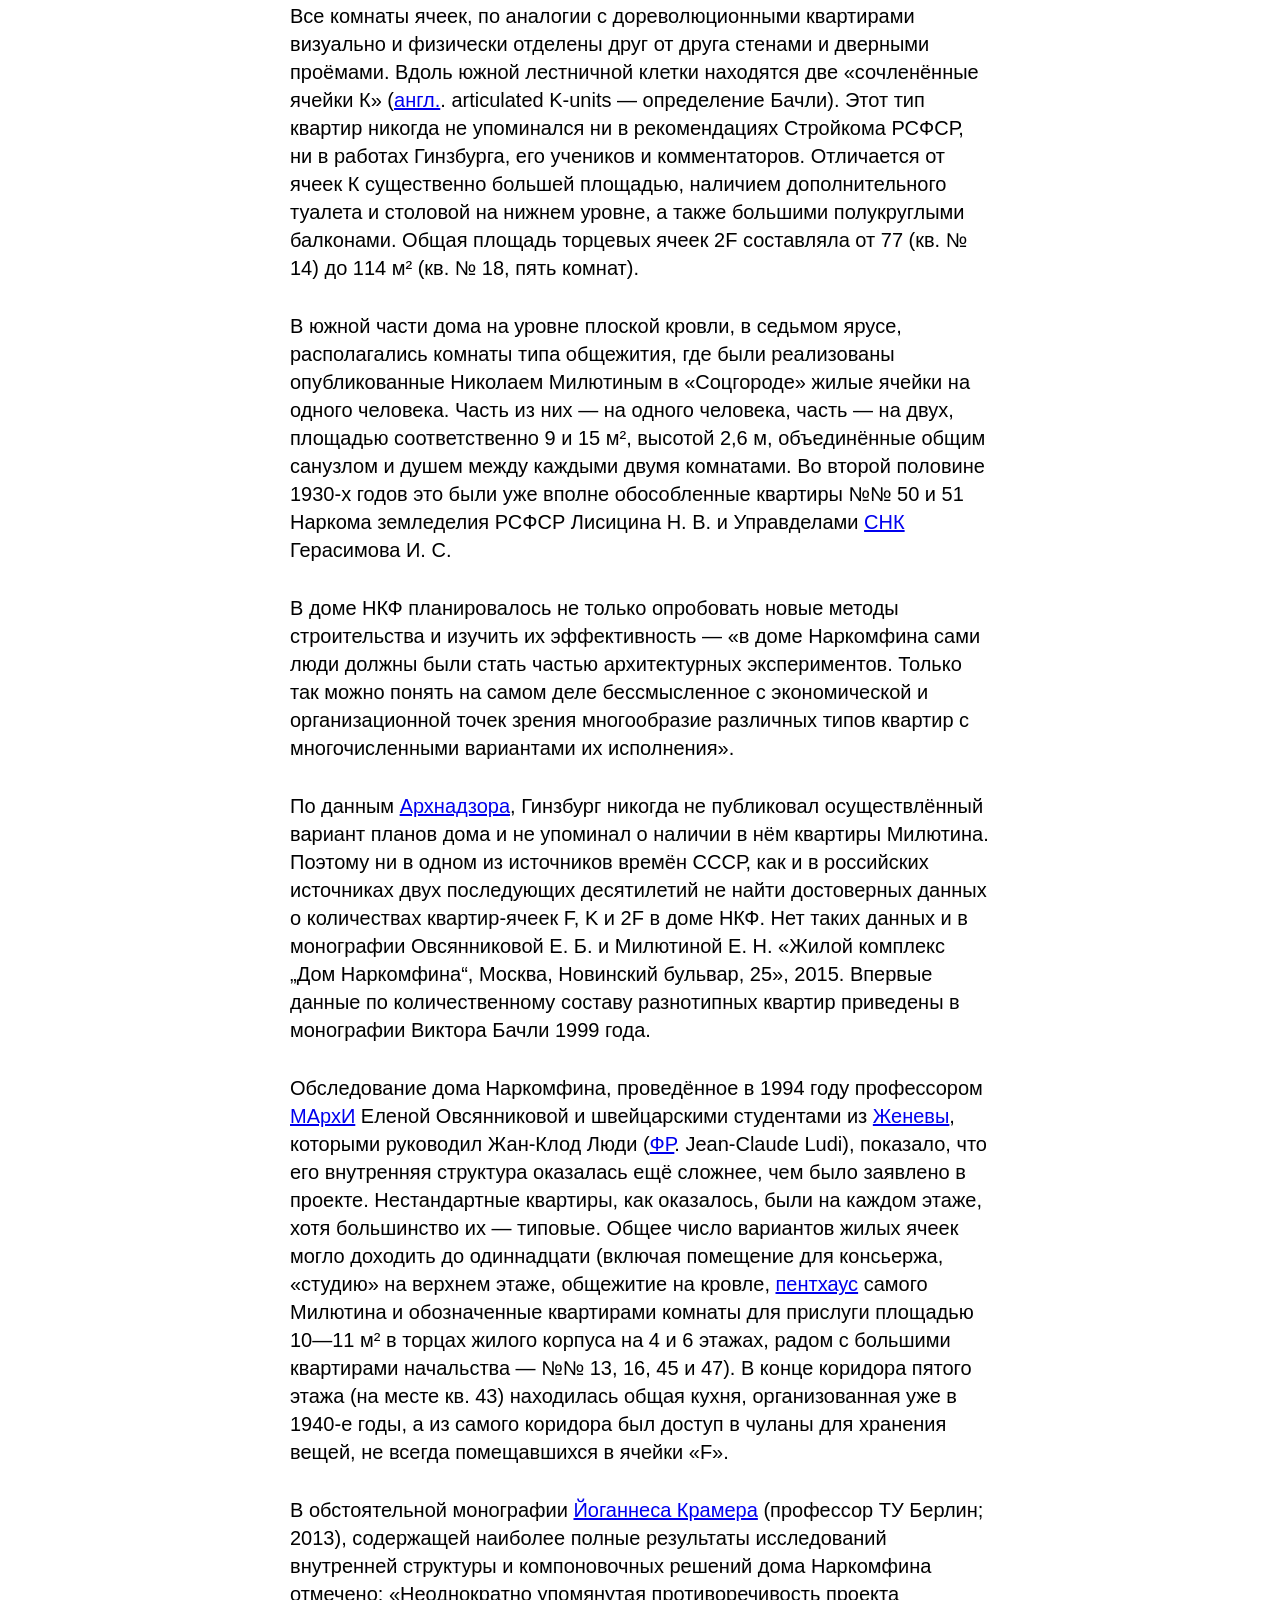
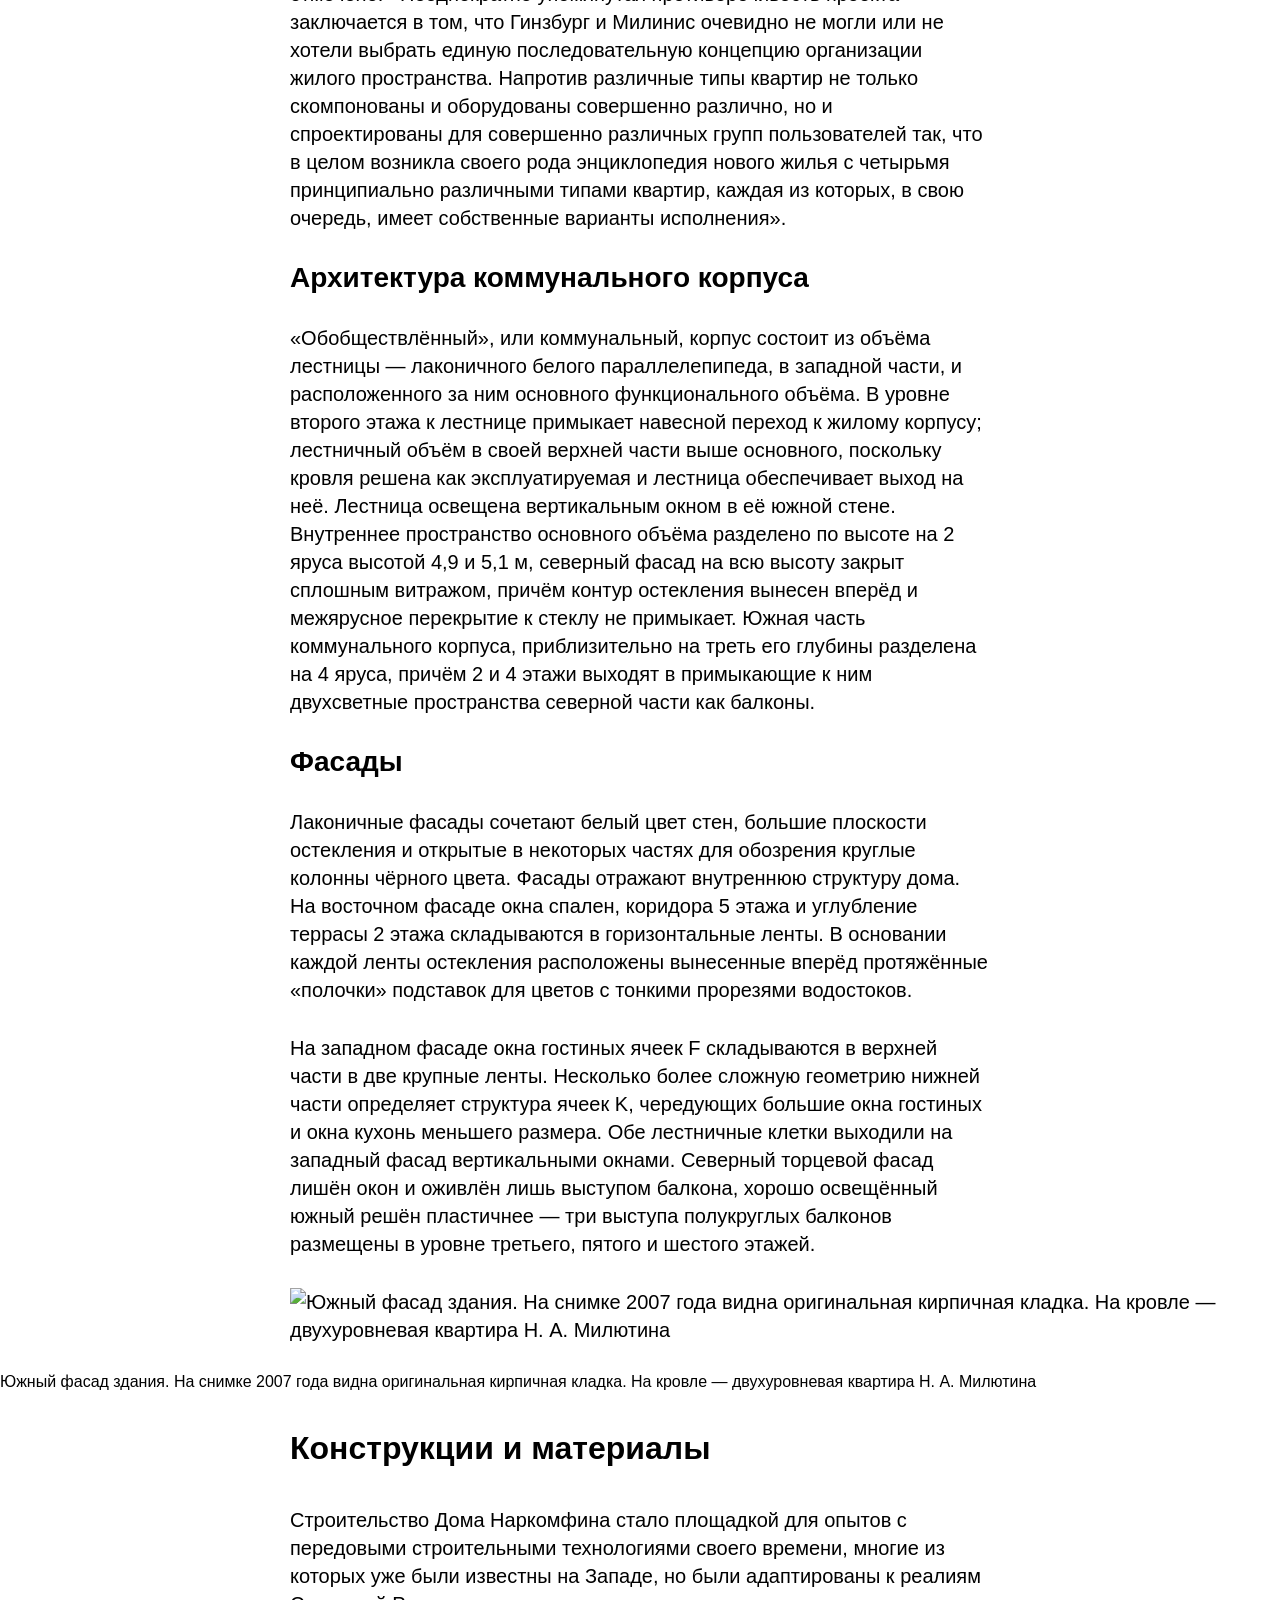
==== commit 1a37e0e5: "верстка и стилизация 4-ой секции about.html" ====
--- a/index.html
+++ b/index.html
@@ -13,20 +13,14 @@
     </nav>
     <nav class="sidebar">
       <ul>
-        <li><a href="#1">История создания дома Наркомфина</a></li>
-        <ul>
-          <li></li>
-          <li></li>
-        </ul>
-        <li>
-          <a href="#2"
-            >Идеология «опытного коммунального дома переходного типа»</a
-          >
-        </li>
+        <li><a href="#1">История создания дома Наркомфина</a><ul>
+          <li><a href="#1_1">ОСА и Стройком</a></li>
+          <li><a href="#1_2">Сотрудничество М. Я. Гинзбурга И Н. А. Милютина<a></li>
+        </ul><li>
+          <li><a href="#2">Идеология «опытного коммунального дома переходного типа»</a></li>
         <li><a href="#3">Участок</a></li>
         <li><a href="#4">Состав жилого комплекса</a></li>
-        <li><a href="#5">Архитектура</a></li>
-        <ul>
+        <li><a href="#5">Архитектура</a><ul>
           <li><a href="#5_1">Пространственная организация комплекса</a></li>
           <li><a href="#5_2">Дом Наркомфина и 5 принципов Ле Корбюзье</a></li>
           <li><a href="#5_3">Парк и открытый первый этаж</a></li>
@@ -34,8 +28,7 @@
           <li><a href="#5_5">Типы ячеек-квартир и их распределение</a></li>
           <li><a href="#5_6">Архитектура коммунального корпуса</a></li>
           <li><a href="#5_7">Фасады</a></li>
-          <li></li>
-        </ul>
+        </ul></li>
         <li><a href="#6_1">Конструкции и материалы</a></li>
 
         <li><a href="#7">История эксплуатации</a></li>
@@ -508,7 +501,7 @@
         Роберта Байрона, начало 1930-х
       </figcaption>
     </p>
-    <h3>Внутренняя структура</h3>
+    <h3 id="5_4">Внутренняя структура</h3>
     <p>
       Жилой корпус — шестиэтажное здание длиной 82,5 м и высотой 17 м, Вдоль
       восточного фасада сгруппированы спальни и коридоры, вдоль западного
@@ -685,7 +678,7 @@
       принципиально различными типами квартир, каждая из которых, в свою
       очередь, имеет собственные варианты исполнения».
     </p>
-    <h3>Архитектура коммунального корпуса</h3>
+    <h3 id="5_6">Архитектура коммунального корпуса</h3>
     <p>
       «Обобществлённый», или коммунальный, корпус состоит из объёма лестницы —
       лаконичного белого параллелепипеда, в западной части, и расположенного за
@@ -701,7 +694,7 @@
       этажи выходят в примыкающие к ним двухсветные пространства северной части
       как балконы.
     </p>
-    <h3>Фасады</h3>
+    <h3 id="5_7">Фасады</h3>
     <p>
       Лаконичные фасады сочетают белый цвет стен, большие плоскости остекления и
       открытые в некоторых частях для обозрения круглые колонны чёрного цвета.
